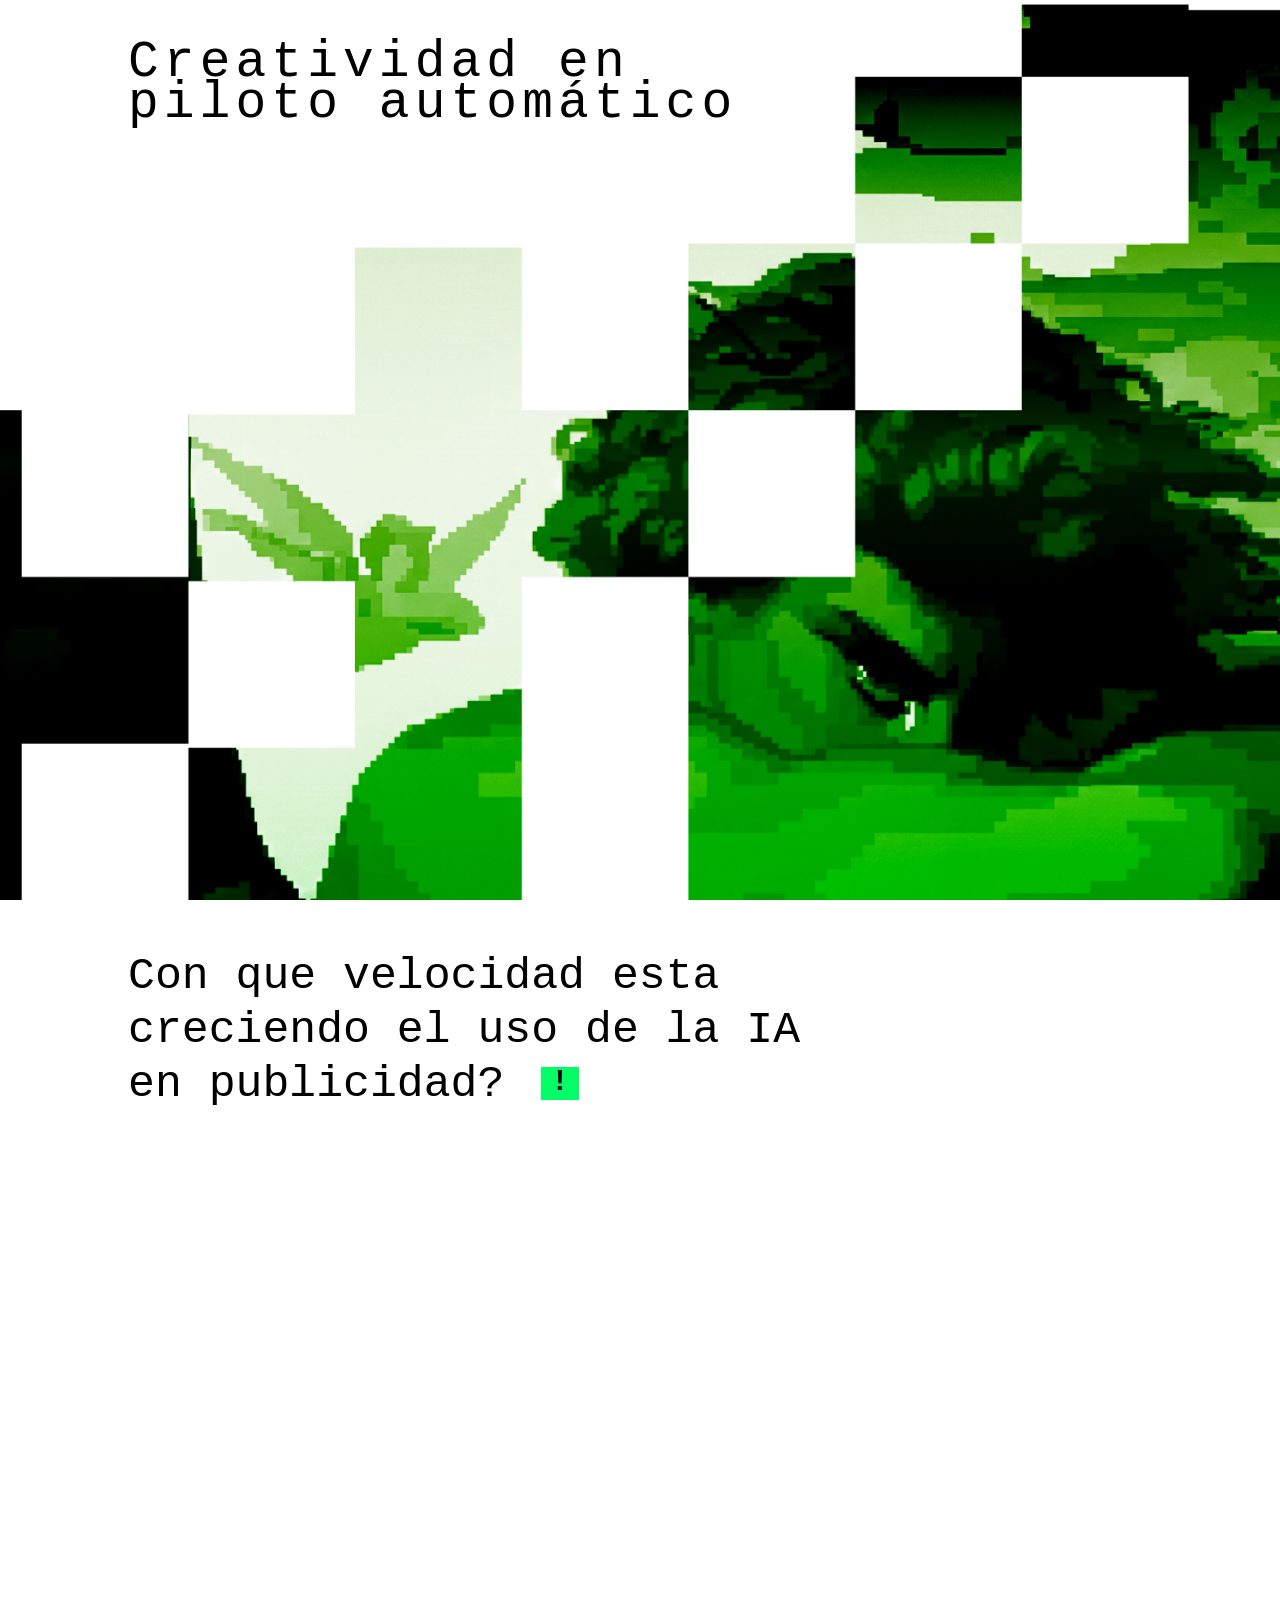
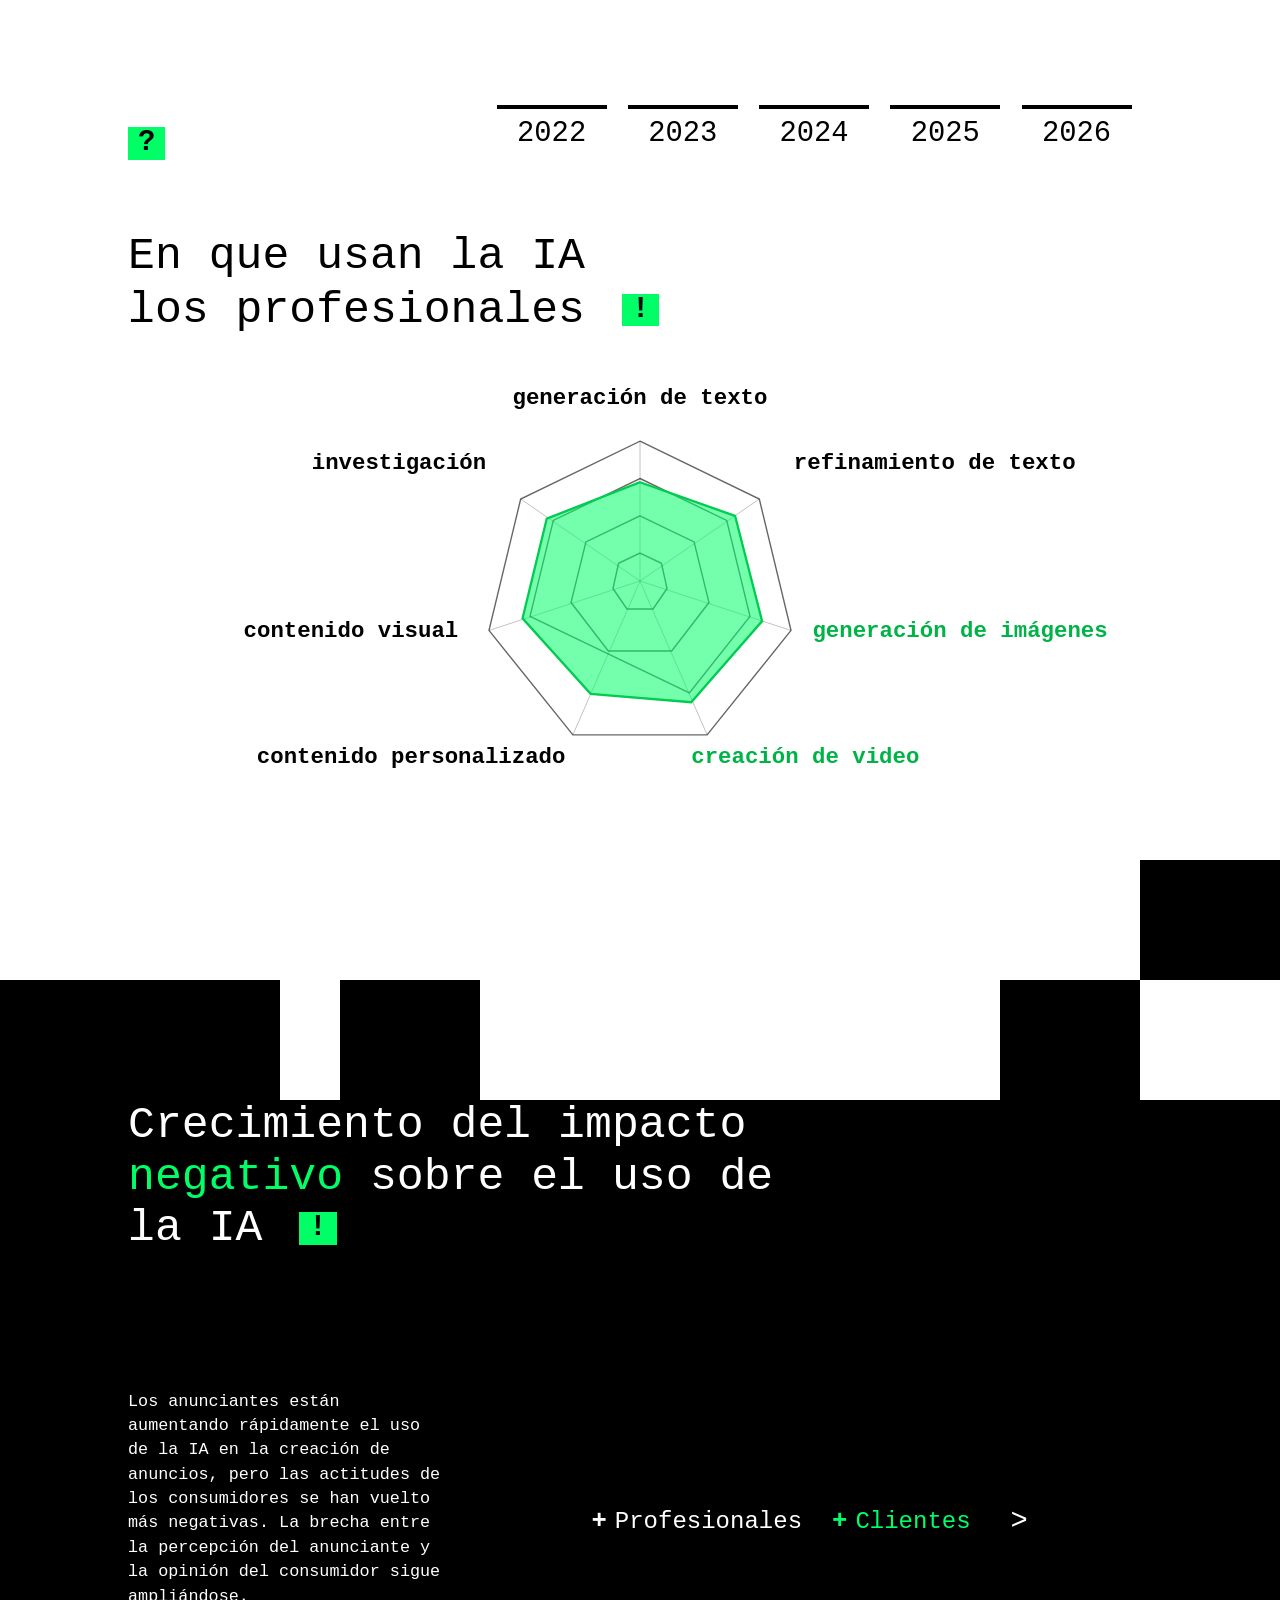
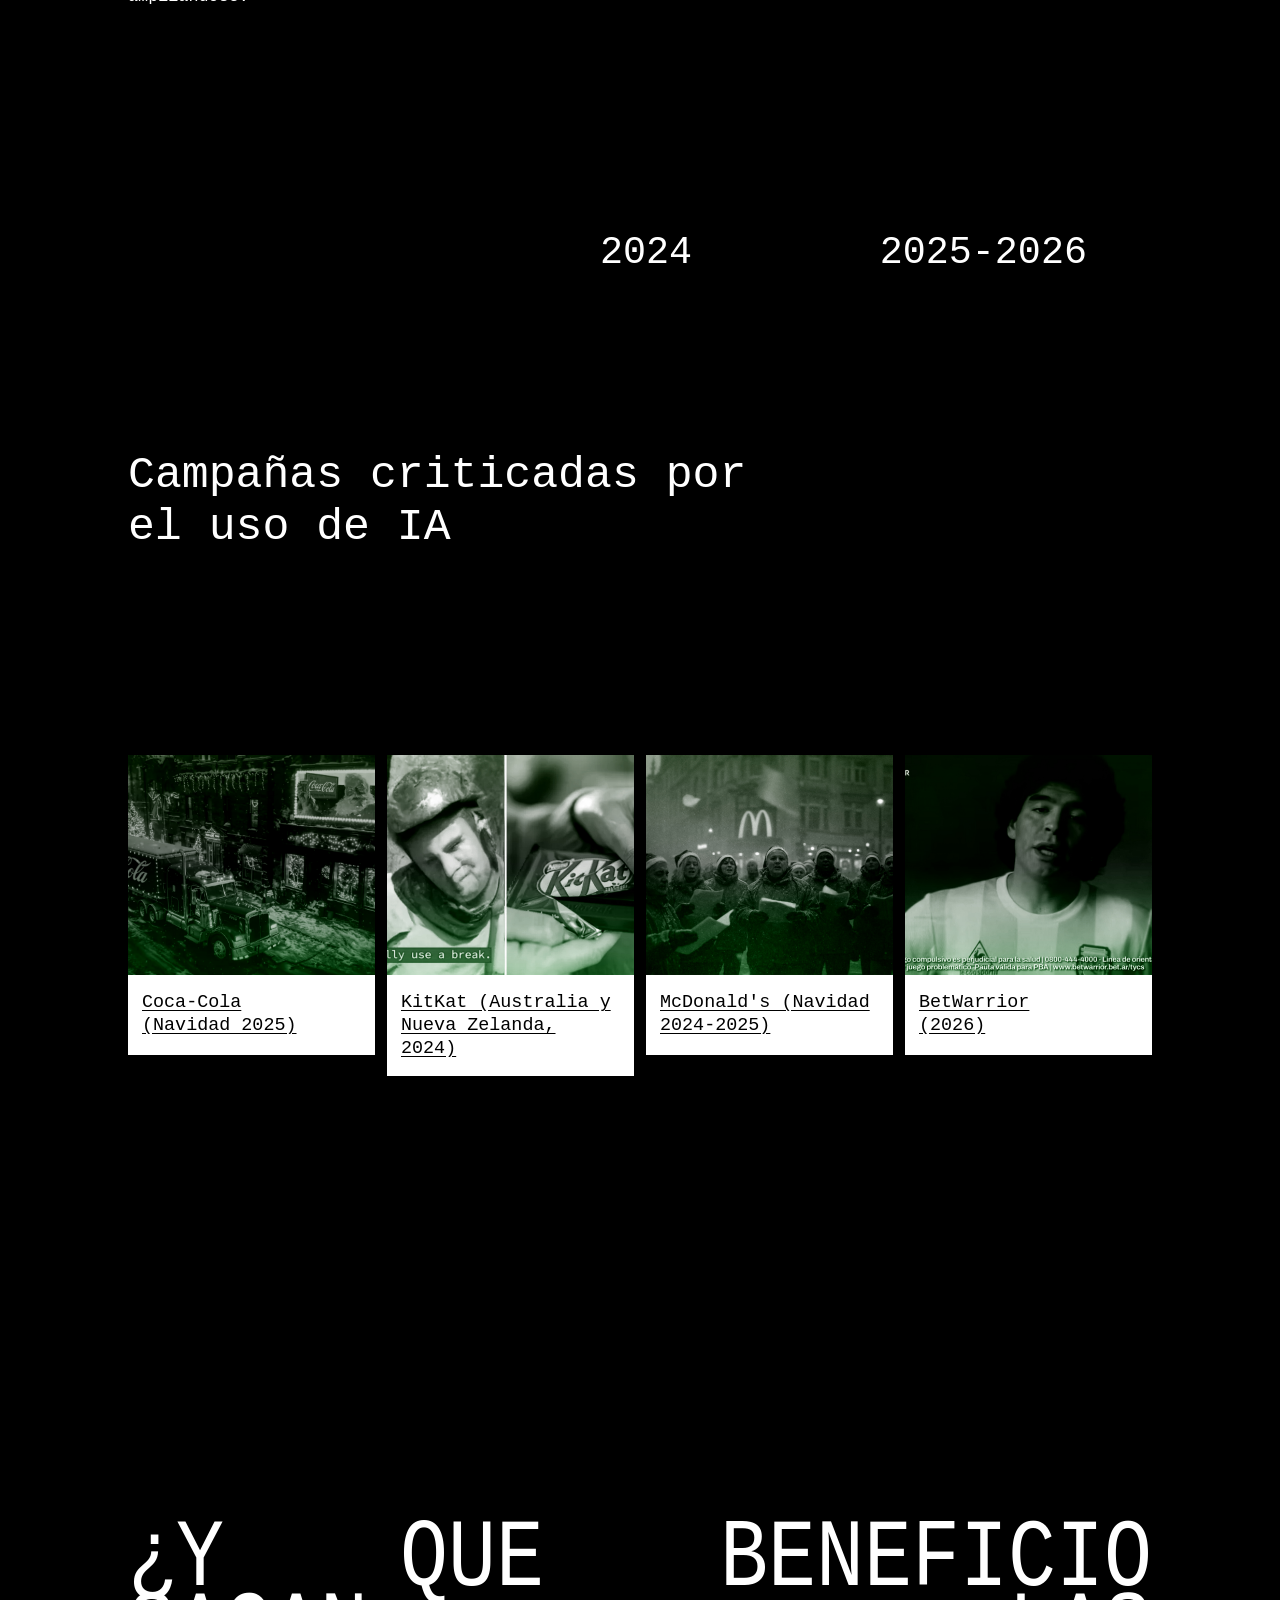
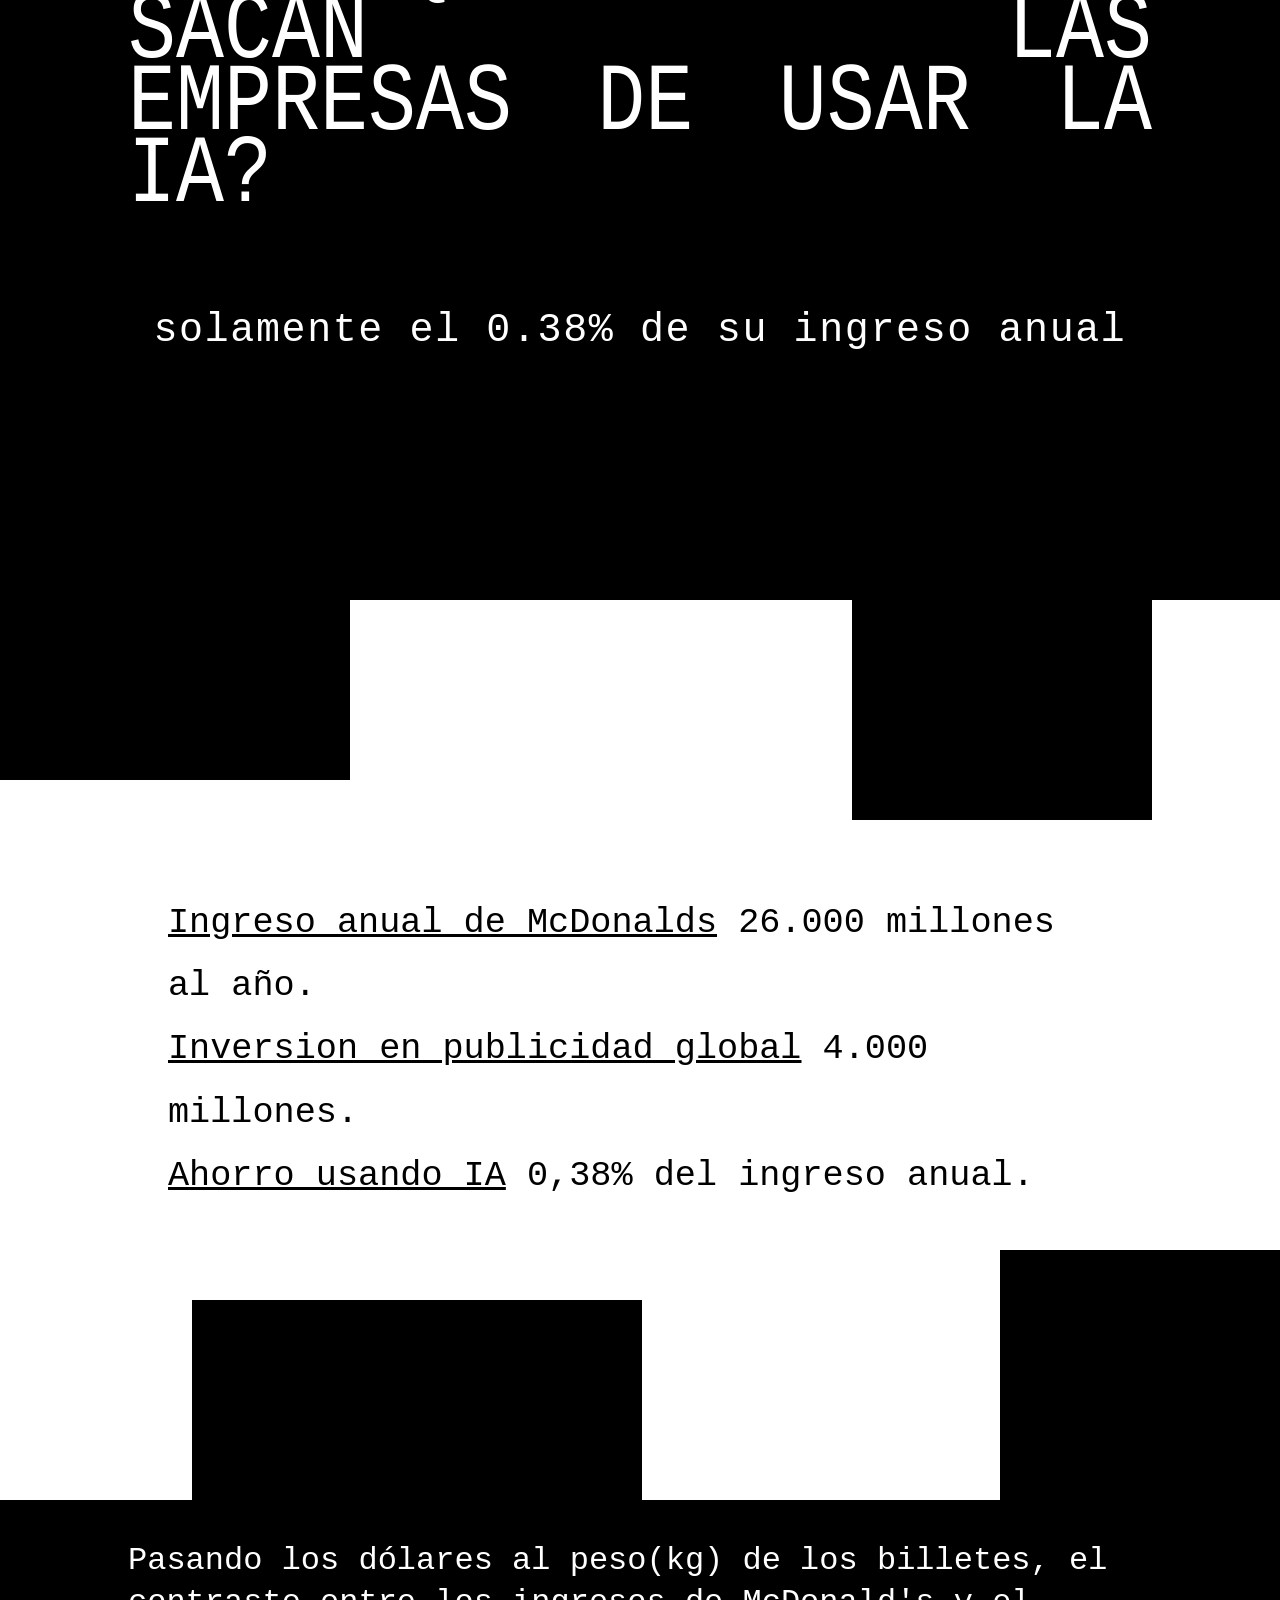
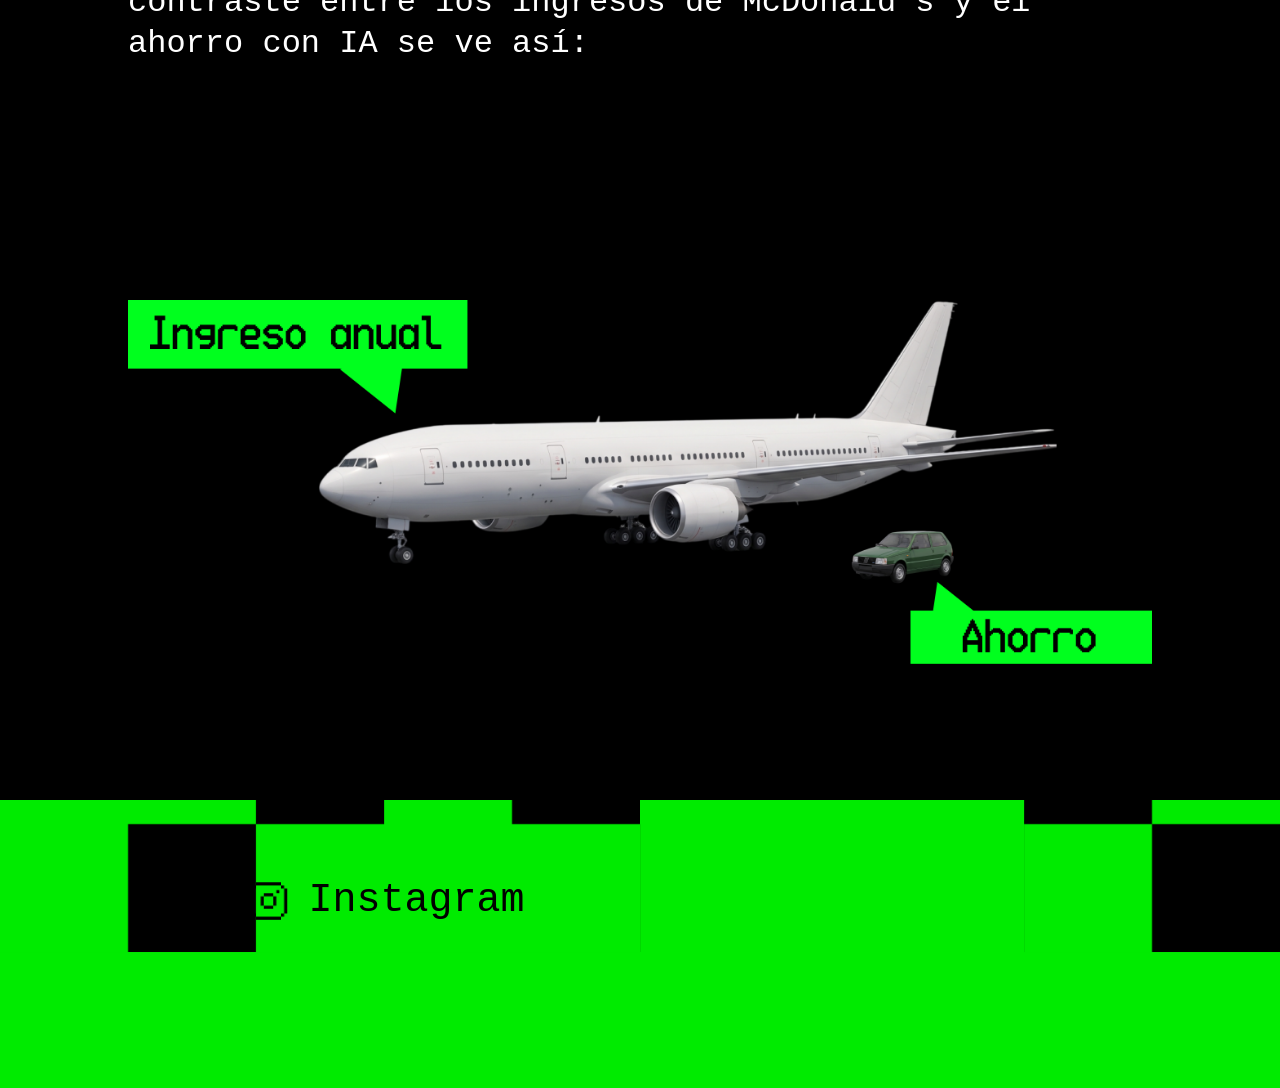
==== index.html @ a9c17b18 "Rename taller.html to index.html" ====
<!DOCTYPE html>
<html lang="es">
<head>
  <meta charset="UTF-8">
  <meta name="viewport" content="width=device-width, initial-scale=1.0">
  <title>Infografía Interactiva</title>
  <link rel="stylesheet" href="taller.css">
</head>
<body>

  <!-- Sección Hero / Portada -->
  <header class="hero-section grid-container full-screen-section">
    <div class="hero-title-container">
      <h1 class="hero-title">Creatividad en<br>piloto automático</h1>
    </div>

    <div class="hero-image-wrapper">
      <img src="media/portada.jpg" alt="Portada pixel art" class="hero-img">
    </div>
  </header>

  <!-- Sección 1: Gráfico de Barras Interactivo (Fondo Blanco) -->
  <section class="chart-section grid-container full-screen-section theme-light">
    <div class="chart-text source-toggle-block">
      <!-- Título Inicial -->
      <h2 class="section-title initial-title">
        Con que velocidad esta<br> creciendo el uso de la IA<br> en publicidad? 
        <button class="green-icon info-btn" aria-label="Ver fuente">!</button>
      </h2>

      <!-- Título Alternativo (Oculto inicialmente) -->
      <h2 class="section-title alt-title hidden">
        A pesar de que el uso de la IA en publicidad<br>crece de forma exponencial, su impacto directo<br>muestra una leve desaceleración
      </h2>

      <!-- Contenedor de Fuente -->
      <div class="source-display-container hidden">
        <a href="https://www.emarketer.com/content/almost-majority-of-marketers-use-ai-create-images-videos" target="_blank" rel="noopener noreferrer" class="source-link">FUENTE</a>
        <button class="green-icon close-btn" aria-label="Cerrar fuente">X</button>
      </div>

      <!-- Botón de Interrogación / Cierre (Abajo a la izquierda) -->
      <button class="green-icon question-toggle-btn" aria-label="Ver detalles">?</button>

      <!-- Cartel flotante negro (Innovación / Tiempo ahorrado) -->
      <div class="section1-legend-box hidden">
        <div class="legend-item lila"><span class="plus-icon">+</span> Innovación</div>
        <div class="legend-item green"><span class="plus-icon">+</span> Tiempo ahorrado</div>
      </div>
    </div>

    <!-- Contenedor Principal de Barras -->
    <div class="chart-bars-container">
      
      <!-- GRUPO 1: Barras Originales (2022 - 2026) -->
      <div class="bars-group-default">
        <div class="bar-item pulse-white" id="bar-1">
          <span class="bar-value">23%</span>
          <div class="bar-box" style="--height: 26%;"></div>
          <div class="bar-line" role="button" tabindex="0" aria-label="Mostrar barra 2022"></div>
          <span class="bar-year">2022</span>
        </div>
        <div class="bar-item pulse-white" id="bar-2">
          <span class="bar-value">42%</span>
          <div class="bar-box" style="--height: 48%;"></div>
          <div class="bar-line" role="button" tabindex="0" aria-label="Mostrar barra 2023"></div>
          <span class="bar-year">2023</span>
        </div>
        <div class="bar-item pulse-white" id="bar-3">
          <span class="bar-value">51%</span>
          <div class="bar-box" style="--height: 58%;"></div>
          <div class="bar-line" role="button" tabindex="0" aria-label="Mostrar barra 2024"></div>
          <span class="bar-year">2024</span>
        </div>
        <div class="bar-item pulse-white" id="bar-4">
          <span class="bar-value">76%</span>
          <div class="bar-box" style="--height: 82%;"></div>
          <div class="bar-line" role="button" tabindex="0" aria-label="Mostrar barra 2025"></div>
          <span class="bar-year">2025</span>
        </div>
        <div class="bar-item pulse-white" id="bar-5">
          <span class="bar-value">87%</span>
          <div class="bar-box" style="--height: 100%;"></div>
          <div class="bar-line" role="button" tabindex="0" aria-label="Mostrar barra 2026"></div>
          <span class="bar-year">2026</span>
        </div>
      </div>

      <!-- GRUPO 2: Barras Alternativas (Una raya completa por bloque) -->
      <div class="bars-group-alt hidden">
        <div class="impact-bars-group">
          
          <!-- Bloque Período 1: 2022 - 2023 - 2024 -->
          <div class="unified-block pulse-black-block" id="alt-block-1" role="button" tabindex="0" aria-label="Mostrar barras período 2022 - 2023 - 2024">
            <div class="impact-columns">
              <div class="impact-col lila-col sub-bar-item">
                <span class="bar-value">64%</span>
                <div class="bar-box box-h-64"></div>
              </div>
              <div class="impact-col green-col sub-bar-item">
                <span class="bar-value">60%</span>
                <div class="bar-box box-h-60"></div>
              </div>
            </div>
            <div class="unified-bottom-area">
              <div class="bar-line-full"></div>
              <span class="impact-year">2022 - 2023 - 2024</span>
            </div>
          </div>

          <!-- Bloque Período 2: 2025 - 2026 -->
          <div class="unified-block pulse-black-block" id="alt-block-2" role="button" tabindex="0" aria-label="Mostrar barras período 2025 - 2026">
            <div class="impact-columns">
              <div class="impact-col lila-col sub-bar-item">
                <span class="bar-value">61%</span>
                <div class="bar-box box-h-61"></div>
              </div>
              <div class="impact-col green-col sub-bar-item">
                <span class="bar-value">54%</span>
                <div class="bar-box box-h-54"></div>
              </div>
            </div>
            <div class="unified-bottom-area">
              <div class="bar-line-full"></div>
              <span class="impact-year">2025 - 2026</span>
            </div>
          </div>

        </div>
      </div>

    </div>
  </section>

  <!-- Sección 2: Radar Interactiva (Fondo Blanco) -->
  <section class="radar-section grid-container full-screen-section theme-light">
    <div class="radar-text source-toggle-block">
      <h2 id="radar-title" class="section-title">
        En que usan la IA<br>los profesionales 
        <button class="green-icon info-btn" aria-label="Ver fuente">!</button>
      </h2>
      <div class="source-display-container hidden">
        <a href="https://www.emarketer.com/content/almost-majority-of-marketers-use-ai-create-images-videos" target="_blank" rel="noopener noreferrer" class="source-link">FUENTE</a>
        <button class="green-icon close-btn" aria-label="Cerrar fuente">X</button>
      </div>
    </div>

    <div class="radar-chart-container" id="radar-hover-zone">
      <svg viewBox="0 0 760 560" class="radar-svg">
        <polygon points="380,100 508,162 542,303 452,415 308,415 218,303 252,162" class="radar-grid-line" />
        <polygon points="380,140 473,185 498,288 433,370 262,288 287,185" class="radar-grid-line" />
        <polygon points="380,180 438,208 454,273 414,325 346,325 306,273 322,208" class="radar-grid-line" />
        <polygon points="380,220 403,231 409,258 394,280 366,280 351,258 357,231" class="radar-grid-line" />

        <line x1="380" y1="250" x2="380" y2="100" class="radar-axis" />
        <line x1="380" y1="250" x2="508" y2="162" class="radar-axis" />
        <line x1="380" y1="250" x2="542" y2="303" class="radar-axis" />
        <line x1="380" y1="250" x2="452" y2="415" class="radar-axis" />
        <line x1="380" y1="250" x2="308" y2="415" class="radar-axis" />
        <line x1="380" y1="250" x2="218" y2="303" class="radar-axis" />
        <line x1="380" y1="250" x2="252" y2="162" class="radar-axis" />

        <polygon points="380,144 482,180 511,293 435,380 327,371 254,290 280,183" class="radar-data-area" />

        <text x="380" y="60" text-anchor="middle" class="radar-label">generación de texto</text>
        <text x="545" y="130" text-anchor="start" class="radar-label">refinamiento de texto</text>
        
        <g class="radar-label-group highlight-target">
          <rect class="label-bg-highlight" x="550" y="288" width="255" height="28" rx="4" ry="4" />
          <text x="565" y="310" text-anchor="start" class="radar-label is-green">generación de imágenes</text>
        </g>
        
        <g class="radar-label-group highlight-target">
          <rect class="label-bg-highlight" x="420" y="423" width="205" height="28" rx="4" ry="4" />
          <text x="435" y="445" text-anchor="start" class="radar-label is-green">creación de video</text>
        </g>

        <text x="300" y="445" text-anchor="end" class="radar-label">contenido personalizado</text>
        <text x="185" y="310" text-anchor="end" class="radar-label">contenido visual</text>
        <text x="215" y="130" text-anchor="end" class="radar-label">investigación</text>

        <g class="radar-badges">
          <rect x="355" y="128" width="50" height="26" class="badge-bg" />
          <text x="380" y="141" class="badge-text">52%</text>

          <rect x="457" y="166" width="50" height="26" class="badge-bg" />
          <text x="482" y="179" class="badge-text">51%</text>

          <g>
            <rect class="badge-bg" x="486" y="280" width="50" height="26" rx="4" ry="4" style="fill: #000000; stroke: #000000;" />
            <text x="511" y="293" class="badge-text is-green-text">49%</text>
          </g>

          <g>
            <rect class="badge-bg" x="410" y="367" width="50" height="26" rx="4" ry="4" style="fill: #000000; stroke: #000000;" />
            <text x="435" y="380" class="badge-text is-green-text">49%</text>
          </g>

          <rect x="302" y="358" width="50" height="26" class="badge-bg" />
          <text x="327" y="371" class="badge-text">46%</text>

          <rect x="229" y="277" width="50" height="26" class="badge-bg" />
          <text x="254" y="290" class="badge-text">45%</text>

          <rect x="255" y="170" width="50" height="26" class="badge-bg" />
          <text x="280" y="183" class="badge-text">44%</text>
        </g>
      </svg>
    </div>

    <div class="pixel-divider">
      <div class="sq sq-black sq-l1"></div>
      <div class="sq sq-black sq-l2"></div>
      <div class="sq sq-white sq-lw1"></div>
      <div class="sq sq-black sq-r1"></div>
      <div class="sq sq-black sq-r2"></div>
      <div class="sq sq-black sq-r3"></div>
      <div class="sq sq-white sq-rw1"></div>
      <div class="sq sq-white sq-rw2"></div>
    </div>
  </section>

  <!-- Sección 3: Crecimiento del impacto negativo (Fondo Negro) -->
  <section class="negative-impact-section grid-container full-screen-section theme-dark">
    <div class="impact-title-container source-toggle-block">
      <h2 class="section-title">
        Crecimiento del impacto<br><span class="text-green-highlight">negativo</span> sobre el uso de<br>la IA 
        <button class="green-icon info-btn" aria-label="Ver fuente">!</button>
      </h2>
      <div class="source-display-container hidden">
        <a href="https://www.iab.com/insights/the-ai-gap-widens/" target="_blank" rel="noopener noreferrer" class="source-link">FUENTE</a>
        <button class="green-icon close-btn" aria-label="Cerrar fuente">X</button>
      </div>
    </div>

    <div class="impact-description-container">
      <p class="impact-description">
        Los anunciantes están aumentando rápidamente el uso de la IA en la creación de anuncios, pero las actitudes de los consumidores se han vuelto más negativas. La brecha entre la percepción del anunciante y la opinión del consumidor sigue ampliándose.
      </p>
    </div>

    <div class="impact-chart-wrapper" id="impact-flip-container">
      <div class="flip-view view-default active">
        <div class="impact-legend">
          <span class="legend-item white"><span class="plus-icon">+</span> Profesionales</span>
          <span class="legend-item green"><span class="plus-icon">+</span> Clientes</span>
          <span class="arrow-toggle" id="toggle-flip-btn" role="button" tabindex="0">&gt;</span>
        </div>

        <div class="impact-bars-group">
          <!-- Bloque 2024 -->
          <div class="impact-year-block interactive-block">
            <div class="impact-columns">
              <div class="impact-col white-col bar-item">
                <span class="bar-value">7%</span>
                <div class="bar-box box-h-7"></div>
              </div>
              <div class="impact-col green-col bar-item">
                <span class="bar-value">18%</span>
                <div class="bar-box box-h-18"></div>
              </div>
            </div>
            <div class="bar-line pulse-white" role="button" tabindex="0" aria-label="Mostrar barras 2024"></div>
            <span class="impact-year">2024</span>
          </div>

          <!-- Bloque 2025-2026 -->
          <div class="impact-year-block interactive-block">
            <div class="impact-columns">
              <div class="impact-col white-col bar-item">
                <span class="bar-value">7%</span>
                <div class="bar-box box-h-7"></div>
              </div>
              <div class="impact-col green-col bar-item">
                <span class="bar-value">30%</span>
                <div class="bar-box box-h-30"></div>
              </div>
            </div>
            <div class="bar-line pulse-white" role="button" tabindex="0" aria-label="Mostrar barras 2025-2026"></div>
            <span class="impact-year">2025-2026</span>
          </div>
        </div>
      </div>

      <div class="flip-view view-generations">
        <div class="impact-legend">
          <span class="arrow-toggle" id="toggle-flip-back-btn" role="button" tabindex="0">&lt;</span>
          <span class="legend-item white"><span class="plus-icon">+</span> Millennials</span>
          <span class="legend-item green"><span class="plus-icon">+</span> Gen Z</span>
        </div>

        <div class="impact-bars-group single-year-center">
          <div class="impact-year-block interactive-block">
            <div class="impact-columns">
              <div class="impact-col white-col bar-item">
                <span class="bar-value">20%</span>
                <div class="bar-box box-h-20"></div>
              </div>
              <div class="impact-col green-col bar-item">
                <span class="bar-value">39%</span>
                <div class="bar-box box-h-39"></div>
              </div>
            </div>
            <div class="bar-line pulse-white" role="button" tabindex="0" aria-label="Mostrar barras 2026"></div>
            <span class="impact-year">2026</span>
          </div>
        </div>
      </div>
    </div>
  </section>

  <!-- Sección 4: Campañas criticadas (Fondo Negro) con Tarjetas y Modal Emergente -->
  <section class="campaigns-section grid-container full-screen-section theme-dark">
    <div class="campaigns-title-container">
      <h2 class="section-title">
        Campañas criticadas por<br>el uso de IA
      </h2>
    </div>

    <div class="campaigns-cards-wrapper">
      <!-- Card 1 -->
      <div class="campaign-card" data-card="1">
        <div class="card-img-box" role="button" tabindex="0" aria-label="Ver descripción de Coca-Cola">
          <img src="media/img1.jpg" alt="Coca-Cola" class="card-img">
        </div>
        <div class="card-title-box">
          <a href="https://www.youtube.com/watch?v=Yy6fByUmPuE" target="_blank" rel="noopener noreferrer" class="card-link">
            Coca-Cola<br>(Navidad 2025)
          </a>
        </div>
        <div class="hidden-desc" style="display:none;">La marca reeditó su clásico aviso de camiones navideños usando IA generativa al 100%. El público reaccionó con fuerte rechazo, acusando a la empresa de recortar puestos de trabajo creativos y entregar una pieza fría, artificial y carente del calor humano tradicional de sus campañas.</div>
      </div>

      <!-- Card 2 -->
      <div class="campaign-card" data-card="2">
        <div class="card-img-box" role="button" tabindex="0" aria-label="Ver descripción de KitKat">
          <img src="media/img2.jpg" alt="KitKat" class="card-img">
        </div>
        <div class="card-title-box">
          <a href="https://www.youtube.com/watch?v=LsPoNd1X0NU&t=1s" target="_blank" rel="noopener noreferrer" class="card-link">
            KitKat (Australia y<br>Nueva Zelanda, 2024)
          </a>
        </div>
        <div class="hidden-desc" style="display:none;">Bajo el lema de "darse un respiro", la marca recurrió deliberadamente a la IA para producir su spot como una parodia. El resultado exhibió errores grotescos propios del software —rostros deformados, dedos extra y logos adulterados— para ironizar sobre la incapacidad de la tecnología de igualar el talento creativo humano.</div>
      </div>

      <!-- Card 3 -->
      <div class="campaign-card" data-card="3">
        <div class="card-img-box" role="button" tabindex="0" aria-label="Ver descripción de McDonald's">
          <img src="media/img3.jpg" alt="McDonald's" class="card-img">
        </div>
        <div class="card-title-box">
          <a href="https://www.youtube.com/watch?v=E-YwjXEVGo8" target="_blank" rel="noopener noreferrer" class="card-link">
            McDonald's (Navidad<br>2024-2025)
          </a>
        </div>
        <div class="hidden-desc" style="display:none;">McDonald’s Países Bajos lanzó una campaña navideña caótica generada enteramente por IA, pero debió retirarla a los pocos días. La audiencia la calificó de "deprimente" y visualmente perturbadora, reabriendo el debate sobre el impacto negativo de sustituir a los equipos de filmación humana por contenido sintético.</div>
      </div>

      <!-- Card 4 -->
      <div class="campaign-card" data-card="4">
        <div class="card-img-box" role="button" tabindex="0" aria-label="Ver descripción de BetWarrior">
          <img src="media/img4.jpg" alt="BetWarrior" class="card-img">
        </div>
        <div class="card-title-box">
          <a href="https://www.youtube.com/watch?v=yv0NYRq2afI" target="_blank" rel="noopener noreferrer" class="card-link">
            BetWarrior<br>(2026)
          </a>
        </div>
        <div class="hidden-desc" style="display:none;">La plataforma de apuestas causó repudio generalizado al emitir durante los entretiempos y pausas del Mundial 2026 una recreación de Diego Maradona con IA y clonación de voz. Fanáticos y especialistas criticaron la falta de ética al utilizar la figura del ídolo fallecido para incitar a las apuestas.</div>
      </div>
    </div>

    <!-- VENTANA EMERGENTE (MODAL) -->
    <div class="campaign-modal-overlay" id="campaignModal">
      <div class="campaign-modal-box">
        <button class="modal-close-btn" id="modalCloseBtn" aria-label="Cerrar modal">X</button>
        <div class="modal-content-grid">
          <div class="modal-img-container">
            <img src="" alt="Campaña ampliada" id="modalImg" class="modal-img">
          </div>
          <div class="modal-text-container">
            <h3 class="modal-title" id="modalTitle">Título de la campaña</h3>
            <p class="modal-desc" id="modalDesc">Descripción detallada de la campaña.</p>
          </div>
        </div>
      </div>
    </div>
  </section>

  <!-- Sección 5: Beneficio de las Empresas (Fondo Negro) -->
  <section class="business-benefit-section grid-container full-screen-section theme-dark">
    <div class="benefit-title-container">
      <h2 class="section-title wide-title">
        <span class="first-line">¿Y QUE BENEFICIO SACAN LAS</span>
        <span class="second-line">EMPRESAS DE USAR LA IA?</span>
      </h2>
      <p class="benefit-subtitle">
        solamente el 0.38% de su ingreso anual
      </p>
    </div>
  </section>

  <!-- Sección 6: Datos de McDonald's con cortina pixelada -->
  <section class="mcdonalds-data-section grid-container full-screen-section theme-dark">
    <div class="pixel-curtain-divider">
      <div class="sq sq-black sq-c1"></div>
      <div class="sq sq-black sq-c2"></div>
      <div class="sq sq-black sq-c3"></div>
      <div class="sq sq-black sq-c4"></div>
      <div class="sq sq-black sq-c5"></div>
    </div>

    <div class="mcdonalds-content">
      <ul class="data-list">
        <li><u>Ingreso anual de McDonalds</u> 26.000 millones al año.</li>
        <li><u>Inversion en publicidad global</u> 4.000 millones.</li>
        <li><u>Ahorro usando IA</u> 0,38% del ingreso anual.</li>
      </ul>
    </div>
  </section>

  <!-- Sección 7: Comparación del Avión y el Auto (Fondo Negro) -->
  <section class="comparison-section grid-container full-screen-section theme-dark">
    <div class="comparison-text-container">
      <h2 class="section-title text-small">
        Pasando los dólares al peso(kg) de los billetes, el contraste entre los ingresos de McDonald's y el ahorro con IA se ve así:
      </h2>
    </div>

    <div class="comparison-image-wrapper">
      <img src="media/comparacion.png" alt="Comparación avión y auto" class="comparison-img">
    </div>
  </section>

  <!-- FOOTER -->
  <footer class="main-footer">
    <div class="footer-bg">
      <a href="https://www.instagram.com/creatividad.automatica/?hl=es-la" target="_blank" rel="noopener noreferrer" class="footer-instagram-link">
        <img src="media/instagram.png" alt="Instagram logo" class="footer-ig-icon">
        <span class="footer-ig-text">Instagram</span>
      </a>
      <img src="media/footer.png" alt="Footer pixelado" class="footer-img">
    </div>
  </footer>

  <script src="taller.js"></script>
</body>
</html>
---- taller.css ----
@font-face {
  font-family: 'Ticketing';
  src: url('media/Ticketing.ttf') format('truetype');
  font-weight: normal;
  font-style: normal;
}

@font-face {
  font-family: 'Ticketing';
  src: url("https://db.onlinewebfonts.com/t/e0808c298b8a58729c0921020fa398f8.woff2") format("woff2");
  font-weight: normal;
  font-style: normal;
}

:root {
  --grid-columns: 12;
  --grid-margin: 128px;
  --grid-gutter: 24px;
  --main-font: 'Ticketing', monospace;
  --accent-green: #00ff66;
  --accent-lila: #c8a2c8;
}

* {
  box-sizing: border-box;
  margin: 0;
  padding: 0;
}

html, body {
  margin: 0;
  padding: 0;
  font-family: var(--main-font);
  overflow-x: hidden;
  scroll-behavior: smooth;
  background-color: #ffffff;
}

.grid-container {
  display: grid;
  grid-template-columns: repeat(12, 1fr);
  column-gap: var(--grid-gutter);
  padding-left: var(--grid-margin);
  padding-right: var(--grid-margin);
  width: 100%;
  max-width: 1920px;
  margin: 0 auto;
}

.full-screen-section {
  height: 100vh;
  min-height: 100vh;
  max-height: 100vh;
  overflow: hidden;
  position: relative;
  box-sizing: border-box;
}

.theme-light { background-color: #ffffff; color: #000000; }
.theme-dark { background-color: #000000; color: #ffffff; }

/* Hero / Portada */
.hero-section {
  padding-top: 32px;
  padding-bottom: 32px;
  background-color: #ffffff;
  display: flex;
  align-items: flex-start;
}

.hero-title-container {
  grid-column: 1 / span 9;
  z-index: 2;
  position: relative;
  margin-top: 10px;
}

.hero-title {
  font-size: 3.2rem;
  letter-spacing: 0.1em;
  line-height: 0.8;
  font-weight: normal;
  color: #000000;
}

.hero-image-wrapper {
  position: absolute;
  top: 0; right: 0; bottom: 0; left: 0;
  z-index: 1;
  background-color: #ffffff;
  display: flex;
  justify-content: flex-end;
  align-items: center;
}

.hero-img { width: 100%; height: 100%; object-fit: cover; }

/* Botones Verde ! y FUENTE */
.green-icon {
  color: #000000;
  background-color: var(--accent-green);
  border: none;
  font-family: var(--main-font);
  font-size: 1.8rem;
  line-height: 1;
  padding: 2px 10px;
  display: inline-flex;
  align-items: center;
  justify-content: center;
  cursor: pointer;
  font-weight: bold;
  vertical-align: middle;
  margin-left: 10px;
  transition: transform 0.2s ease, box-shadow 0.2s ease;
}

.green-icon:hover {
  transform: scale(1.1);
  box-shadow: 0 0 10px var(--accent-green);
}

.info-btn { animation: blink 1s infinite alternate; }
.question-toggle-btn { animation: blink 1s infinite alternate; }

@keyframes blink {
  0% { opacity: 1; box-shadow: 0 0 12px var(--accent-green); }
  100% { opacity: 0.3; box-shadow: none; }
}

.hidden { display: none !important; }

.source-display-container {
  display: inline-flex;
  align-items: center;
  gap: 12px;
}

.theme-light .source-link { color: #000000; }
.theme-dark .source-link { color: #ffffff; }

.source-link {
  font-family: var(--main-font);
  font-size: 3.2rem;
  text-decoration: underline;
  text-underline-offset: 6px;
  font-weight: normal;
  letter-spacing: 0.05em;
  transition: color 0.2s ease;
}

.source-link:hover { color: var(--accent-green); }
.close-btn { font-size: 2rem; padding: 4px 12px; }

/* SECCIÓN 1: BARRAS */
.chart-section {
  padding-top: 50px;
  padding-bottom: 40px;
  display: flex;
  flex-direction: column;
  justify-content: space-between;
  position: relative;
}

.chart-text h2 {
  font-size: 2.8rem;
  line-height: 1.2;
  font-weight: normal;
  color: #000000;
}

.chart-text .question-toggle-btn {
  position: absolute;
  bottom: 40px;
  left: 128px;
  margin-left: 0;
  z-index: 5;
}

.section1-legend-box {
  position: absolute;
  top: 240px;
  left: 210px;
  background-color: #000000;
  color: #ffffff;
  padding: 20px 25px;
  border-radius: 4px;
  display: flex;
  flex-direction: column;
  gap: 12px;
  box-shadow: 0 10px 25px rgba(0,0,0,0.3);
  z-index: 10;
  font-size: 1.3rem;
  width: 280px;
}

.section1-legend-box .legend-item { display: flex; align-items: center; gap: 10px; }
.section1-legend-box .legend-item.lila { color: var(--accent-lila); }
.section1-legend-box .legend-item.green { color: var(--accent-green); }
.section1-legend-box .plus-icon { font-weight: bold; font-size: 1.5rem; }

.chart-bars-container {
  display: flex;
  align-items: flex-end;
  justify-content: space-between;
  height: 380px;
  max-height: 52vh;
  gap: 20px;
  padding-left: 36%;
  padding-right: 2%;
  padding-bottom: 10px;
  position: relative;
}

.bars-group-default,
.bars-group-alt {
  display: flex;
  justify-content: space-between;
  align-items: flex-end;
  width: 100%;
  height: 100%;
}

.bars-group-alt {
  justify-content: space-around;
  padding-left: 20px;
}

.bar-item {
  display: flex;
  flex-direction: column;
  align-items: center;
  width: 110px;
  height: 100%;
  justify-content: flex-end;
  position: relative;
}

.bar-item .bar-value,
.bar-item .bar-box {
  opacity: 0;
  visibility: hidden;
  transition: opacity 0.3s ease, visibility 0.3s ease;
}

.unified-block {
  display: flex;
  flex-direction: column;
  align-items: center;
  height: 100%;
  justify-content: flex-end;
  cursor: pointer;
  width: 260px;
}

.unified-block .sub-bar-item .bar-value,
.unified-block .sub-bar-item .bar-box {
  opacity: 0;
  visibility: hidden;
  transition: opacity 0.3s ease, visibility 0.3s ease;
}

.unified-block.is-revealed .sub-bar-item .bar-value,
.unified-block.is-revealed .sub-bar-item .bar-box {
  opacity: 1 !important;
  visibility: visible !important;
  display: block !important;
}

.unified-block.is-revealed .bar-line-full,
.unified-block.is-revealed .impact-year {
  animation: none !important;
  opacity: 1 !important;
}

.unified-block.pulse-black-block:not(.is-revealed) .bar-line-full {
  animation: pulseBlackLine 1.2s infinite alternate;
}

@keyframes pulseBlackLine {
  0% { background-color: #888888; box-shadow: none; }
  100% { background-color: #000000; box-shadow: 0 0 8px rgba(0, 0, 0, 0.6); }
}

.sub-bar-item {
  display: flex;
  flex-direction: column;
  align-items: center;
  width: 95px;
}

.unified-bottom-area {
  width: 100%;
  display: flex;
  flex-direction: column;
  align-items: center;
  margin-top: 6px;
  cursor: pointer;
}

.bar-line-full {
  width: 100%;
  height: 4px !important;
  min-height: 4px !important;
  background-color: #000000;
  margin-bottom: 8px;
  display: block !important;
  opacity: 1 !important;
  visibility: visible !important;
  flex-shrink: 0;
  cursor: pointer;
}

.bar-value {
  font-size: 1.8rem;
  margin-bottom: 8px;
  flex-shrink: 0;
}

.theme-light .bar-value { color: #000000; }
.white-col .bar-value { color: #000000; }
.green-col .bar-value { color: #000000; }
.lila-col .bar-value { color: #000000; }

.bar-box {
  width: 100%;
  background-size: 12px 12px;
  background-position: center bottom;
  box-sizing: border-box;
  flex-grow: 0 !important;
  flex-shrink: 0 !important;
}

.theme-light .bar-box {
  background-image: radial-gradient(circle, #000000 2px, transparent 2px);
}

.theme-light .green-col .bar-box {
  background-image: radial-gradient(circle, #00b347 2px, transparent 2px);
}

.theme-light .lila-col .bar-box {
  background-image: radial-gradient(circle, var(--accent-lila) 2px, transparent 2px);
}

.bar-line {
  width: 100%;
  height: 4px !important;
  min-height: 4px !important;
  background-color: #000000;
  margin-bottom: 8px;
  display: block !important;
  opacity: 1 !important;
  visibility: visible !important;
  flex-shrink: 0;
  cursor: pointer;
}

.bar-year {
  font-size: 1.8rem;
  display: block !important;
  opacity: 1 !important;
  visibility: visible !important;
  flex-shrink: 0;
  color: #000000;
}

.bar-item.is-revealed .bar-value,
.bar-item.is-revealed .bar-box {
  opacity: 1 !important;
  visibility: visible !important;
  display: block !important;
}

.bar-item.is-revealed .bar-line,
.bar-item.is-revealed .bar-year {
  animation: none !important;
  opacity: 1 !important;
}

.bar-item.pulse-white:not(.is-revealed) .bar-line {
  animation: pulseWhiteLine 1.2s infinite alternate;
}

@keyframes pulseWhiteLine {
  0% { background-color: #888888; }
  100% { background-color: #000000; box-shadow: 0 0 6px rgba(0, 0, 0, 0.4); }
}

/* Alturas Grupo Original */
.bars-group-default .bar-item:nth-child(1) .bar-box { height: 90px !important; }
.bars-group-default .bar-item:nth-child(2) .bar-box { height: 110px !important; }
.bars-group-default .bar-item:nth-child(3) .bar-box { height: 135px !important; }
.bars-group-default .bar-item:nth-child(4) .bar-box { height: 160px !important; }
.bars-group-default .bar-item:last-child .bar-box { height: 260px !important; }

/* Alturas Grupo Alternativo */
.box-h-64 { height: 215px !important; }
.box-h-60 { height: 195px !important; }
.box-h-61 { height: 200px !important; }
.box-h-54 { height: 175px !important; }

/* Alturas Sección 3 */
.box-h-7 { height: 50px !important; }
.box-h-18 { height: 120px !important; }
.box-h-20 { height: 135px !important; }
.box-h-30 { height: 200px !important; }
.box-h-39 { height: 260px !important; }

.bars-group-alt .impact-year {
  font-size: 1.5rem;
  color: #000000;
  white-space: nowrap;
  letter-spacing: -0.02em;
  margin-top: 0px;
}

/* RADAR (Sección 2) */
.radar-section {
  padding-top: 30px;
  padding-bottom: 0px;
  display: flex;
  flex-direction: column;
  justify-content: flex-start;
}

.radar-text h2 {
  font-size: 2.8rem;
  line-height: 1.2;
  font-weight: normal;
  color: #000000;
}

.text-green-highlight { color: var(--accent-green); }

.radar-chart-container {
  display: flex;
  justify-content: center;
  align-items: center;
  width: 100%;
  height: 58vh;
  margin-top: -10px;
  position: relative;
  z-index: 2;
}

.radar-svg {
  width: 100%;
  height: 100%;
  max-width: 900px;
  max-height: 620px;
  overflow: visible;
  transform: translateY(20px);
}

.radar-grid-line { fill: none; stroke: #000000; stroke-width: 1.5; opacity: 0.6; }
.radar-axis { stroke: #000000; stroke-width: 1; opacity: 0.25; }
.radar-data-area { fill: #00ff66; fill-opacity: 0.55; stroke: #00cc52; stroke-width: 2.5; transition: all 0.4s ease; }

.radar-label {
  fill: #000000;
  font-family: var(--main-font);
  font-size: 1.5rem;
  font-weight: bold;
}

.radar-label.is-green { fill: #00b347 !important; transition: fill 0.25s ease; }
.radar-label-group { cursor: pointer; }

.label-bg-highlight {
  fill: #000000;
  opacity: 0;
  transition: opacity 0.25s ease;
}

.radar-chart-container.is-active .label-bg-highlight { opacity: 1 !important; }
.radar-chart-container.is-active .radar-label.is-green { fill: var(--accent-green) !important; }

.radar-badges {
  opacity: 0;
  visibility: hidden;
  transition: opacity 0.3s ease, visibility 0.3s ease;
  pointer-events: none;
}

.radar-badges.is-active {
  opacity: 1;
  visibility: visible;
}

.badge-bg { fill: #ffffff; stroke: #000000; stroke-width: 1; rx: 4px; ry: 4px; }
.badge-text {
  fill: #000000 !important;
  font-family: var(--main-font);
  font-size: 1.25rem;
  font-weight: bold;
  text-anchor: middle;
  dominant-baseline: central;
}
.badge-text.is-green-text { fill: #00b347 !important; }

.pixel-divider {
  position: absolute; bottom: 0px; left: 0;
  width: 100%; height: 120px; pointer-events: none; z-index: 1;
}

.sq { position: absolute; }
.sq-black { background-color: #000000; }
.sq-white { background-color: #ffffff; }

.sq-l1 { width: 280px; height: 120px; bottom: 0; left: 0; }
.sq-l2 { width: 140px; height: 120px; bottom: 0; left: 340px; }
.sq-lw1 { width: 60px; height: 120px; bottom: 0; left: 280px; }
.sq-r1 { width: 140px; height: 120px; bottom: 120px; right: 0; }
.sq-r2 { width: 140px; height: 120px; bottom: 0; right: 140px; }
.sq-r3 { width: 140px; height: 120px; bottom: 0; right: 0; }
.sq-rw1 { width: 140px; height: 120px; bottom: 0; right: 0; }
.sq-rw2 { width: 140px; height: 120px; bottom: 120px; right: 140px; }

/* IMPACTO NEGATIVO (Sección 3) */
.negative-impact-section .impact-year-block:not(.is-revealed) .impact-columns {
  opacity: 0;
  visibility: hidden;
  transform: translateY(10px);
  transition: all 0.3s ease;
  pointer-events: none;
}

.negative-impact-section .impact-year-block.is-revealed .impact-columns {
  opacity: 1;
  visibility: visible;
  transform: translateY(0);
  pointer-events: auto;
}

.negative-impact-section .impact-year-block.is-revealed .bar-value,
.negative-impact-section .impact-year-block.is-revealed .bar-box {
  opacity: 1 !important;
  visibility: visible !important;
}

.negative-impact-section .impact-year-block.is-revealed .bar-line {
  animation: none;
  background-color: #ffffff;
}

.negative-impact-section .bar-line.pulse-white {
  animation: pulseNegativeWhiteLine 1.2s infinite alternate;
  cursor: pointer;
}

@keyframes pulseNegativeWhiteLine {
  0% { background-color: #444444; box-shadow: none; }
  100% { background-color: #ffffff; box-shadow: 0 0 8px rgba(255, 255, 255, 0.7); }
}

.impact-title-container { grid-column: 1 / span 12; }
.impact-title-container h2 {
  font-size: 2.8rem;
  line-height: 1.15;
  font-weight: normal;
  color: #ffffff;
}

.impact-description-container {
  grid-column: 1 / span 4;
  margin-top: 10px;
}

.impact-description {
  font-size: 1.05rem;
  line-height: 1.45;
  color: #ffffff;
  max-width: 320px;
}

.impact-chart-wrapper {
  grid-column: 5 / span 8;
  display: flex;
  flex-direction: column;
  justify-content: flex-end;
  position: relative;
  height: 55vh;
}

.flip-view {
  display: none;
  opacity: 0;
  transition: opacity 0.4s ease-in-out;
  width: 100%;
}

.flip-view.active { display: block; opacity: 1; }

.impact-legend {
  display: flex;
  align-items: center;
  justify-content: center;
  gap: 30px;
  font-size: 1.5rem;
  margin-bottom: 30px;
}

.legend-item { display: flex; align-items: center; gap: 8px; }
.legend-item.white { color: #ffffff; }
.legend-item.green { color: var(--accent-green); }
.plus-icon { font-weight: bold; font-size: 1.6rem; }

.arrow-toggle {
  font-size: 1.8rem;
  color: #ffffff;
  cursor: pointer;
  user-select: none;
  transition: transform 0.2s ease, color 0.2s ease;
  display: inline-block;
  padding: 0 10px;
  animation: blink 1s infinite alternate;
}

.arrow-toggle:hover { color: var(--accent-green); transform: scale(1.2); }

.impact-bars-group {
  display: flex;
  justify-content: space-around;
  align-items: flex-end;
  width: 100%;
}

.impact-bars-group.single-year-center { justify-content: center; }

.impact-year-block {
  display: flex;
  flex-direction: column;
  align-items: center;
  width: 340px;
}

.impact-columns {
  display: flex;
  align-items: flex-end;
  justify-content: center;
  gap: 40px;
  width: 100%;
}

.impact-col {
  display: flex;
  flex-direction: column;
  align-items: center;
  width: 110px;
}

.impact-year {
  font-size: 2.4rem;
  color: #ffffff;
  margin-top: 10px;
}

.theme-dark .white-col .bar-box {
  background-image: radial-gradient(circle, #ffffff 2px, transparent 2px);
}

.theme-dark .green-col .bar-box {
  background-image: radial-gradient(circle, var(--accent-green) 2px, transparent 2px);
}

.theme-dark .white-col .bar-value { color: #ffffff; }
.theme-dark .green-col .bar-value { color: var(--accent-green); }


/* CAMPAÑAS CRITICADAS (Sección 4) */
.campaigns-section {
  padding-top: 50px;
  padding-bottom: 50px;
  display: flex;
  flex-direction: column;
  justify-content: space-between;
  position: relative;
}

.campaigns-title-container { width: 100%; }
.campaigns-title-container h2 {
  font-size: 2.8rem;
  line-height: 1.15;
  font-weight: normal;
  color: #ffffff;
}

.campaigns-cards-wrapper {
  display: flex;
  justify-content: center;
  align-items: flex-start;
  gap: 12px;
  position: relative;
  height: 55vh;
}

.campaign-card {
  flex: 1;
  max-width: 280px;
  background-color: #ffffff;
  display: flex;
  flex-direction: column;
  position: relative;
  box-shadow: 0 4px 10px rgba(0,0,0,0.3);
}

.card-img-box { 
  width: 100%; 
  height: 220px; 
  overflow: hidden; 
  background-color: #000000; 
  flex-shrink: 0; 
  cursor: pointer; 
}

.card-img { width: 100%; height: 100%; object-fit: cover; transition: transform 0.4s ease; }
.card-img-box:hover .card-img { transform: scale(1.05); }

.card-title-box {
  background-color: #ffffff;
  padding: 16px 14px;
  min-height: 80px;
  display: flex;
  align-items: flex-start;
  justify-content: flex-start;
  flex-shrink: 0;
}

.card-link {
  color: #000000;
  text-decoration: underline;
  text-underline-offset: 3px;
  font-family: var(--main-font);
  font-size: 1.15rem;
  line-height: 1.25;
  font-weight: normal;
  display: inline-block;
  transition: color 0.2s ease;
}

.card-link:hover { color: #008833; }

/* VENTANA EMERGENTE (MODAL) */
.campaign-modal-overlay {
  position: fixed;
  top: 0;
  left: 0;
  width: 100vw;
  height: 100vh;
  background-color: rgba(0, 0, 0, 0.85);
  display: flex;
  justify-content: center;
  align-items: center;
  z-index: 9999;
  opacity: 0;
  visibility: hidden;
  transition: opacity 0.3s ease, visibility 0.3s ease;
}

.campaign-modal-overlay.is-active {
  opacity: 1;
  visibility: visible;
}

.campaign-modal-box {
  background-color: #ffffff;
  color: #000000;
  width: 90%;
  max-width: 900px;
  padding: 40px;
  position: relative;
  box-shadow: 0 10px 30px rgba(0,0,0,0.5);
  display: flex;
  flex-direction: column;
}

.modal-close-btn {
  position: absolute;
  top: 15px;
  right: 20px;
  background: transparent;
  border: none;
  font-family: var(--main-font);
  font-size: 2rem;
  font-weight: bold;
  color: #000000;
  cursor: pointer;
  line-height: 1;
}

.modal-close-btn:hover { color: #008833; }

.modal-content-grid {
  display: flex;
  gap: 30px;
  align-items: center;
  margin-top: 10px;
}

.modal-img-container {
  flex: 1;
  max-width: 450px;
  height: 320px;
  background-color: #000000;
}

.modal-img {
  width: 100%;
  height: 100%;
  object-fit: cover;
}

.modal-text-container {
  flex: 1;
  display: flex;
  flex-direction: column;
  gap: 15px;
}

.modal-title {
  font-size: 2rem;
  font-weight: normal;
  line-height: 1.15;
  color: #00b347;
}

.modal-desc {
  font-size: 1.2rem;
  line-height: 1.4;
  color: #333333;
}

/* SECCIONES 5, 6 y 7 */
.business-benefit-section {
  display: flex;
  flex-direction: column;
  justify-content: center;
  align-items: center;
  text-align: center;
  padding-left: var(--grid-margin);
  padding-right: var(--grid-margin);
}

.benefit-title-container {
  width: 100%;
  max-width: 1200px;
  display: flex;
  flex-direction: column;
  align-items: stretch;
}

.benefit-title-container .section-title.wide-title {
  font-size: 5rem;
  transform: scaleY(1.20);
  font-weight: normal;
  width: 100%;
  display: flex;
  flex-direction: column;
  line-height: 0.75;
}

.first-line,
.second-line {
  width: 100%;
  text-align: justify;
  text-align-last: justify;
  display: block;
}

.benefit-subtitle {
  font-size: 2.5rem;
  color: #ffffff;
  font-weight: normal;
  margin-top: 120px;
  letter-spacing: 0.04em;
  text-align: center;
}

.mcdonalds-data-section {
  background-color: #ffffff;
  color: #000000;
  display: flex;
  align-items: center;
  justify-content: center;
  position: relative;
}

.pixel-curtain-divider {
  position: absolute; top: 0; left: 0; width: 100%; height: 100%; pointer-events: none; z-index: 0; 
}

.sq-c1 { width: 350px; height: 180px; top: 0; left: 0; }
.sq-c2 { width: 300px; height: 220px; top: 0; right: 10%; }
.sq-c3 { width: 450px; height: 200px; bottom: 0; left: 15%; }
.sq-c4 { width: 280px; height: 250px; bottom: 0; right: 0; }

.mcdonalds-content {
  z-index: 5;
  position: relative;
  width: 100%;
  max-width: 1400px;
  padding: 0 40px;
}

.data-list {
  list-style: none;
  font-size: 2.2rem;
  line-height: 1.8;
  font-weight: normal;
}

.comparison-section {
  display: flex;
  flex-direction: column;
  justify-content: space-between;
  padding-top: 40px;
  padding-bottom: 40px;
}

.comparison-text-container {
  width: 100%;
  max-width: 1400px;
}

.comparison-text-container .section-title.text-small {
  font-size: 2rem;
  line-height: 1.3;
  font-weight: normal;
}

.comparison-image-wrapper {
  display: flex;
  justify-content: center;
  align-items: center;
  height: 65vh;
  width: 100%;
}

.comparison-img {
  width: 100%;
  max-width: 1200px;
  max-height: 100%;
  object-fit: contain;
}

/* FOOTER Y RECORTE */
.main-footer {
  position: relative; 
  width: 100%;
  height: 32vh; /* Reducimos la altura total visible del footer */
  overflow: hidden;
  display: flex; 
  justify-content: center; 
  align-items: flex-end;
  background-color: #000;
}

.footer-bg { 
  width: 100%; 
  height: 100%;
  position: relative;
  line-height: 0; 
  font-size: 0; 
}

.footer-img { 
  width: 100%; 
  height: 100%; 
  display: block; 
  object-fit: cover;
  object-position: center 70%; /* Esto recorta la parte superior de la imagen para que no sea tan alta */
  background-color: #000; 
}

.footer-instagram-link {
  position: absolute;
  top: 35%;
  left: 30%;
  transform: translate(-50%, -50%);
  z-index: 10;
  display: flex;
  align-items: center;
  gap: 15px;
  text-decoration: none;
}

.footer-ig-icon {
  width: 50px;
  height: 50px;
  object-fit: contain;
}

.footer-ig-text {
  font-family: var(--main-font);
  font-size: 2.5rem;
  color: #000000;
  transition: color 0.2s ease;
}

.footer-instagram-link:hover .footer-ig-text {
  color: #00b347;
}
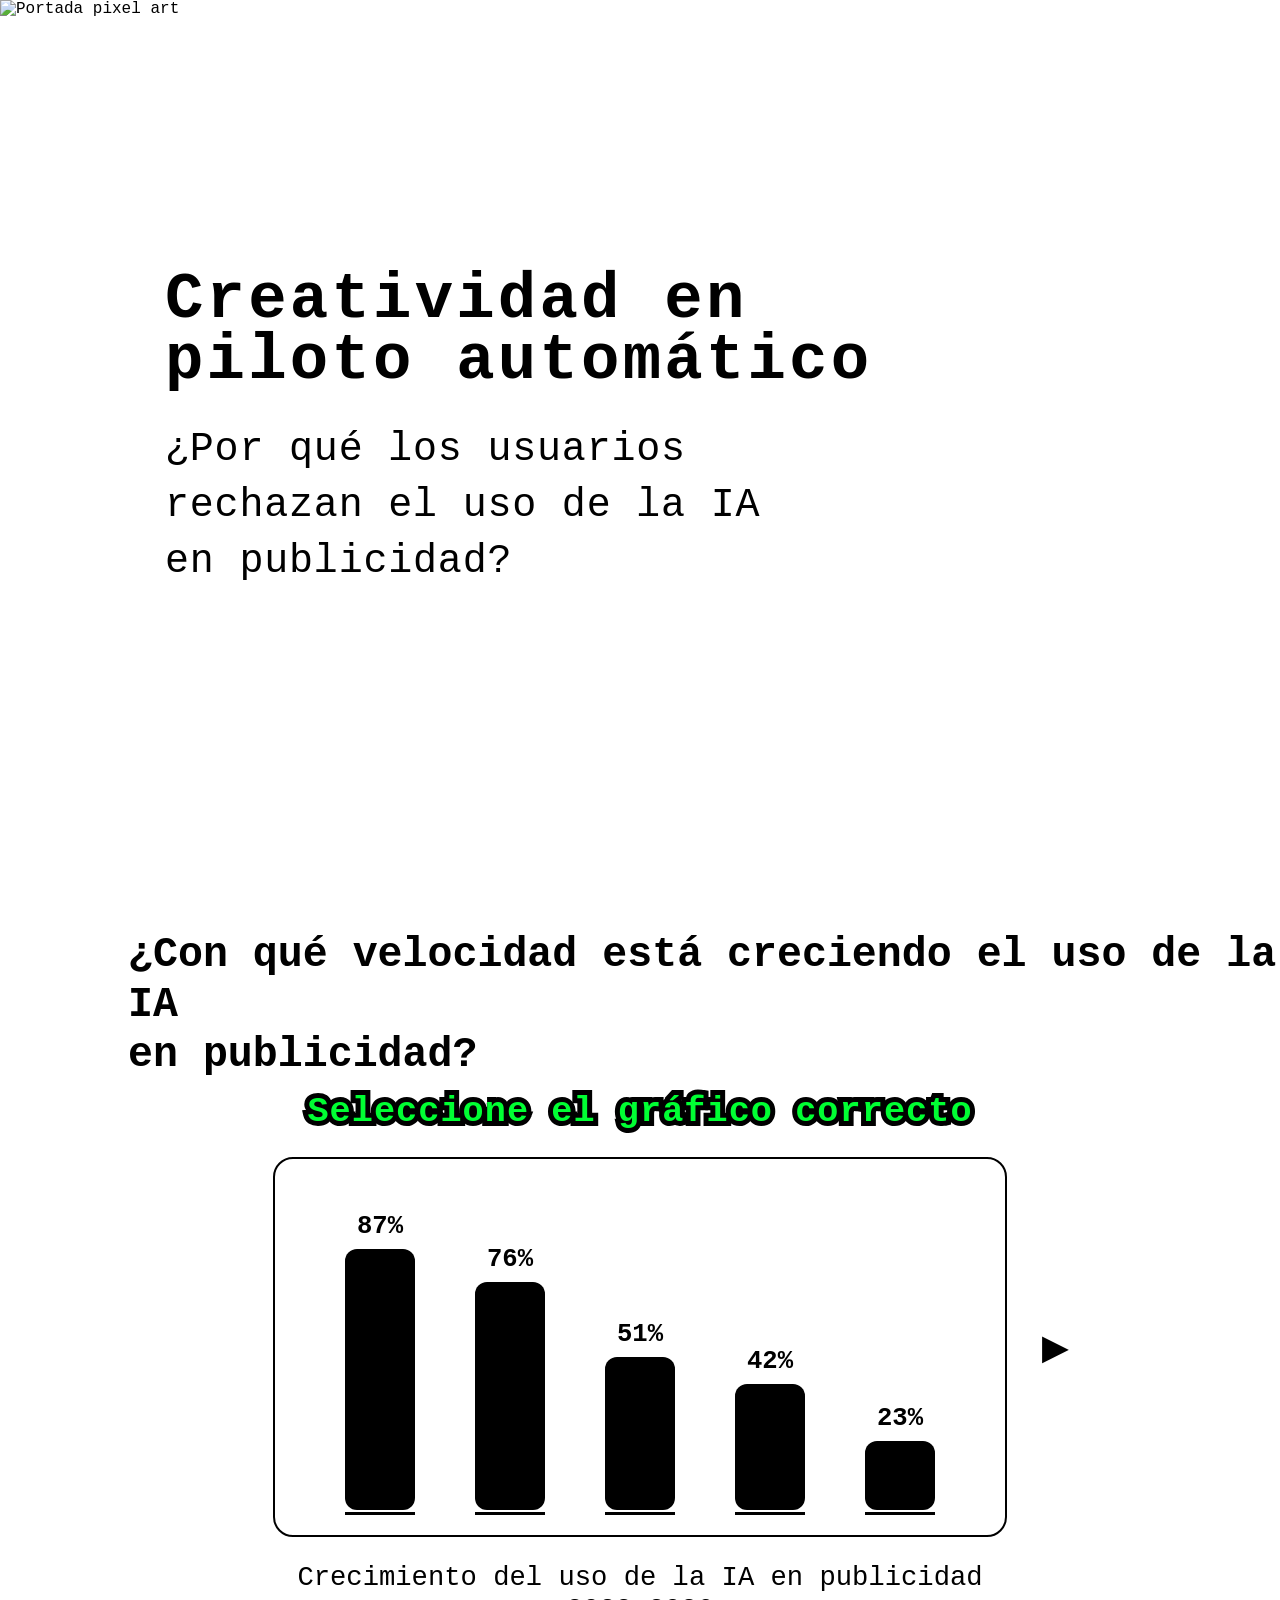
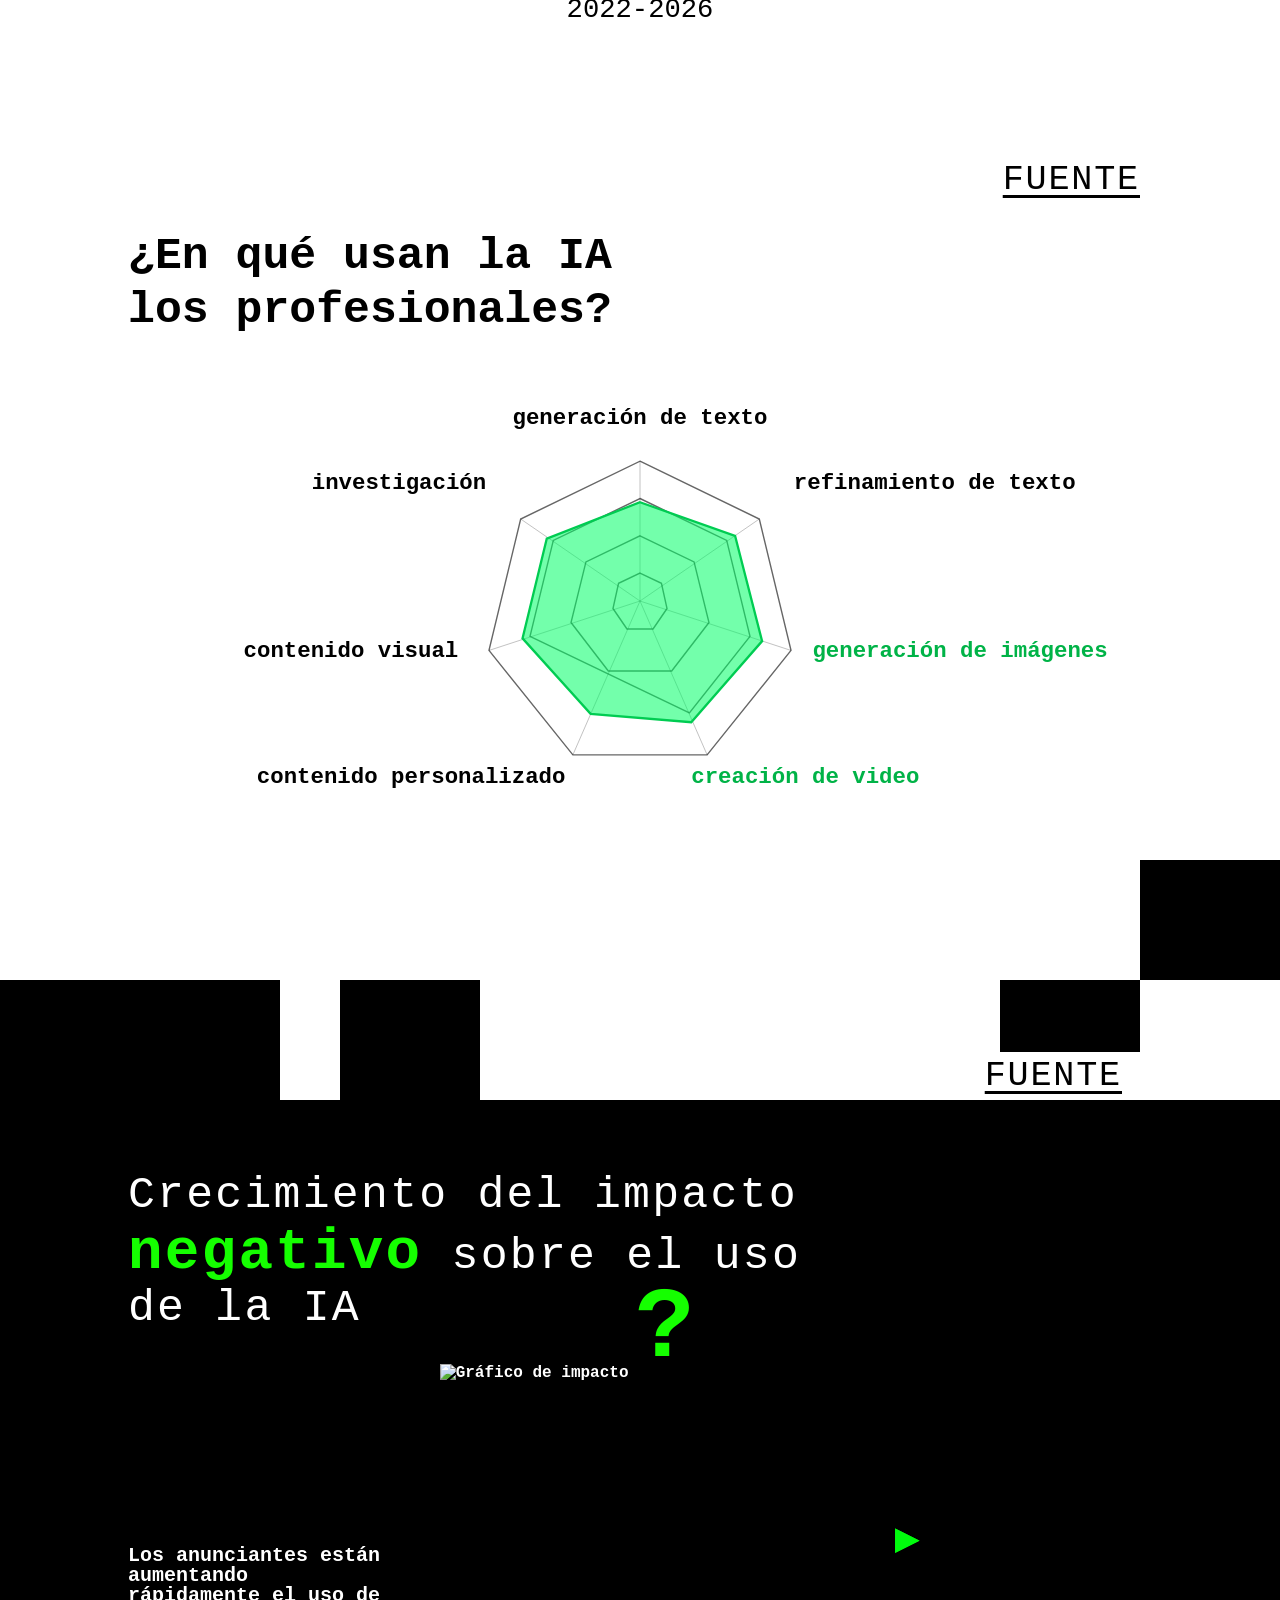
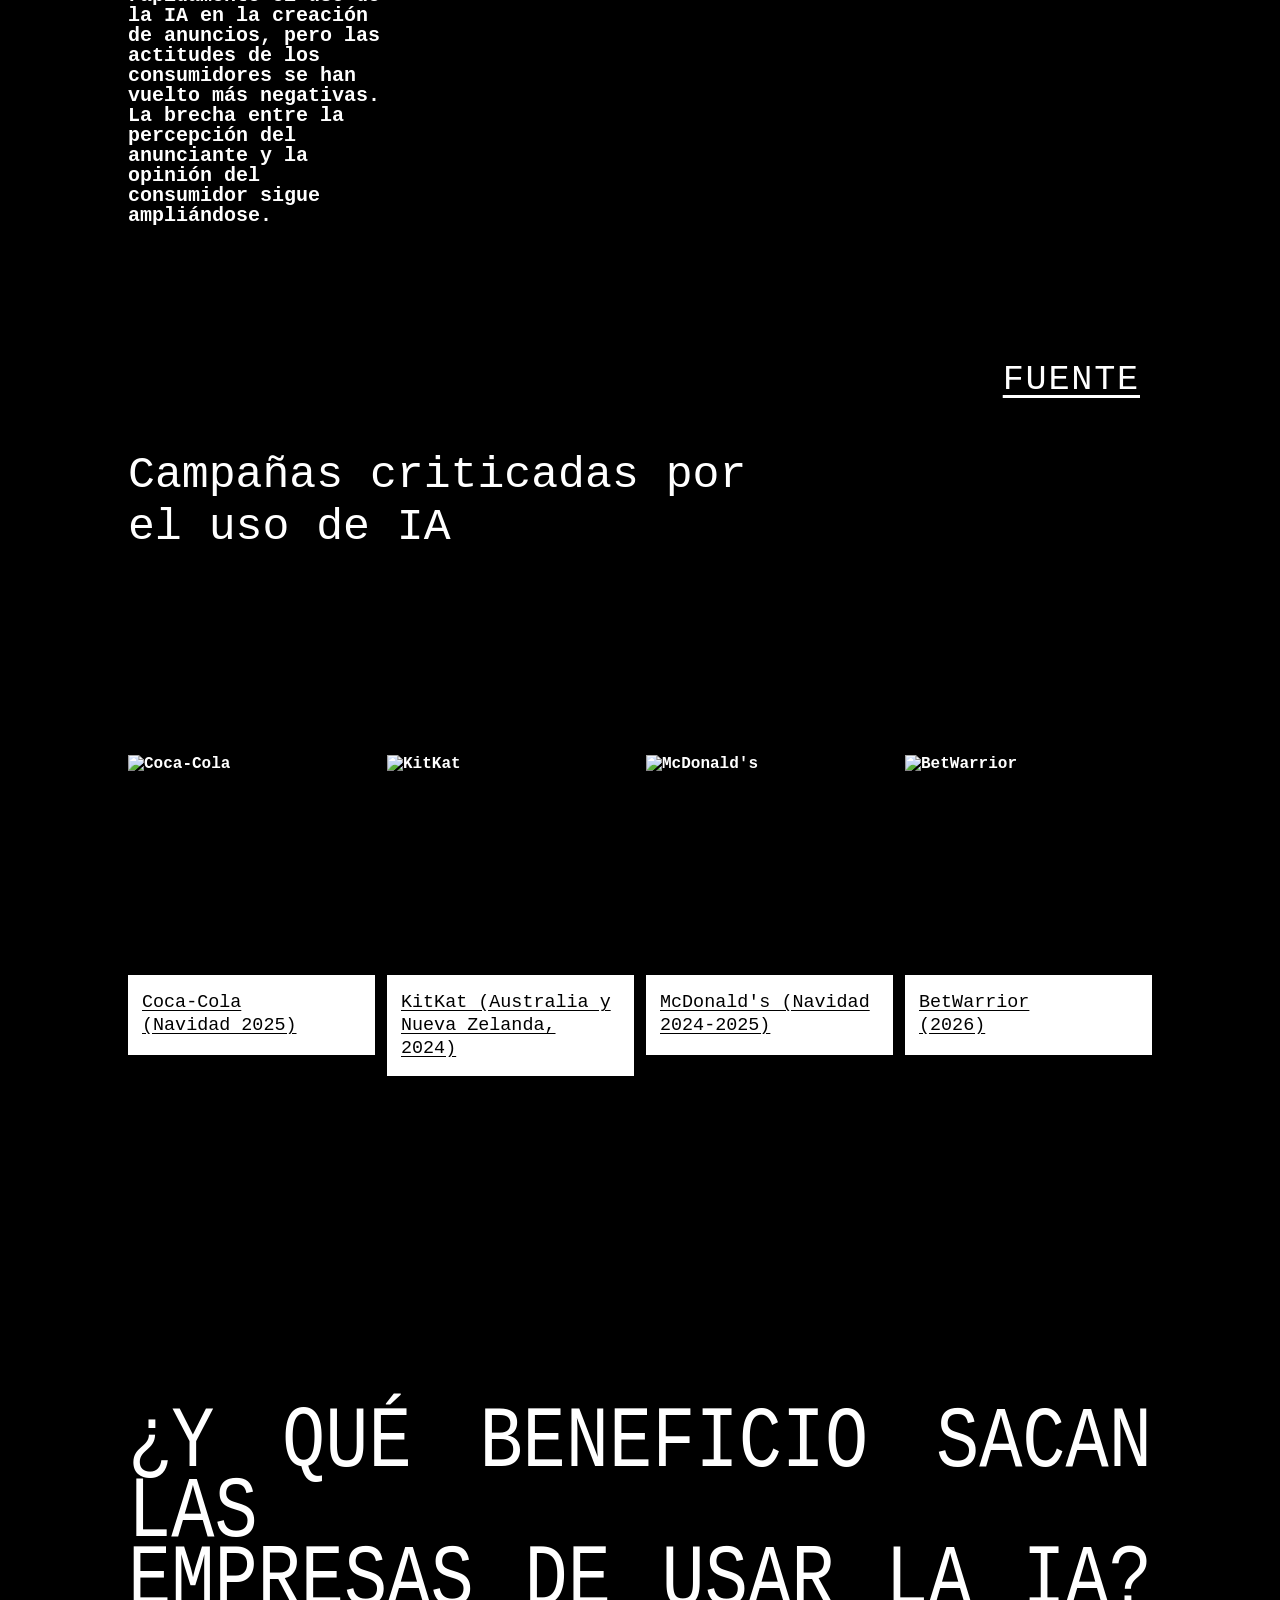
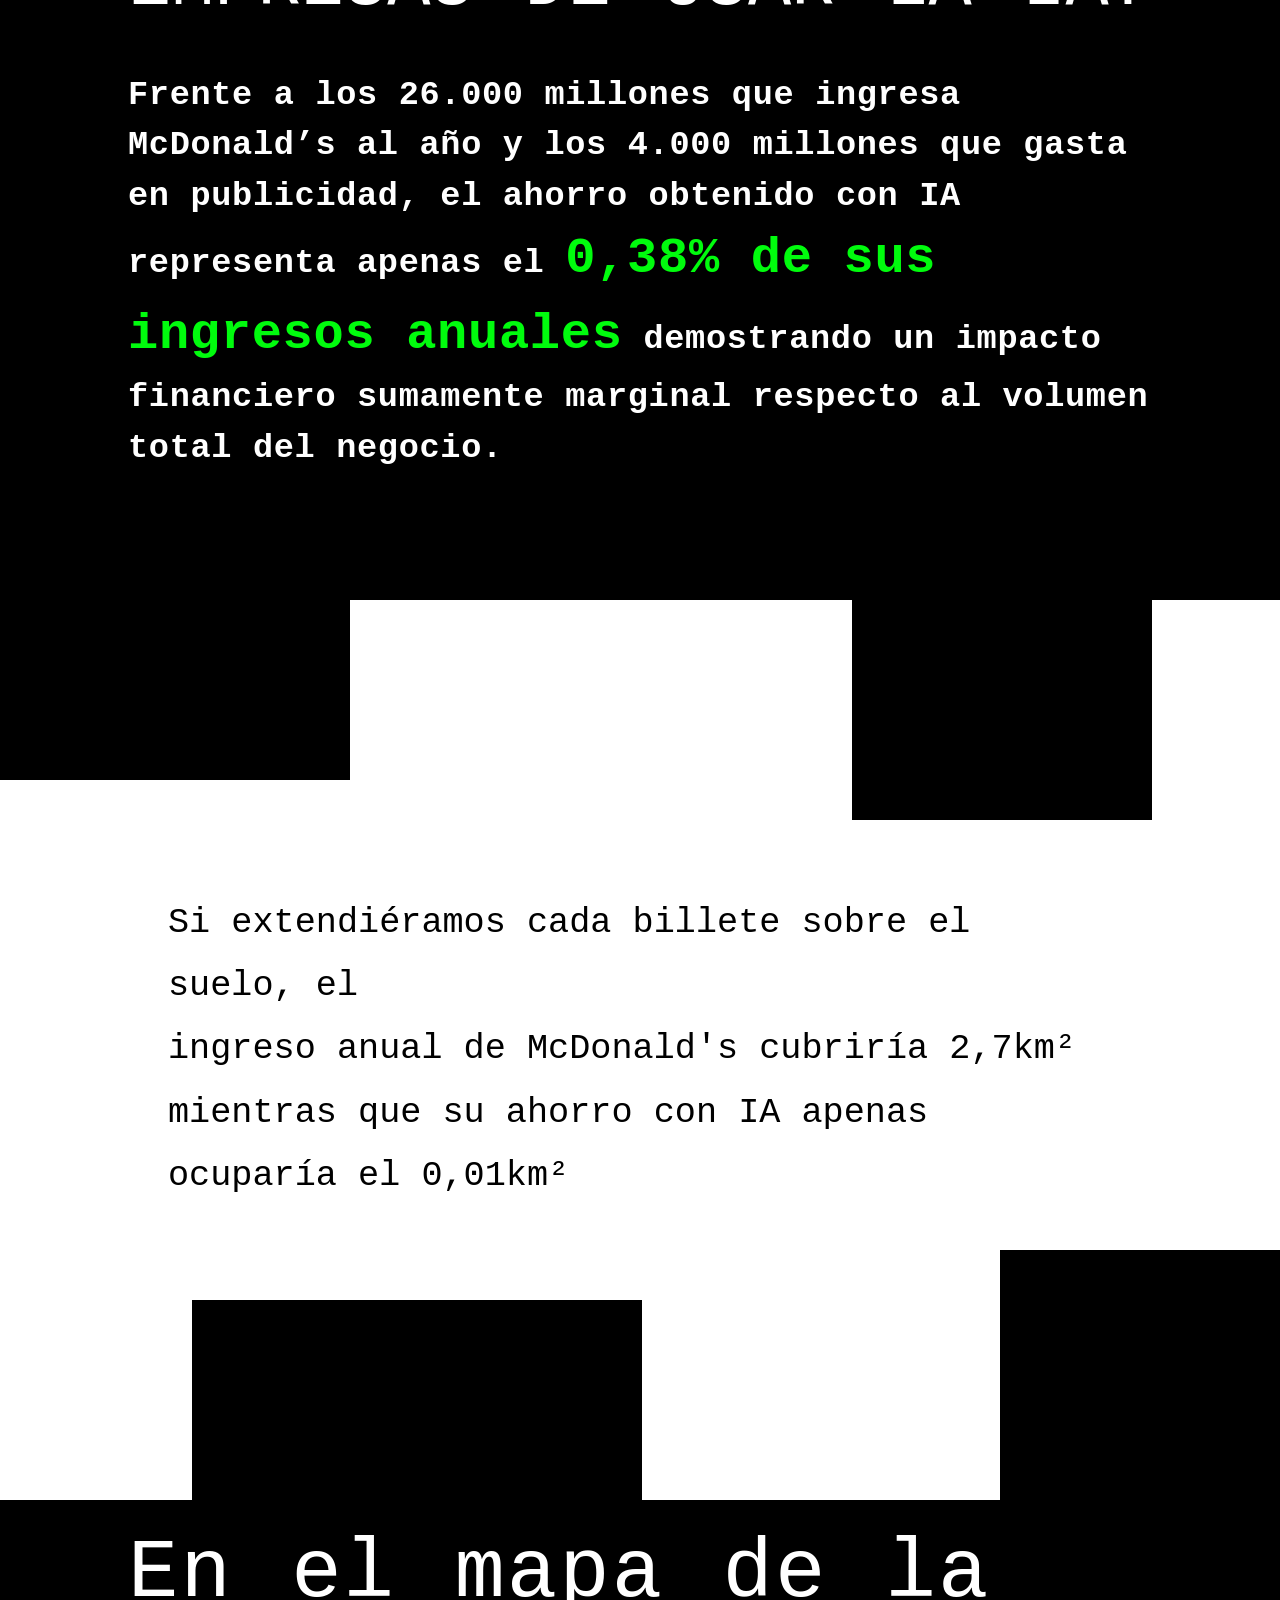
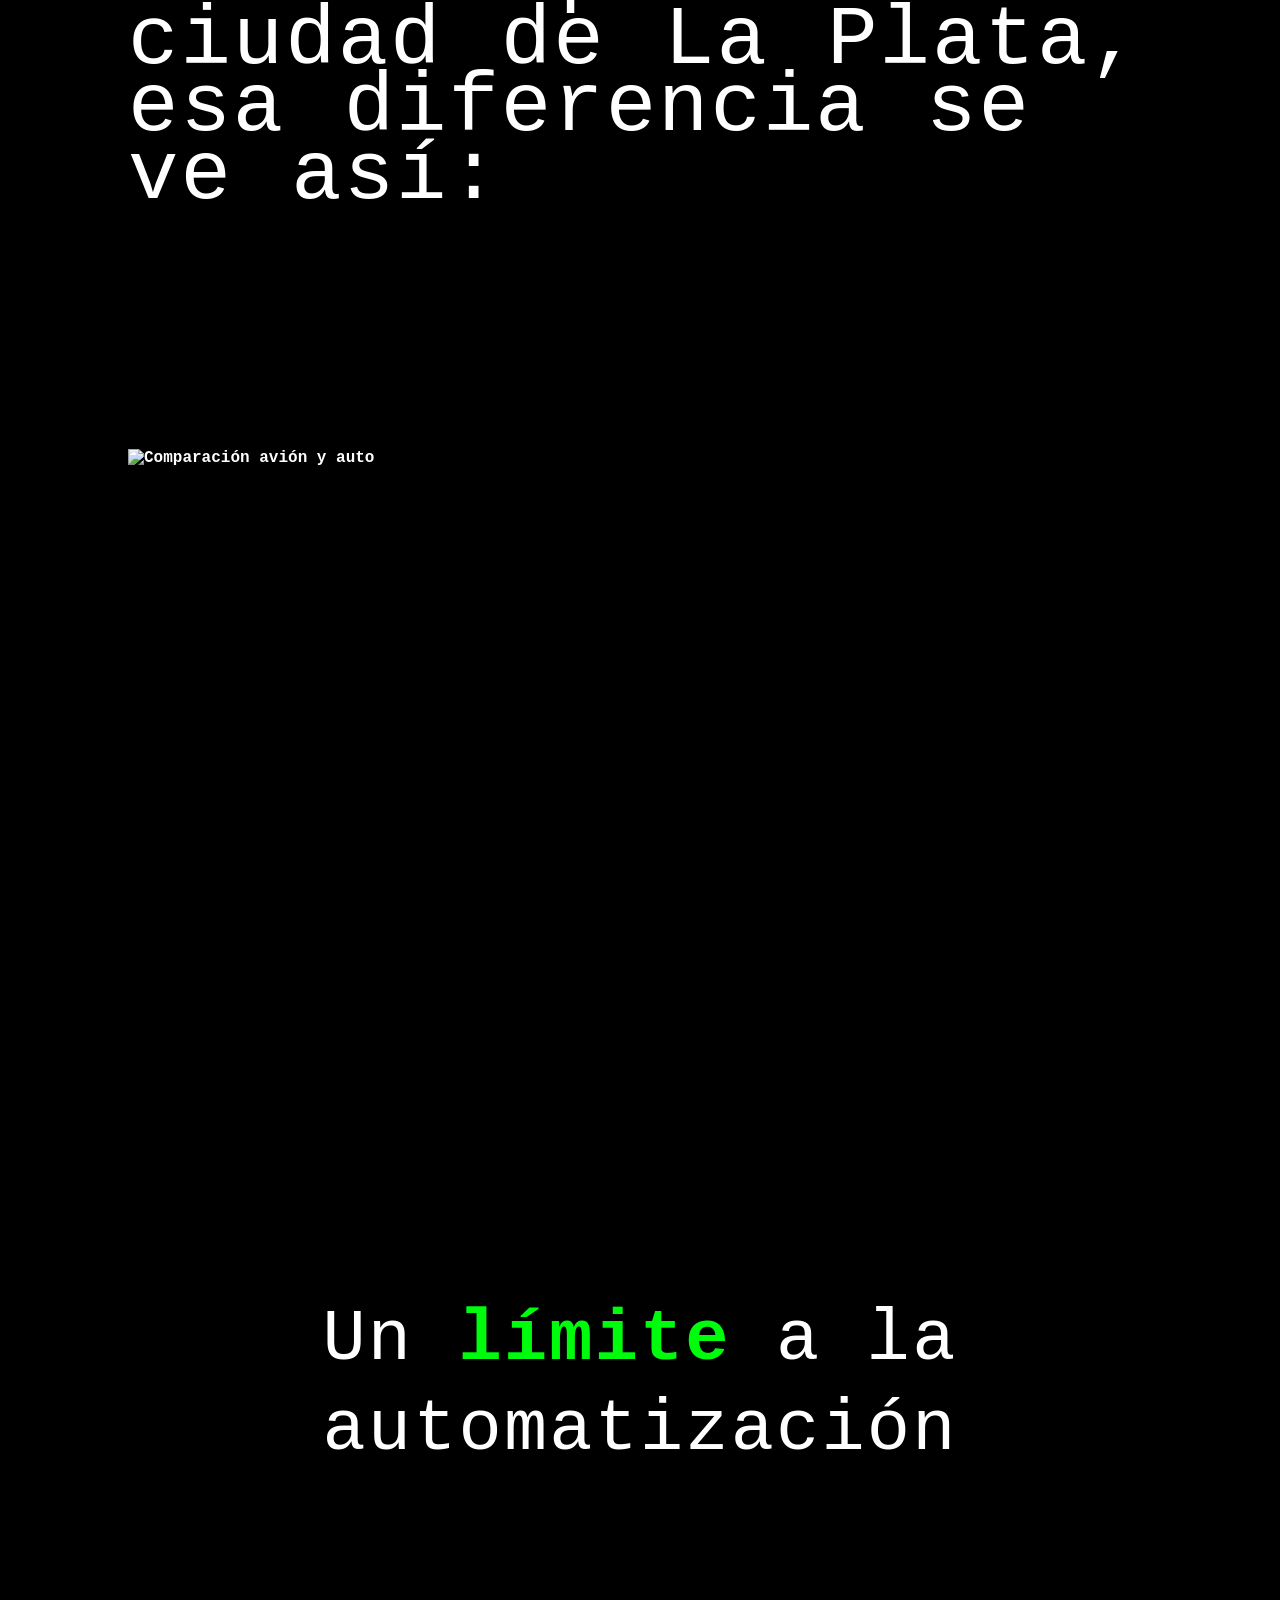
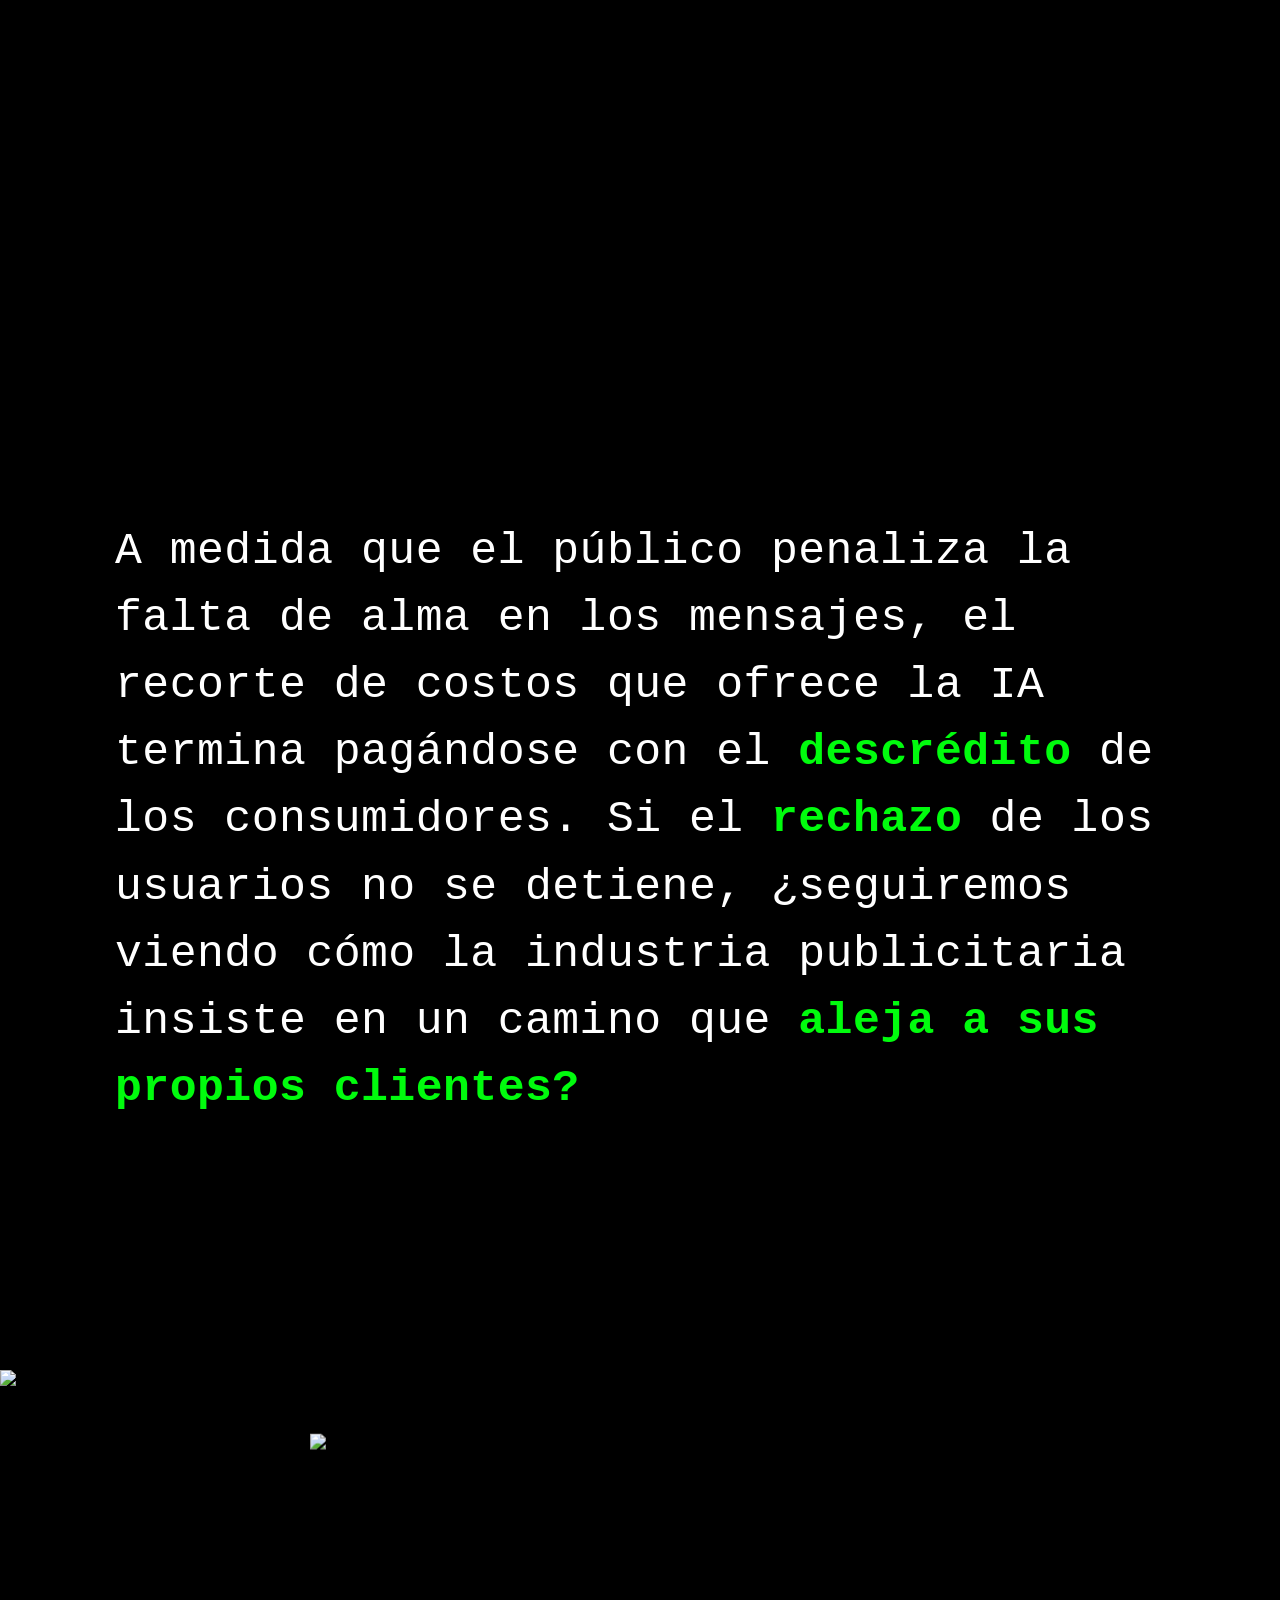
==== commit ad67c0f1: "Rename taller.html to index.html" ====
--- a/index.html
+++ b/index.html
@@ -10,142 +10,117 @@
 
   <!-- Sección Hero / Portada -->
   <header class="hero-section grid-container full-screen-section">
-    <div class="hero-title-container">
+   <div class="hero-image-wrapper">
+    <img src="media/portada.png" alt="Portada pixel art" class="hero-img">
+   </div>
+
+   <div class="hero-title-container">
+    <div class="hero-title-box">
       <h1 class="hero-title">Creatividad en<br>piloto automático</h1>
-    </div>
-
-    <div class="hero-image-wrapper">
-      <img src="media/portada.jpg" alt="Portada pixel art" class="hero-img">
-    </div>
+      <p class="hero-subtitle">¿Por qué los usuarios rechazan el uso de la IA en publicidad?</p>
+    </div>
+   </div>
   </header>
 
-  <!-- Sección 1: Gráfico de Barras Interactivo (Fondo Blanco) -->
-  <section class="chart-section grid-container full-screen-section theme-light">
-    <div class="chart-text source-toggle-block">
-      <!-- Título Inicial -->
-      <h2 class="section-title initial-title">
-        Con que velocidad esta<br> creciendo el uso de la IA<br> en publicidad? 
-        <button class="green-icon info-btn" aria-label="Ver fuente">!</button>
-      </h2>
-
-      <!-- Título Alternativo (Oculto inicialmente) -->
-      <h2 class="section-title alt-title hidden">
-        A pesar de que el uso de la IA en publicidad<br>crece de forma exponencial, su impacto directo<br>muestra una leve desaceleración
-      </h2>
-
-      <!-- Contenedor de Fuente -->
-      <div class="source-display-container hidden">
-        <a href="https://www.emarketer.com/content/almost-majority-of-marketers-use-ai-create-images-videos" target="_blank" rel="noopener noreferrer" class="source-link">FUENTE</a>
-        <button class="green-icon close-btn" aria-label="Cerrar fuente">X</button>
-      </div>
-
-      <!-- Botón de Interrogación / Cierre (Abajo a la izquierda) -->
-      <button class="green-icon question-toggle-btn" aria-label="Ver detalles">?</button>
-
-      <!-- Cartel flotante negro (Innovación / Tiempo ahorrado) -->
-      <div class="section1-legend-box hidden">
-        <div class="legend-item lila"><span class="plus-icon">+</span> Innovación</div>
-        <div class="legend-item green"><span class="plus-icon">+</span> Tiempo ahorrado</div>
-      </div>
-    </div>
-
-    <!-- Contenedor Principal de Barras -->
-    <div class="chart-bars-container">
+<!-- Sección 1: Gráfico de Barras Interactivo -->
+  <section class="chart-section full-screen-section theme-light source-container-parent">
+    
+    <!-- Título principal respetando el margen izquierdo exacto de 128px -->
+    <div class="chart-header-container">
+      <h2 id="section1-main-title" class="section-title">
+        ¿Con qué velocidad está creciendo el uso de la IA<br>
+        en publicidad?
+      </h2>
+      <!-- Subtítulo centrado: verde intenso con contorno negro -->
+      <h3 class="interactive-subtitle-outline"><strong>Seleccione el gráfico correcto</strong></h3>
+      <!-- NUEVO: Texto que aparece al resolver -->
+      <p id="correctAnswerSubtitle" class="correct-answer-subtitle">La respuesta correcta es:</p>
+    </div>
+
+    <!-- Contenedor Principal de Barras Interactivas -->
+    <div class="chart-interactive-wrapper-v2">
+      <div class="chart-interactive-inner">
+        
+        <!-- Reemplaza el botón prevChartStateBtn por este: -->
+      <button id="prevChartStateBtn" class="chart-nav-arrow-btn chart-prev-arrow-btn" aria-label="Gráfico anterior" style="visibility: hidden; display: flex;">
+        &#9664;
+      </button>
+
+        <div class="chart-bars-container" id="cardsCarouselContainer">
+          <!-- NUEVO: Texto flotante de la izquierda -->
+          <div id="revealText" class="reveal-text">
+            En los últimos<br>años el uso de IA<br>creció un<br>
+            <span class="neon-green">278%</span>
+          </div>
+          <!-- Estado inicial: 87, 76, 51, 42, 23 -->
+          <div class="bar-item" data-percentage="87">
+            <span class="bar-percentage">87%</span>
+            <div class="bar-box rounded-bar" style="height: 260px;"></div>
+            <div class="bar-baseline"></div>
+          </div>
+          <div class="bar-item" data-percentage="76">
+            <span class="bar-percentage">76%</span>
+            <div class="bar-box rounded-bar" style="height: 220px;"></div>
+            <div class="bar-baseline"></div>
+          </div>
+          <div class="bar-item" data-percentage="51">
+            <span class="bar-percentage">51%</span>
+            <div class="bar-box rounded-bar" style="height: 160px;"></div>
+            <div class="bar-baseline"></div>
+          </div>
+          <div class="bar-item" data-percentage="42">
+            <span class="bar-percentage">42%</span>
+            <div class="bar-box rounded-bar" style="height: 130px;"></div>
+            <div class="bar-baseline"></div>
+          </div>
+          <div class="bar-item" data-percentage="23">
+            <span class="bar-percentage">23%</span>
+            <div class="bar-box rounded-bar" style="height: 80px;"></div>
+            <div class="bar-baseline"></div>
+          </div>
+        </div>
+
+        <!-- Botón de flecha derecha (negra, más cerca de las barras) -->
+        <button id="nextChartStateBtn" class="chart-nav-arrow-btn chart-next-arrow-btn" aria-label="Siguiente gráfico">
+          &#9654;
+        </button>
+
+      </div>
+
+      <!-- Texto inferior -->
+      <div class="chart-bottom-label">
+        <p>Crecimiento del uso de la IA en publicidad</p>
+        <p>2022-2026</p>
+      </div>
+    </div>
+
+    <!-- FUENTE fija -->
+    <div class="fixed-source-display">
+      <a href="https://www.emarketer.com" target="_blank" rel="noopener noreferrer" class="source-link">FUENTE</a>
+    </div>
+  </section>
+
+ <!-- Sección 2: Radar Interactiva (Fondo Blanco) -->
+  <section class="radar-section grid-container full-screen-section theme-light source-container-parent">
+    
+    <!-- Título original fijo -->
+    <div class="radar-text">
+      <h2 id="radar-title" class="section-title">
+        <strong>¿En qué usan la IA<br>los profesionales?<strong>
+      </h2>
+    </div>
+
+    <!-- Contenedor del gráfico con el recuadro negro flotante condicionado al hover -->
+    <div class="radar-chart-container" id="radar-hover-zone">
       
-      <!-- GRUPO 1: Barras Originales (2022 - 2026) -->
-      <div class="bars-group-default">
-        <div class="bar-item pulse-white" id="bar-1">
-          <span class="bar-value">23%</span>
-          <div class="bar-box" style="--height: 26%;"></div>
-          <div class="bar-line" role="button" tabindex="0" aria-label="Mostrar barra 2022"></div>
-          <span class="bar-year">2022</span>
-        </div>
-        <div class="bar-item pulse-white" id="bar-2">
-          <span class="bar-value">42%</span>
-          <div class="bar-box" style="--height: 48%;"></div>
-          <div class="bar-line" role="button" tabindex="0" aria-label="Mostrar barra 2023"></div>
-          <span class="bar-year">2023</span>
-        </div>
-        <div class="bar-item pulse-white" id="bar-3">
-          <span class="bar-value">51%</span>
-          <div class="bar-box" style="--height: 58%;"></div>
-          <div class="bar-line" role="button" tabindex="0" aria-label="Mostrar barra 2024"></div>
-          <span class="bar-year">2024</span>
-        </div>
-        <div class="bar-item pulse-white" id="bar-4">
-          <span class="bar-value">76%</span>
-          <div class="bar-box" style="--height: 82%;"></div>
-          <div class="bar-line" role="button" tabindex="0" aria-label="Mostrar barra 2025"></div>
-          <span class="bar-year">2025</span>
-        </div>
-        <div class="bar-item pulse-white" id="bar-5">
-          <span class="bar-value">87%</span>
-          <div class="bar-box" style="--height: 100%;"></div>
-          <div class="bar-line" role="button" tabindex="0" aria-label="Mostrar barra 2026"></div>
-          <span class="bar-year">2026</span>
-        </div>
-      </div>
-
-      <!-- GRUPO 2: Barras Alternativas (Una raya completa por bloque) -->
-      <div class="bars-group-alt hidden">
-        <div class="impact-bars-group">
-          
-          <!-- Bloque Período 1: 2022 - 2023 - 2024 -->
-          <div class="unified-block pulse-black-block" id="alt-block-1" role="button" tabindex="0" aria-label="Mostrar barras período 2022 - 2023 - 2024">
-            <div class="impact-columns">
-              <div class="impact-col lila-col sub-bar-item">
-                <span class="bar-value">64%</span>
-                <div class="bar-box box-h-64"></div>
-              </div>
-              <div class="impact-col green-col sub-bar-item">
-                <span class="bar-value">60%</span>
-                <div class="bar-box box-h-60"></div>
-              </div>
-            </div>
-            <div class="unified-bottom-area">
-              <div class="bar-line-full"></div>
-              <span class="impact-year">2022 - 2023 - 2024</span>
-            </div>
-          </div>
-
-          <!-- Bloque Período 2: 2025 - 2026 -->
-          <div class="unified-block pulse-black-block" id="alt-block-2" role="button" tabindex="0" aria-label="Mostrar barras período 2025 - 2026">
-            <div class="impact-columns">
-              <div class="impact-col lila-col sub-bar-item">
-                <span class="bar-value">61%</span>
-                <div class="bar-box box-h-61"></div>
-              </div>
-              <div class="impact-col green-col sub-bar-item">
-                <span class="bar-value">54%</span>
-                <div class="bar-box box-h-54"></div>
-              </div>
-            </div>
-            <div class="unified-bottom-area">
-              <div class="bar-line-full"></div>
-              <span class="impact-year">2025 - 2026</span>
-            </div>
-          </div>
-
-        </div>
-      </div>
-
-    </div>
-  </section>
-
-  <!-- Sección 2: Radar Interactiva (Fondo Blanco) -->
-  <section class="radar-section grid-container full-screen-section theme-light">
-    <div class="radar-text source-toggle-block">
-      <h2 id="radar-title" class="section-title">
-        En que usan la IA<br>los profesionales 
-        <button class="green-icon info-btn" aria-label="Ver fuente">!</button>
-      </h2>
-      <div class="source-display-container hidden">
-        <a href="https://www.emarketer.com/content/almost-majority-of-marketers-use-ai-create-images-videos" target="_blank" rel="noopener noreferrer" class="source-link">FUENTE</a>
-        <button class="green-icon close-btn" aria-label="Cerrar fuente">X</button>
-      </div>
-    </div>
-
-    <div class="radar-chart-container" id="radar-hover-zone">
+      <!-- Recuadro negro flotante superior (oculto por defecto, aparece con is-active) -->
+      <div class="radar-top-textbox">
+        <h3 class="radar-top-title">
+          El <span class="neon-green-text">50%</span> de los profesionales en marketing<br>
+          utilizan IA para la generación de imágenes o video
+        </h3>
+      </div>
+
       <svg viewBox="0 0 760 560" class="radar-svg">
         <polygon points="380,100 508,162 542,303 452,415 308,415 218,303 252,162" class="radar-grid-line" />
         <polygon points="380,140 473,185 498,288 433,370 262,288 287,185" class="radar-grid-line" />
@@ -162,9 +137,16 @@
 
         <polygon points="380,144 482,180 511,293 435,380 327,371 254,290 280,183" class="radar-data-area" />
 
-        <text x="380" y="60" text-anchor="middle" class="radar-label">generación de texto</text>
-        <text x="545" y="130" text-anchor="start" class="radar-label">refinamiento de texto</text>
+        <!-- Títulos normales agrupados que se ocultan al pasar el mouse -->
+        <g class="radar-default-labels">
+          <text x="380" y="60" text-anchor="middle" class="radar-label">generación de texto</text>
+          <text x="545" y="130" text-anchor="start" class="radar-label">refinamiento de texto</text>
+          <text x="300" y="445" text-anchor="end" class="radar-label">contenido personalizado</text>
+          <text x="185" y="310" text-anchor="end" class="radar-label">contenido visual</text>
+          <text x="215" y="130" text-anchor="end" class="radar-label">investigación</text>
+        </g>
         
+        <!-- Elementos verdes que se mantienen y resaltan -->
         <g class="radar-label-group highlight-target">
           <rect class="label-bg-highlight" x="550" y="288" width="255" height="28" rx="4" ry="4" />
           <text x="565" y="310" text-anchor="start" class="radar-label is-green">generación de imágenes</text>
@@ -175,17 +157,8 @@
           <text x="435" y="445" text-anchor="start" class="radar-label is-green">creación de video</text>
         </g>
 
-        <text x="300" y="445" text-anchor="end" class="radar-label">contenido personalizado</text>
-        <text x="185" y="310" text-anchor="end" class="radar-label">contenido visual</text>
-        <text x="215" y="130" text-anchor="end" class="radar-label">investigación</text>
-
+        <!-- Insignias de porcentajes -->
         <g class="radar-badges">
-          <rect x="355" y="128" width="50" height="26" class="badge-bg" />
-          <text x="380" y="141" class="badge-text">52%</text>
-
-          <rect x="457" y="166" width="50" height="26" class="badge-bg" />
-          <text x="482" y="179" class="badge-text">51%</text>
-
           <g>
             <rect class="badge-bg" x="486" y="280" width="50" height="26" rx="4" ry="4" style="fill: #000000; stroke: #000000;" />
             <text x="511" y="293" class="badge-text is-green-text">49%</text>
@@ -195,15 +168,6 @@
             <rect class="badge-bg" x="410" y="367" width="50" height="26" rx="4" ry="4" style="fill: #000000; stroke: #000000;" />
             <text x="435" y="380" class="badge-text is-green-text">49%</text>
           </g>
-
-          <rect x="302" y="358" width="50" height="26" class="badge-bg" />
-          <text x="327" y="371" class="badge-text">46%</text>
-
-          <rect x="229" y="277" width="50" height="26" class="badge-bg" />
-          <text x="254" y="290" class="badge-text">45%</text>
-
-          <rect x="255" y="170" width="50" height="26" class="badge-bg" />
-          <text x="280" y="183" class="badge-text">44%</text>
         </g>
       </svg>
     </div>
@@ -218,99 +182,101 @@
       <div class="sq sq-white sq-rw1"></div>
       <div class="sq sq-white sq-rw2"></div>
     </div>
-  </section>
-
-  <!-- Sección 3: Crecimiento del impacto negativo (Fondo Negro) -->
-  <section class="negative-impact-section grid-container full-screen-section theme-dark">
-    <div class="impact-title-container source-toggle-block">
-      <h2 class="section-title">
-        Crecimiento del impacto<br><span class="text-green-highlight">negativo</span> sobre el uso de<br>la IA 
-        <button class="green-icon info-btn" aria-label="Ver fuente">!</button>
-      </h2>
-      <div class="source-display-container hidden">
-        <a href="https://www.iab.com/insights/the-ai-gap-widens/" target="_blank" rel="noopener noreferrer" class="source-link">FUENTE</a>
-        <button class="green-icon close-btn" aria-label="Cerrar fuente">X</button>
-      </div>
-    </div>
-
-    <div class="impact-description-container">
-      <p class="impact-description">
-        Los anunciantes están aumentando rápidamente el uso de la IA en la creación de anuncios, pero las actitudes de los consumidores se han vuelto más negativas. La brecha entre la percepción del anunciante y la opinión del consumidor sigue ampliándose.
-      </p>
-    </div>
-
-    <div class="impact-chart-wrapper" id="impact-flip-container">
-      <div class="flip-view view-default active">
-        <div class="impact-legend">
-          <span class="legend-item white"><span class="plus-icon">+</span> Profesionales</span>
-          <span class="legend-item green"><span class="plus-icon">+</span> Clientes</span>
-          <span class="arrow-toggle" id="toggle-flip-btn" role="button" tabindex="0">&gt;</span>
-        </div>
-
-        <div class="impact-bars-group">
-          <!-- Bloque 2024 -->
-          <div class="impact-year-block interactive-block">
-            <div class="impact-columns">
-              <div class="impact-col white-col bar-item">
-                <span class="bar-value">7%</span>
-                <div class="bar-box box-h-7"></div>
-              </div>
-              <div class="impact-col green-col bar-item">
-                <span class="bar-value">18%</span>
-                <div class="bar-box box-h-18"></div>
-              </div>
-            </div>
-            <div class="bar-line pulse-white" role="button" tabindex="0" aria-label="Mostrar barras 2024"></div>
-            <span class="impact-year">2024</span>
-          </div>
-
-          <!-- Bloque 2025-2026 -->
-          <div class="impact-year-block interactive-block">
-            <div class="impact-columns">
-              <div class="impact-col white-col bar-item">
-                <span class="bar-value">7%</span>
-                <div class="bar-box box-h-7"></div>
-              </div>
-              <div class="impact-col green-col bar-item">
-                <span class="bar-value">30%</span>
-                <div class="bar-box box-h-30"></div>
-              </div>
-            </div>
-            <div class="bar-line pulse-white" role="button" tabindex="0" aria-label="Mostrar barras 2025-2026"></div>
-            <span class="impact-year">2025-2026</span>
-          </div>
-        </div>
-      </div>
-
-      <div class="flip-view view-generations">
-        <div class="impact-legend">
-          <span class="arrow-toggle" id="toggle-flip-back-btn" role="button" tabindex="0">&lt;</span>
-          <span class="legend-item white"><span class="plus-icon">+</span> Millennials</span>
-          <span class="legend-item green"><span class="plus-icon">+</span> Gen Z</span>
-        </div>
-
-        <div class="impact-bars-group single-year-center">
-          <div class="impact-year-block interactive-block">
-            <div class="impact-columns">
-              <div class="impact-col white-col bar-item">
-                <span class="bar-value">20%</span>
-                <div class="bar-box box-h-20"></div>
-              </div>
-              <div class="impact-col green-col bar-item">
-                <span class="bar-value">39%</span>
-                <div class="bar-box box-h-39"></div>
-              </div>
-            </div>
-            <div class="bar-line pulse-white" role="button" tabindex="0" aria-label="Mostrar barras 2026"></div>
-            <span class="impact-year">2026</span>
-          </div>
-        </div>
-      </div>
-    </div>
-  </section>
-
-  <!-- Sección 4: Campañas criticadas (Fondo Negro) con Tarjetas y Modal Emergente -->
-  <section class="campaigns-section grid-container full-screen-section theme-dark">
+
+    <div class="fixed-source-display">
+     <a href="https://www.emarketer.com/content/almost-majority-of-marketers-use-ai-create-images-videos" target="_blank" rel="noopener noreferrer" class="source-link">FUENTE</a>
+    </div>
+  </section>
+
+
+<!-- Sección 3: Crecimiento del impacto negativo -->
+<section class="negative-impact-section grid-container full-screen-section theme-dark source-container-parent">
+  
+  <!-- Título de la sección -->
+  <div class="impact-title-container">
+    <h2 class="section-title">
+      Crecimiento del impacto<br>
+      <span class="text-green-highlight">negativo</span> sobre el uso<br>
+      de la IA
+    </h2>
+  </div>
+
+  <!-- Párrafo descriptivo a la izquierda -->
+  <div class="impact-description-container" id="section3-description">
+    <p class="impact-description">
+      Los anunciantes están<br>
+      aumentando<br>
+      rápidamente el uso de<br>
+      la IA en la creación<br>
+      de anuncios, pero las<br>
+      actitudes de los<br>
+      consumidores se han<br>
+      vuelto más negativas.<br>
+      La brecha entre la<br>
+      percepción del<br>
+      anunciante y la<br>
+      opinión del<br>
+      consumidor sigue<br>
+      ampliándose.
+    </p>
+  </div>
+
+  <!-- Gráfico desplazado con la pregunta -->
+  <div class="impact-chart-wrapper">
+    <div class="chart-relative-box">
+      <!-- Imagen principal -->
+      <img src="media/grafico1.png" alt="Gráfico de impacto" class="rings-bg-image" id="section3-image" />
+      
+      
+      <!-- Signo de pregunta titilante -->
+      <span class="neon-question-mark" id="section3-question" style="pointer-events: auto; cursor: pointer;">?</span>
+
+      <!-- FLECHA PARA REINICIAR (Aparecerá junto a 2025-2026) -->
+      <button id="section3-reset-btn" class="reset-arrow-btn" style="display: none;" title="Volver a intentar">
+        &#9664;
+      </button>
+
+      <!-- FLECHA DERECHA (Para pasar a grafico4.png) -->
+      <button id="section3-next-btn" class="next-arrow-btn" style="display: none;" title="Ver siguiente gráfico">
+        &#9654;
+      </button>
+      
+      <!-- FLECHA DERECHA (Visible desde el Gráfico 1 para pasar a grafico4.png) -->
+      <button id="section3-next-btn" class="next-arrow-btn" style="display: flex;" title="Ver siguiente gráfico">
+        &#9654;
+      </button>
+
+    <!-- BOTÓN DE REINICIO CON IMAGEN DE ROTONDA PIXELADA -->
+      <button id="section3-global-reset-btn" class="global-reset-btn" style="display: none;" title="Reiniciar infografía">
+        <img src="media/reinicio.png" alt="Reiniciar" class="reset-icon-img" />
+      </button>
+
+      <!-- RECUADRO NEGRO INFERIOR (Contiene el texto y los porcentajes) -->
+      <div id="section3-bottom-box" class="section3-bottom-box" style="display: none;">
+        <p id="section3-extra-text" class="section3-extra-text" style="display: none;">
+          En los últimos 2 años, ¿a cuánto creés<br>que aumentó el rechazo de los clientes?
+        </p>
+
+        <div id="percentage-options" class="percentage-options-container">
+          <span class="pct-btn" data-correct="false">20%</span>
+          <span class="pct-btn" data-correct="true">30%</span>
+          <span class="pct-btn" data-correct="false">50%</span>
+        </div>
+      </div>
+    </div>
+  </div>
+      
+  <!-- FUENTE -->
+  <div class="fixed-source-display">
+    <a href="https://www.iab.com/insights/the-ai-gap-widens/" target="_blank" rel="noopener noreferrer" class="source-link">FUENTE</a>
+  </div>
+
+</section>
+
+</section>
+
+ <!-- Sección 4: Campañas criticadas -->
+  <section class="campaigns-section grid-container full-screen-section theme-dark source-container-parent">
     <div class="campaigns-title-container">
       <h2 class="section-title">
         Campañas criticadas por<br>el uso de IA
@@ -318,10 +284,9 @@
     </div>
 
     <div class="campaigns-cards-wrapper">
-      <!-- Card 1 -->
       <div class="campaign-card" data-card="1">
         <div class="card-img-box" role="button" tabindex="0" aria-label="Ver descripción de Coca-Cola">
-          <img src="media/img1.jpg" alt="Coca-Cola" class="card-img">
+          <img src="media/img1.png" alt="Coca-Cola" class="card-img">
         </div>
         <div class="card-title-box">
           <a href="https://www.youtube.com/watch?v=Yy6fByUmPuE" target="_blank" rel="noopener noreferrer" class="card-link">
@@ -331,10 +296,9 @@
         <div class="hidden-desc" style="display:none;">La marca reeditó su clásico aviso de camiones navideños usando IA generativa al 100%. El público reaccionó con fuerte rechazo, acusando a la empresa de recortar puestos de trabajo creativos y entregar una pieza fría, artificial y carente del calor humano tradicional de sus campañas.</div>
       </div>
 
-      <!-- Card 2 -->
       <div class="campaign-card" data-card="2">
         <div class="card-img-box" role="button" tabindex="0" aria-label="Ver descripción de KitKat">
-          <img src="media/img2.jpg" alt="KitKat" class="card-img">
+          <img src="media/img2.png" alt="KitKat" class="card-img">
         </div>
         <div class="card-title-box">
           <a href="https://www.youtube.com/watch?v=LsPoNd1X0NU&t=1s" target="_blank" rel="noopener noreferrer" class="card-link">
@@ -344,10 +308,9 @@
         <div class="hidden-desc" style="display:none;">Bajo el lema de "darse un respiro", la marca recurrió deliberadamente a la IA para producir su spot como una parodia. El resultado exhibió errores grotescos propios del software —rostros deformados, dedos extra y logos adulterados— para ironizar sobre la incapacidad de la tecnología de igualar el talento creativo humano.</div>
       </div>
 
-      <!-- Card 3 -->
       <div class="campaign-card" data-card="3">
         <div class="card-img-box" role="button" tabindex="0" aria-label="Ver descripción de McDonald's">
-          <img src="media/img3.jpg" alt="McDonald's" class="card-img">
+          <img src="media/img3.png" alt="McDonald's" class="card-img">
         </div>
         <div class="card-title-box">
           <a href="https://www.youtube.com/watch?v=E-YwjXEVGo8" target="_blank" rel="noopener noreferrer" class="card-link">
@@ -357,10 +320,9 @@
         <div class="hidden-desc" style="display:none;">McDonald’s Países Bajos lanzó una campaña navideña caótica generada enteramente por IA, pero debió retirarla a los pocos días. La audiencia la calificó de "deprimente" y visualmente perturbadora, reabriendo el debate sobre el impacto negativo de sustituir a los equipos de filmación humana por contenido sintético.</div>
       </div>
 
-      <!-- Card 4 -->
       <div class="campaign-card" data-card="4">
         <div class="card-img-box" role="button" tabindex="0" aria-label="Ver descripción de BetWarrior">
-          <img src="media/img4.jpg" alt="BetWarrior" class="card-img">
+          <img src="media/img4.png" alt="BetWarrior" class="card-img">
         </div>
         <div class="card-title-box">
           <a href="https://www.youtube.com/watch?v=yv0NYRq2afI" target="_blank" rel="noopener noreferrer" class="card-link">
@@ -371,13 +333,13 @@
       </div>
     </div>
 
-    <!-- VENTANA EMERGENTE (MODAL) -->
+    <!-- Modal flotante con la estructura original para albergar el video o contenido -->
     <div class="campaign-modal-overlay" id="campaignModal">
       <div class="campaign-modal-box">
         <button class="modal-close-btn" id="modalCloseBtn" aria-label="Cerrar modal">X</button>
         <div class="modal-content-grid">
-          <div class="modal-img-container">
-            <img src="" alt="Campaña ampliada" id="modalImg" class="modal-img">
+          <div class="modal-img-container" id="modalVideoContainer">
+            <!-- Aquí se inyectará dinámicamente el reproductor de YouTube adaptado al espacio -->
           </div>
           <div class="modal-text-container">
             <h3 class="modal-title" id="modalTitle">Título de la campaña</h3>
@@ -387,21 +349,21 @@
       </div>
     </div>
   </section>
-
-  <!-- Sección 5: Beneficio de las Empresas (Fondo Negro) -->
+  
+  <!-- Sección 5: Beneficio de las Empresas -->
   <section class="business-benefit-section grid-container full-screen-section theme-dark">
     <div class="benefit-title-container">
       <h2 class="section-title wide-title">
-        <span class="first-line">¿Y QUE BENEFICIO SACAN LAS</span>
+        <span class="first-line">¿Y QUÉ BENEFICIO SACAN LAS</span>
         <span class="second-line">EMPRESAS DE USAR LA IA?</span>
       </h2>
-      <p class="benefit-subtitle">
-        solamente el 0.38% de su ingreso anual
+      <p class="benefit-paragraph">
+        Frente a los 26.000 millones que ingresa McDonald’s al año y los 4.000 millones que gasta en publicidad, el ahorro obtenido con IA representa apenas el <span class="highlight-green">0,38% de sus ingresos anuales</span> demostrando un impacto financiero sumamente marginal respecto al volumen total del negocio.
       </p>
     </div>
   </section>
 
-  <!-- Sección 6: Datos de McDonald's con cortina pixelada -->
+  <!-- Sección 6: Datos de McDonald's -->
   <section class="mcdonalds-data-section grid-container full-screen-section theme-dark">
     <div class="pixel-curtain-divider">
       <div class="sq sq-black sq-c1"></div>
@@ -413,23 +375,41 @@
 
     <div class="mcdonalds-content">
       <ul class="data-list">
-        <li><u>Ingreso anual de McDonalds</u> 26.000 millones al año.</li>
-        <li><u>Inversion en publicidad global</u> 4.000 millones.</li>
-        <li><u>Ahorro usando IA</u> 0,38% del ingreso anual.</li>
+        <li>Si extendiéramos cada billete sobre el suelo, el</li>
+        <li>ingreso anual de McDonald's cubriría 2,7km²</li>
+        <li>mientras que su ahorro con IA apenas ocuparía el 0,01km²</li>
       </ul>
     </div>
   </section>
 
-  <!-- Sección 7: Comparación del Avión y el Auto (Fondo Negro) -->
+  <!-- Sección 7: Comparación -->
   <section class="comparison-section grid-container full-screen-section theme-dark">
     <div class="comparison-text-container">
       <h2 class="section-title text-small">
-        Pasando los dólares al peso(kg) de los billetes, el contraste entre los ingresos de McDonald's y el ahorro con IA se ve así:
+        En el mapa de la ciudad de La Plata, esa diferencia se ve así:
       </h2>
     </div>
 
     <div class="comparison-image-wrapper">
       <img src="media/comparacion.png" alt="Comparación avión y auto" class="comparison-img">
+    </div>
+  </section>
+
+  <!-- Sección Final: Un límite a la automatización -->
+  <section class="limit-section full-screen-section theme-dark">
+    <div class="limit-content">
+      <h2 class="limit-title">
+        Un <span class="neon-green-text">límite</span> a la<br>automatización
+      </h2>
+    </div>
+  </section>
+
+  <!-- Sección Definitiva: Conclusión / Cierre -->
+  <section class="conclusion-section full-screen-section theme-dark">
+    <div class="conclusion-content">
+      <p class="conclusion-text">
+        A medida que el público penaliza la falta de alma en los mensajes, el recorte de costos que ofrece la IA termina pagándose con el <span class="neon-green-text">descrédito</span> de los consumidores. Si el <span class="neon-green-text">rechazo</span> de los usuarios no se detiene, ¿seguiremos viendo cómo la industria publicitaria insiste en un camino que <span class="neon-green-text">aleja a sus propios clientes?</span>
+      </p>
     </div>
   </section>
 
--- a/taller.css
+++ b/taller.css
@@ -17,7 +17,7 @@
   --grid-margin: 128px;
   --grid-gutter: 24px;
   --main-font: 'Ticketing', monospace;
-  --accent-green: #00ff66;
+  --accent-green: #00fc0d;
   --accent-lila: #c8a2c8;
 }
 
@@ -61,26 +61,12 @@
 
 /* Hero / Portada */
 .hero-section {
-  padding-top: 32px;
-  padding-bottom: 32px;
+  padding-top: 0;
+  padding-bottom: 0;
   background-color: #ffffff;
-  display: flex;
-  align-items: flex-start;
-}
-
-.hero-title-container {
-  grid-column: 1 / span 9;
-  z-index: 2;
-  position: relative;
-  margin-top: 10px;
-}
-
-.hero-title {
-  font-size: 3.2rem;
-  letter-spacing: 0.1em;
-  line-height: 0.8;
-  font-weight: normal;
-  color: #000000;
+  position: relative;
+  display: flex;
+  align-items: center;
 }
 
 .hero-image-wrapper {
@@ -93,46 +79,56 @@
   align-items: center;
 }
 
+.hero-img { 
+  width: 100%; 
+  height: 100%; 
+  object-fit: cover; 
+}
+
+.hero-title-container {
+  grid-column: 1 / span 9; /* Ocupa el ancho necesario para posicionarse igual que en Figma */
+  z-index: 2;
+  position: relative;
+  margin-top: -40px; /* Sube ligeramente el bloque si necesitas ajustarlo en vertical */
+}
+
+.hero-title-box {
+  background-color: #ffffff;
+  padding: 50px 37px; /* Margen interno amplio para que respire igual que en tu diseño */
+  display: inline-block;
+  box-shadow: none; 
+}
+
+.hero-title {
+  font-size: 4.0rem;
+  letter-spacing: 0.05em;
+  line-height: 0.95;
+  font-weight: bold;
+  color: #000000;
+  margin-bottom: 30px;
+}
+
+.hero-subtitle {
+  font-family: var(--main-font);
+  font-size: 2.5rem;
+  color: #000000;
+  line-height: 1.4;
+  letter-spacing: 0.02em;
+  max-width: 650px;
+}
+
 .hero-img { width: 100%; height: 100%; object-fit: cover; }
 
-/* Botones Verde ! y FUENTE */
-.green-icon {
-  color: #000000;
-  background-color: var(--accent-green);
-  border: none;
-  font-family: var(--main-font);
-  font-size: 1.8rem;
-  line-height: 1;
-  padding: 2px 10px;
-  display: inline-flex;
-  align-items: center;
-  justify-content: center;
-  cursor: pointer;
-  font-weight: bold;
-  vertical-align: middle;
-  margin-left: 10px;
-  transition: transform 0.2s ease, box-shadow 0.2s ease;
-}
-
-.green-icon:hover {
-  transform: scale(1.1);
-  box-shadow: 0 0 10px var(--accent-green);
-}
-
-.info-btn { animation: blink 1s infinite alternate; }
-.question-toggle-btn { animation: blink 1s infinite alternate; }
-
-@keyframes blink {
-  0% { opacity: 1; box-shadow: 0 0 12px var(--accent-green); }
-  100% { opacity: 0.3; box-shadow: none; }
-}
-
-.hidden { display: none !important; }
-
-.source-display-container {
-  display: inline-flex;
-  align-items: center;
-  gap: 12px;
+/* Contenedor fuente fija abajo a la derecha */
+.source-container-parent {
+  position: relative;
+}
+
+.fixed-source-display {
+  position: absolute;
+  bottom: 0;
+  right: calc(120px + 20px);
+  z-index: 10;
 }
 
 .theme-light .source-link { color: #000000; }
@@ -140,7 +136,7 @@
 
 .source-link {
   font-family: var(--main-font);
-  font-size: 3.2rem;
+  font-size: 2.2rem;
   text-decoration: underline;
   text-underline-offset: 6px;
   font-weight: normal;
@@ -149,269 +145,231 @@
 }
 
 .source-link:hover { color: var(--accent-green); }
-.close-btn { font-size: 2rem; padding: 4px 12px; }
-
-/* SECCIÓN 1: BARRAS */
+
+/* ===================================================
+   SECCIÓN 1: AJUSTES FINALES (Separación de barras y flechas negras cercanas)
+   =================================================== */
+
 .chart-section {
-  padding-top: 50px;
-  padding-bottom: 40px;
   display: flex;
   flex-direction: column;
-  justify-content: space-between;
-  position: relative;
-}
-
-.chart-text h2 {
-  font-size: 2.8rem;
+  justify-content: flex-start; /* Evita que el título se pegue arriba */
+  
+  padding-top: 30px; /* Tu separación intocable */
+  padding-bottom: 100px; /* AUMENTADO: Le damos más espacio abajo para que el texto final respire */
+  
+  /* ACÁ ESTÁ LA MAGIA PARA AGRANDAR LA SECCIÓN: */
+  min-height: 100vh; /* Ocupa al menos la pantalla completa... */
+  height: auto; /* ...pero si necesita más espacio, crece infinitamente hacia abajo */
+  
+  max-height: none; /* ¡NUEVO! Esta es la clave para anular el límite restrictivo de .full-screen-section */
+  
+  /* BORRAMOS EL SCROLL INTERNO Y DEJAMOS QUE SE VEA TODO: */
+  overflow: visible; 
+  
+  position: relative;
+  box-sizing: border-box;
+  width: 100%;
+}
+
+.chart-header-container {
+  text-align: left;
+  margin-bottom: 25px;
+  width: 100%;
+  padding-left: 0;
+}
+
+.chart-section .section-title {
+  font-family: var(--main-font);
+  font-size: 2.6rem;
+  color: #000000;
+  margin: 0 0 12px 0;
   line-height: 1.2;
-  font-weight: normal;
+  padding-left: 128px; /* Margen izquierdo exacto respetado */
+}
+
+/* Subtítulo centrado: verde intenso con contorno negro */
+.interactive-subtitle-outline {
+  font-family: var(--main-font);
+  font-size: 2.2rem;
+  color: #00FF33;
+  -webkit-text-stroke: 10px #000000; /* Aumentamos el grosor del contorno */
+  paint-order: stroke fill;
+  margin: 0;
+  text-align: center;
+  letter-spacing: 0.03em;
+}
+
+.chart-interactive-wrapper-v2 {
+  display: flex;
+  flex-direction: column;
+  align-items: center;
+  width: 100%;
+}
+
+.chart-interactive-inner {
+  display: flex;
+  align-items: center;
+  justify-content: center;
+  position: relative;
+  width: 100%;
+  gap: 30px; /* Espacio reducido para que las flechas se mantengan muy cerca de los extremos de las barras */
+}
+
+/* Busca esta clase y reemplázala o actualízala con el siguiente código */
+.chart-section .chart-bars-container {
+  display: flex;
+  justify-content: center;
+  align-items: flex-end;
+  height: 380px; /* Aumentamos la altura para darle aire arriba y abajo de las barras */
+  gap: 60px; /* Ajustamos la separación para que respiren bien dentro del recuadro */
+  margin: 0;
+  
+  /* Nuevos estilos para el recuadro negro */
+  border: 2px solid #000000; /* Borde negro sólido */
+  border-radius: 20px; /* Bordes redondeados idénticos a los del diseño en Figma */
+  padding: 30px 70px 20px 70px; /* Espaciado interno (Arriba, Derecha, Abajo, Izquierda) */
+  background-color: transparent; 
+  
+  /* Transición suave para el efecto de brillo */
+  transition: box-shadow 0.3s ease;
+}
+
+/* Efecto hover: Agrega esta nueva regla justo debajo de la anterior */
+.chart-section .chart-bars-container:hover {
+  /* Genera un resplandor exterior verde neón (shadow verde) al pasar el mouse */
+  box-shadow: 0 0 25px 5px #00fc0d; 
+}
+
+/* Transición fluida para las barras y sus elementos */
+.chart-section .bar-item {
+  display: flex;
+  flex-direction: column;
+  align-items: center;
+  width: 70px;
+  justify-content: flex-end;
+  /* Hacemos que cualquier cambio en la altura y opacidad sea fluido (0.5 segundos) */
+  transition: all 0.5s cubic-bezier(0.4, 0, 0.2, 1);
+}
+
+.chart-section .rounded-bar {
+  width: 100%;
+  background-color: #000000 !important;
+  border-radius: 12px 12px 12px 12px;
+  transition: height 0.5s cubic-bezier(0.4, 0, 0.2, 1); /* Transición específica para la altura de la barra */
+}
+
+.chart-section .bar-percentage {
+  font-family: var(--main-font);
+  font-size: 1.6rem;
   color: #000000;
-}
-
-.chart-text .question-toggle-btn {
+  margin-bottom: 8px;
+  font-weight: bold;
+  transition: opacity 0.3s ease; /* Suaviza el cambio de texto del porcentaje */
+}
+
+/* Hacemos que el contenedor muestre la manito al pasar el mouse */
+.chart-section .chart-bars-container {
+  cursor: pointer; 
+}
+
+/* Estado Incorrecto (Rojo) para gráficos 1, 2 y 4 */
+.chart-section .chart-bars-container.is-wrong {
+  box-shadow: 0 0 25px 5px #ff0000 !important;
+  border-color: #ff0000 !important; /* También pintamos el borde de rojo */
+}
+
+/* Estado Correcto (Verde intenso) para el gráfico 3 */
+.chart-section .chart-bars-container.is-correct {
+  box-shadow: 0 0 40px 10px #00fc0d !important; /* Un resplandor más grande y fuerte */
+  border-color: #00fc0d !important; 
+}
+
+/* Barras redondeadas arriba y abajo */
+.chart-section .rounded-bar {
+  width: 100%;
+  background-color: #000000 !important;
+  border-radius: 12px 12px 12px 12px;
+}
+
+/* Nos aseguramos de que el contenedor permita elementos flotantes absolutos adentro */
+.chart-section .chart-bars-container {
+  position: relative; 
+}
+
+/* Subtítulo superior oculto por defecto */
+.correct-answer-subtitle {
+  display: none; 
+  text-align: center;
+  font-size: 1.5rem;
+  margin-top: 10px;
+  font-family: inherit; /* Hereda tu tipografía pixelada */
+}
+
+/* Texto flotante dentro del gráfico (Oculto por defecto) */
+.reveal-text {
+  display: none; 
   position: absolute;
-  bottom: 40px;
-  left: 128px;
-  margin-left: 0;
-  z-index: 5;
-}
-
-.section1-legend-box {
-  position: absolute;
-  top: 240px;
-  left: 210px;
+  top: 40px;     /* Distancia desde arriba del recuadro negro */
+  left: 50px;    /* Distancia desde el borde izquierdo */
+  font-size: 1.4rem;
+  line-height: 1.2;
+  font-family: inherit;
+  text-align: left;
+  z-index: 10;
+}
+
+/* El número gigante en verde */
+.reveal-text .neon-green {
+  display: block;
+  font-size: 3.5rem;
+  color: #00fc0d;
+  margin-top: 10px;
+  text-shadow: 0 0 10px rgba(0, 252, 13, 0.5); /* Le da un ligero brillo */
+}
+
+/* Línea base inferior */
+.bar-baseline {
+  width: 100%;
+  height: 3px;
   background-color: #000000;
-  color: #ffffff;
-  padding: 20px 25px;
-  border-radius: 4px;
-  display: flex;
-  flex-direction: column;
-  gap: 12px;
-  box-shadow: 0 10px 25px rgba(0,0,0,0.3);
-  z-index: 10;
-  font-size: 1.3rem;
-  width: 280px;
-}
-
-.section1-legend-box .legend-item { display: flex; align-items: center; gap: 10px; }
-.section1-legend-box .legend-item.lila { color: var(--accent-lila); }
-.section1-legend-box .legend-item.green { color: var(--accent-green); }
-.section1-legend-box .plus-icon { font-weight: bold; font-size: 1.5rem; }
-
-.chart-bars-container {
-  display: flex;
-  align-items: flex-end;
-  justify-content: space-between;
-  height: 380px;
-  max-height: 52vh;
-  gap: 20px;
-  padding-left: 36%;
-  padding-right: 2%;
-  padding-bottom: 10px;
-  position: relative;
-}
-
-.bars-group-default,
-.bars-group-alt {
-  display: flex;
-  justify-content: space-between;
-  align-items: flex-end;
-  width: 100%;
-  height: 100%;
-}
-
-.bars-group-alt {
-  justify-content: space-around;
-  padding-left: 20px;
-}
-
-.bar-item {
-  display: flex;
-  flex-direction: column;
-  align-items: center;
-  width: 110px;
-  height: 100%;
-  justify-content: flex-end;
-  position: relative;
-}
-
-.bar-item .bar-value,
-.bar-item .bar-box {
-  opacity: 0;
-  visibility: hidden;
-  transition: opacity 0.3s ease, visibility 0.3s ease;
-}
-
-.unified-block {
-  display: flex;
-  flex-direction: column;
-  align-items: center;
-  height: 100%;
-  justify-content: flex-end;
+  margin-top: 2px;
+}
+
+.chart-section .bar-percentage {
+  font-family: var(--main-font);
+  font-size: 1.6rem;
+  color: #000000;
+  margin-bottom: 8px;
+  font-weight: bold;
+}
+
+/* Flechas de navegación: Negras, sin verde y pegadas a los gráficos */
+.chart-nav-arrow-btn {
+  background: transparent;
+  border: none;
+  color: #000000 !important; /* Forzamos color negro absoluto */
+  -webkit-text-stroke: 0px transparent; /* Eliminamos cualquier contorno previo que pudiera teñirlas */
+  font-size: 2.2rem;
   cursor: pointer;
-  width: 260px;
-}
-
-.unified-block .sub-bar-item .bar-value,
-.unified-block .sub-bar-item .bar-box {
-  opacity: 0;
-  visibility: hidden;
-  transition: opacity 0.3s ease, visibility 0.3s ease;
-}
-
-.unified-block.is-revealed .sub-bar-item .bar-value,
-.unified-block.is-revealed .sub-bar-item .bar-box {
-  opacity: 1 !important;
-  visibility: visible !important;
-  display: block !important;
-}
-
-.unified-block.is-revealed .bar-line-full,
-.unified-block.is-revealed .impact-year {
-  animation: none !important;
-  opacity: 1 !important;
-}
-
-.unified-block.pulse-black-block:not(.is-revealed) .bar-line-full {
-  animation: pulseBlackLine 1.2s infinite alternate;
-}
-
-@keyframes pulseBlackLine {
-  0% { background-color: #888888; box-shadow: none; }
-  100% { background-color: #000000; box-shadow: 0 0 8px rgba(0, 0, 0, 0.6); }
-}
-
-.sub-bar-item {
-  display: flex;
-  flex-direction: column;
-  align-items: center;
-  width: 95px;
-}
-
-.unified-bottom-area {
-  width: 100%;
-  display: flex;
-  flex-direction: column;
-  align-items: center;
-  margin-top: 6px;
-  cursor: pointer;
-}
-
-.bar-line-full {
-  width: 100%;
-  height: 4px !important;
-  min-height: 4px !important;
-  background-color: #000000;
-  margin-bottom: 8px;
-  display: block !important;
-  opacity: 1 !important;
-  visibility: visible !important;
-  flex-shrink: 0;
-  cursor: pointer;
-}
-
-.bar-value {
-  font-size: 1.8rem;
-  margin-bottom: 8px;
-  flex-shrink: 0;
-}
-
-.theme-light .bar-value { color: #000000; }
-.white-col .bar-value { color: #000000; }
-.green-col .bar-value { color: #000000; }
-.lila-col .bar-value { color: #000000; }
-
-.bar-box {
-  width: 100%;
-  background-size: 12px 12px;
-  background-position: center bottom;
-  box-sizing: border-box;
-  flex-grow: 0 !important;
-  flex-shrink: 0 !important;
-}
-
-.theme-light .bar-box {
-  background-image: radial-gradient(circle, #000000 2px, transparent 2px);
-}
-
-.theme-light .green-col .bar-box {
-  background-image: radial-gradient(circle, #00b347 2px, transparent 2px);
-}
-
-.theme-light .lila-col .bar-box {
-  background-image: radial-gradient(circle, var(--accent-lila) 2px, transparent 2px);
-}
-
-.bar-line {
-  width: 100%;
-  height: 4px !important;
-  min-height: 4px !important;
-  background-color: #000000;
-  margin-bottom: 8px;
-  display: block !important;
-  opacity: 1 !important;
-  visibility: visible !important;
-  flex-shrink: 0;
-  cursor: pointer;
-}
-
-.bar-year {
-  font-size: 1.8rem;
-  display: block !important;
-  opacity: 1 !important;
-  visibility: visible !important;
-  flex-shrink: 0;
+  padding: 5px;
+  display: flex;
+  align-items: center;
+  justify-content: center;
+  transition: transform 0.2s ease, opacity 0.2s ease;
+}
+
+.chart-nav-arrow-btn:hover {
+  transform: scale(1.15);
+}
+
+.chart-bottom-label {
+  text-align: center;
+  margin-top: 25px;
+  font-family: var(--main-font);
+  font-size: 1.7rem;
   color: #000000;
-}
-
-.bar-item.is-revealed .bar-value,
-.bar-item.is-revealed .bar-box {
-  opacity: 1 !important;
-  visibility: visible !important;
-  display: block !important;
-}
-
-.bar-item.is-revealed .bar-line,
-.bar-item.is-revealed .bar-year {
-  animation: none !important;
-  opacity: 1 !important;
-}
-
-.bar-item.pulse-white:not(.is-revealed) .bar-line {
-  animation: pulseWhiteLine 1.2s infinite alternate;
-}
-
-@keyframes pulseWhiteLine {
-  0% { background-color: #888888; }
-  100% { background-color: #000000; box-shadow: 0 0 6px rgba(0, 0, 0, 0.4); }
-}
-
-/* Alturas Grupo Original */
-.bars-group-default .bar-item:nth-child(1) .bar-box { height: 90px !important; }
-.bars-group-default .bar-item:nth-child(2) .bar-box { height: 110px !important; }
-.bars-group-default .bar-item:nth-child(3) .bar-box { height: 135px !important; }
-.bars-group-default .bar-item:nth-child(4) .bar-box { height: 160px !important; }
-.bars-group-default .bar-item:last-child .bar-box { height: 260px !important; }
-
-/* Alturas Grupo Alternativo */
-.box-h-64 { height: 215px !important; }
-.box-h-60 { height: 195px !important; }
-.box-h-61 { height: 200px !important; }
-.box-h-54 { height: 175px !important; }
-
-/* Alturas Sección 3 */
-.box-h-7 { height: 50px !important; }
-.box-h-18 { height: 120px !important; }
-.box-h-20 { height: 135px !important; }
-.box-h-30 { height: 200px !important; }
-.box-h-39 { height: 260px !important; }
-
-.bars-group-alt .impact-year {
-  font-size: 1.5rem;
-  color: #000000;
-  white-space: nowrap;
-  letter-spacing: -0.02em;
-  margin-top: 0px;
+  line-height: 1.2;
 }
 
 /* RADAR (Sección 2) */
@@ -421,6 +379,7 @@
   display: flex;
   flex-direction: column;
   justify-content: flex-start;
+  position: relative;
 }
 
 .radar-text h2 {
@@ -430,6 +389,48 @@
   color: #000000;
 }
 
+/* RECUADRO NEGRO FLOTANTE SUPERIOR (Oculto por defecto, visible con hover) */
+.radar-top-textbox {
+  position: absolute;
+  top: 10px;
+  left: 50%;
+  transform: translateX(-50%);
+  background-color: #000000;
+  padding: 14px 22px;
+  max-width: 700px;
+  width: 90%;
+  border-radius: 6px;
+  box-shadow: 0 4px 15px rgba(0,0,0,0.2);
+  z-index: 10;
+  pointer-events: none;
+  text-align: left;
+  
+  /* Transición de aparición */
+  opacity: 0;
+  visibility: hidden;
+  transition: opacity 0.3s ease, visibility 0.3s ease;
+}
+
+/* Se muestra cuando el radar está activo (mouse encima) */
+.radar-chart-container.is-active .radar-top-textbox {
+  opacity: 1;
+  visibility: visible;
+}
+
+.radar-top-title {
+  font-family: var(--main-font);
+  font-size: 2.0rem;
+  color: #ffffff;
+  line-height: 1.35;
+  font-weight: normal;
+  margin: 0;
+}
+
+.neon-green-text {
+  color: var(--accent-green);
+  font-weight: bold;
+}
+
 .text-green-highlight { color: var(--accent-green); }
 
 .radar-chart-container {
@@ -438,7 +439,7 @@
   align-items: center;
   width: 100%;
   height: 58vh;
-  margin-top: -10px;
+  margin-top: 10px;
   position: relative;
   z-index: 2;
 }
@@ -454,7 +455,7 @@
 
 .radar-grid-line { fill: none; stroke: #000000; stroke-width: 1.5; opacity: 0.6; }
 .radar-axis { stroke: #000000; stroke-width: 1; opacity: 0.25; }
-.radar-data-area { fill: #00ff66; fill-opacity: 0.55; stroke: #00cc52; stroke-width: 2.5; transition: all 0.4s ease; }
+.radar-data-area { fill: #00ff66; fill-opacity: 0.55; stroke: #00cc52; stroke-width: 2.5; }
 
 .radar-label {
   fill: #000000;
@@ -463,8 +464,18 @@
   font-weight: bold;
 }
 
-.radar-label.is-green { fill: #00b347 !important; transition: fill 0.25s ease; }
+.radar-label.is-green { fill: #00b347 !important; }
 .radar-label-group { cursor: pointer; }
+
+/* OCULTAR TÍTULOS COMUNES AL HACER HOVER */
+.radar-default-labels {
+  transition: opacity 0.3s ease;
+}
+
+.radar-chart-container.is-active .radar-default-labels {
+  opacity: 0;
+  pointer-events: none;
+}
 
 .label-bg-highlight {
   fill: #000000;
@@ -475,6 +486,7 @@
 .radar-chart-container.is-active .label-bg-highlight { opacity: 1 !important; }
 .radar-chart-container.is-active .radar-label.is-green { fill: var(--accent-green) !important; }
 
+/* INSIGNIAS Y PORCENTAJES */
 .radar-badges {
   opacity: 0;
   visibility: hidden;
@@ -482,7 +494,15 @@
   pointer-events: none;
 }
 
-.radar-badges.is-active {
+.radar-section .fixed-source-display {
+  right: 128px;
+  background-color: #ffffff;
+  padding: 4px 30px;
+  border-radius: 4px;
+}
+
+.radar-badges.is-active,
+.radar-chart-container.is-active .radar-badges {
   opacity: 1;
   visibility: visible;
 }
@@ -498,6 +518,7 @@
 }
 .badge-text.is-green-text { fill: #00b347 !important; }
 
+/* PIXEL DIVIDER */
 .pixel-divider {
   position: absolute; bottom: 0px; left: 0;
   width: 100%; height: 120px; pointer-events: none; z-index: 1;
@@ -517,43 +538,7 @@
 .sq-rw2 { width: 140px; height: 120px; bottom: 120px; right: 140px; }
 
 /* IMPACTO NEGATIVO (Sección 3) */
-.negative-impact-section .impact-year-block:not(.is-revealed) .impact-columns {
-  opacity: 0;
-  visibility: hidden;
-  transform: translateY(10px);
-  transition: all 0.3s ease;
-  pointer-events: none;
-}
-
-.negative-impact-section .impact-year-block.is-revealed .impact-columns {
-  opacity: 1;
-  visibility: visible;
-  transform: translateY(0);
-  pointer-events: auto;
-}
-
-.negative-impact-section .impact-year-block.is-revealed .bar-value,
-.negative-impact-section .impact-year-block.is-revealed .bar-box {
-  opacity: 1 !important;
-  visibility: visible !important;
-}
-
-.negative-impact-section .impact-year-block.is-revealed .bar-line {
-  animation: none;
-  background-color: #ffffff;
-}
-
-.negative-impact-section .bar-line.pulse-white {
-  animation: pulseNegativeWhiteLine 1.2s infinite alternate;
-  cursor: pointer;
-}
-
-@keyframes pulseNegativeWhiteLine {
-  0% { background-color: #444444; box-shadow: none; }
-  100% { background-color: #ffffff; box-shadow: 0 0 8px rgba(255, 255, 255, 0.7); }
-}
-
-.impact-title-container { grid-column: 1 / span 12; }
+.impact-title-container { grid-column: 1 / span 12; height: 100px; }
 .impact-title-container h2 {
   font-size: 2.8rem;
   line-height: 1.15;
@@ -582,15 +567,6 @@
   height: 55vh;
 }
 
-.flip-view {
-  display: none;
-  opacity: 0;
-  transition: opacity 0.4s ease-in-out;
-  width: 100%;
-}
-
-.flip-view.active { display: block; opacity: 1; }
-
 .impact-legend {
   display: flex;
   align-items: center;
@@ -605,19 +581,6 @@
 .legend-item.green { color: var(--accent-green); }
 .plus-icon { font-weight: bold; font-size: 1.6rem; }
 
-.arrow-toggle {
-  font-size: 1.8rem;
-  color: #ffffff;
-  cursor: pointer;
-  user-select: none;
-  transition: transform 0.2s ease, color 0.2s ease;
-  display: inline-block;
-  padding: 0 10px;
-  animation: blink 1s infinite alternate;
-}
-
-.arrow-toggle:hover { color: var(--accent-green); transform: scale(1.2); }
-
 .impact-bars-group {
   display: flex;
   justify-content: space-around;
@@ -625,8 +588,6 @@
   width: 100%;
 }
 
-.impact-bars-group.single-year-center { justify-content: center; }
-
 .impact-year-block {
   display: flex;
   flex-direction: column;
@@ -647,6 +608,23 @@
   flex-direction: column;
   align-items: center;
   width: 110px;
+}
+
+@keyframes lineBlinkDark {
+  0%, 100% { opacity: 1; background-color: #ffffff; }
+  50% { opacity: 0.2; background-color: var(--accent-green); }
+}
+
+.impact-chart-wrapper .bar-line {
+  width: 100%;
+  height: 4px !important;
+  min-height: 4px !important;
+  background-color: #ffffff;
+  margin-top: 8px;
+  margin-bottom: 8px;
+  flex-shrink: 0;
+  animation: lineBlinkDark 1.5s infinite ease-in-out;
+  cursor: pointer;
 }
 
 .impact-year {
@@ -656,16 +634,23 @@
 }
 
 .theme-dark .white-col .bar-box {
+  width: 100%;
   background-image: radial-gradient(circle, #ffffff 2px, transparent 2px);
+  background-size: 8px 8px;
 }
 
 .theme-dark .green-col .bar-box {
+  width: 100%;
   background-image: radial-gradient(circle, var(--accent-green) 2px, transparent 2px);
+  background-size: 8px 8px;
 }
 
 .theme-dark .white-col .bar-value { color: #ffffff; }
 .theme-dark .green-col .bar-value { color: var(--accent-green); }
 
+.box-h-7 { height: 50px !important; }
+.box-h-18 { height: 120px !important; }
+.box-h-30 { height: 200px !important; }
 
 /* CAMPAÑAS CRITICADAS (Sección 4) */
 .campaigns-section {
@@ -683,6 +668,24 @@
   line-height: 1.15;
   font-weight: normal;
   color: #ffffff;
+}
+
+.modal-img-container {
+  width: 100%;
+  max-width: 450px; /* Ajustá al ancho original de tu imagen */
+  height: 280px;    /* Ajustá a la altura original de tu imagen */
+  background-color: #000000;
+  border-radius: 4px;
+  overflow: hidden;
+  display: flex;
+  align-items: center;
+  justify-content: center;
+}
+
+.modal-img-container iframe {
+  width: 100%;
+  height: 100%;
+  border: none;
 }
 
 .campaigns-cards-wrapper {
@@ -740,7 +743,6 @@
 
 .card-link:hover { color: #008833; }
 
-/* VENTANA EMERGENTE (MODAL) */
 .campaign-modal-overlay {
   position: fixed;
   top: 0;
@@ -830,33 +832,33 @@
   color: #333333;
 }
 
-/* SECCIONES 5, 6 y 7 */
+/* SECCIÓN 5: Beneficio de las Empresas */
 .business-benefit-section {
   display: flex;
   flex-direction: column;
   justify-content: center;
   align-items: center;
-  text-align: center;
   padding-left: var(--grid-margin);
   padding-right: var(--grid-margin);
 }
 
 .benefit-title-container {
   width: 100%;
-  max-width: 1200px;
+  max-width: 1400px;
   display: flex;
   flex-direction: column;
-  align-items: stretch;
+  align-items: stretch; /* Ocupa todo el ancho disponible para igualarse con el título */
 }
 
 .benefit-title-container .section-title.wide-title {
-  font-size: 5rem;
+  font-size: 4.5rem;
   transform: scaleY(1.20);
   font-weight: normal;
   width: 100%;
   display: flex;
   flex-direction: column;
-  line-height: 0.75;
+  line-height: 0.8;
+  margin-bottom: 70px;
 }
 
 .first-line,
@@ -867,13 +869,19 @@
   display: block;
 }
 
-.benefit-subtitle {
-  font-size: 2.5rem;
+.benefit-paragraph {
+  font-family: var(--main-font);
+  font-size: 2.1rem;
+  line-height: 1.5;
   color: #ffffff;
-  font-weight: normal;
-  margin-top: 120px;
-  letter-spacing: 0.04em;
-  text-align: center;
+  width: 100%;
+  text-align: left; /* Alineado a la izquierda perfecto con los márgenes del título */
+  letter-spacing: 0.02em;
+}
+
+.benefit-paragraph .highlight-green {
+  color: var(--accent-green);
+  font-size: 1.5em;
 }
 
 .mcdonalds-data-section {
@@ -883,6 +891,7 @@
   align-items: center;
   justify-content: center;
   position: relative;
+  overflow: hidden;
 }
 
 .pixel-curtain-divider {
@@ -912,42 +921,54 @@
 .comparison-section {
   display: flex;
   flex-direction: column;
-  justify-content: space-between;
+  justify-content: flex-start;
   padding-top: 40px;
-  padding-bottom: 40px;
+  padding-bottom: 30px;
+  position: relative;
 }
 
 .comparison-text-container {
   width: 100%;
-  max-width: 1400px;
+  max-width: 100%;
+  padding-left: 0px;
+  padding-right: 0px;
+  margin-bottom: 15px;
+  z-index: 2;
+  box-sizing: border-box;
 }
 
 .comparison-text-container .section-title.text-small {
-  font-size: 2rem;
-  line-height: 1.3;
+  font-family: var(--main-font);
+  font-size: 5.25rem;
+  line-height: 0.8;
   font-weight: normal;
+  letter-spacing: 2px;
+  word-spacing: 6px;
+  text-align: left;
+  text-align-last: left;
+  max-width: 100%;
+  margin: 0;
 }
 
 .comparison-image-wrapper {
   display: flex;
   justify-content: center;
   align-items: center;
-  height: 65vh;
+  height: 52vh;
   width: 100%;
 }
 
 .comparison-img {
   width: 100%;
-  max-width: 1200px;
+  max-width: 1050px;
   max-height: 100%;
   object-fit: contain;
 }
 
-/* FOOTER Y RECORTE */
 .main-footer {
   position: relative; 
   width: 100%;
-  height: 32vh; /* Reducimos la altura total visible del footer */
+  height: 32vh;
   overflow: hidden;
   display: flex; 
   justify-content: center; 
@@ -968,14 +989,14 @@
   height: 100%; 
   display: block; 
   object-fit: cover;
-  object-position: center 70%; /* Esto recorta la parte superior de la imagen para que no sea tan alta */
+  object-position: center 70%;
   background-color: #000; 
 }
 
 .footer-instagram-link {
   position: absolute;
-  top: 35%;
-  left: 30%;
+  top: 30%;
+  left: 35%;
   transform: translate(-50%, -50%);
   z-index: 10;
   display: flex;
@@ -985,8 +1006,8 @@
 }
 
 .footer-ig-icon {
-  width: 50px;
-  height: 50px;
+  width: 45px;
+  height: 45px;
   object-fit: contain;
 }
 
@@ -999,4 +1020,388 @@
 
 .footer-instagram-link:hover .footer-ig-text {
   color: #00b347;
+}
+
+/* ===================================================
+   SECCIÓN 3: Crecimiento del impacto negativo
+   =================================================== */
+.negative-impact-section {
+  display: grid;
+  grid-template-columns: repeat(12, 1fr);
+  align-items: center;
+  position: relative;
+  width: 100%;
+  box-sizing: border-box;
+}
+
+/* Título de la sección */
+.negative-impact-section .impact-title-container {
+  grid-column: 1 / span 12;
+  margin-bottom: 20px;
+}
+
+.negative-impact-section .impact-title-container .section-title {
+  font-size: 2.8rem;
+  line-height: 1.1;
+  font-weight: normal;
+  letter-spacing: 0.05em;
+  color: #ffffff;
+}
+
+.text-green-highlight {
+  color: #15ff00;
+  font-size: 3.6rem;
+  font-weight: bold;
+}
+
+/* Texto de la izquierda */
+.negative-impact-section .impact-description-container {
+  grid-column: 1 / span 4;
+  display: flex;
+  align-items: center;
+}
+
+.impact-description {
+  font-family: var(--main-font);
+  font-size: 1.25rem;
+  line-height: 1.0;
+  color: #ffffff;
+}
+
+/* Contenedor del Gráfico (Desplazado a la izquierda) */
+.negative-impact-section .impact-chart-wrapper {
+  grid-column: 5 / span 8;
+  display: flex;
+  justify-content: flex-start;
+  align-items: center;
+  width: 100%;
+}
+
+.chart-relative-box {
+  position: relative;
+  width: 100%;
+  max-width: 450px;
+  left: -150px;  /* <--- Controla Izquierda (-) / Derecha (+) */
+  top: -70px;
+}
+
+/* Imagen Base sin el signo de pregunta */
+.rings-bg-image {
+  width: 100%;
+  height: auto;
+  display: block;
+}
+
+/* Signo de pregunta posicionado exacto y con el contorno de Figma */
+/* Signo de pregunta un poco más chico, fijo y con titileo solo en la luz exterior */
+.neon-question-mark {
+  position: absolute;
+  bottom: 12%; /* Un poco más arriba para alinearlo perfecto entre los anillos */
+  left: 50%;
+  transform: translateX(-50%);
+  font-family: var(--main-font), 'Ticketing', monospace;
+  font-size: 6.2rem; /* Tamaño un poco más chico */
+  font-weight: bold;
+  color: #15ff00; /* Verde neón fijo */
+  line-height: 1;
+  pointer-events: none;
+
+  /* Borde negro grueso y sólido fijo */
+  -webkit-text-stroke: 16px #000000;
+  paint-order: stroke fill;
+
+  /* El signo en sí se mantiene 100% visible (sin cambiar opacidad) */
+  opacity: 1;
+
+  /* Animación rápida que solo altera la luz verde alrededor */
+  animation: titilarSoloLuz 0.5s infinite alternate ease-in-out;
+}
+
+/* Animación que hace pulsar únicamente el resplandor de luz verde */
+@keyframes titilarSoloLuz {
+  0% {
+    filter: drop-shadow(0 0 2px rgba(21, 255, 0, 0.2));
+  }
+  100% {
+    filter: drop-shadow(0 0 22px #15ff00) drop-shadow(0 0 35px rgba(21, 255, 0, 0.8));
+  }
+}
+
+/* ===================================================
+   Control independiente para grafico2.png
+   =================================================== */
+.chart-relative-box.grafico2-mode {
+  position: relative;
+  width: 100%;
+  max-width: 650px; /* Aumentamos el contenedor porque la imagen es más ancha */
+  left: -250px;     /* Lo empujamos más a la izquierda para centrar los anillos visualmente */
+  top: -70px;       
+}
+
+/* Opciones interactivas de porcentaje ajustadas a este nuevo tamaño */
+.chart-relative-box.grafico2-mode .percentage-options-container {
+  position: absolute;
+  bottom: 40px;     /* Lo subimos un poco proporcional al nuevo tamaño */
+  left: 0; 
+  width: 420px;     /* Se ensancha para cubrir el nuevo tamaño del bloque negro */
+  display: flex;
+  justify-content: center; 
+  gap: 30px;        /* Más separación para que respiren los números */
+  z-index: 10;
+}
+
+.pct-btn {
+  font-family: var(--main-font);
+  font-size: 3.2rem; /* Tipografía un poco más grande para acompañar el nuevo tamaño */
+  color: #ffffff;
+  cursor: pointer;
+  user-select: none;
+  transition: color 0.2s ease, transform 0.2s ease;
+}
+
+.pct-btn:hover {
+  transform: scale(1.1);
+}
+
+.pct-btn.is-wrong {
+  color: #ff0000 !important;
+}
+
+.pct-btn.is-correct {
+  color: #00fc0d !important;
+}
+
+/* ===================================================
+   Recuadro negro inferior para la Sección 3
+   =================================================== */
+/* Estado base para Gráfico 2 (se mantiene donde está) */
+.section3-bottom-box {
+  position: absolute;
+  top: 98%;
+  left: 0;
+  width: 100%;
+  background-color: #000000;
+  padding: 15px 10px;
+  text-align: center;
+  z-index: 20;
+}
+
+/* Estado exclusivo para Gráfico 3 (Subir y mover a la derecha) */
+.chart-relative-box.grafico3-mode .section3-bottom-box {
+  top: 190px;                    /* Subir: achicá este valor para subirlo más */
+  left: 50%;
+  transform: translateX(-90%);  /* A la derecha: cambiá a -20% o 0% si querés moverlo más a la derecha */
+  width: 500px;
+  padding: 24px 20px;
+  background-color: #000000;
+  padding: 15px;
+  border-radius: 6px;
+  z-index: 50;
+}
+
+.section3-extra-text {
+  font-family: var(--main-font);
+  font-size: 1.5rem;
+  color: #ffffff;
+  text-align: center;
+  line-height: 1.5;
+  margin-bottom: 40px;
+}
+
+.percentage-options-container {
+  display: flex;
+  justify-content: center;
+  gap: 30px;
+}
+
+.pct-btn {
+  font-family: var(--main-font);
+  font-size: 3rem;
+  color: #ffffff;
+  cursor: pointer;
+  user-select: none;
+  transition: color 0.2s ease, transform 0.2s ease;
+}
+
+.pct-btn:hover {
+  transform: scale(1.1);
+}
+
+.pct-btn.is-wrong {
+  color: #ff0000 !important;
+}
+
+.pct-btn.is-correct {
+  color: #00fc0d !important;
+}
+
+/* Estado exclusivo para Gráfico 4 (Ajustar posición vertical) */
+.chart-relative-box.grafico4-mode img,
+#section3-image.grafico4-mode {
+  transform: translateY(50px); /* Ajustá este valor (ej. 20px, 40px) para bajarlo lo que necesites */
+}
+
+/* Botón de flecha para reiniciar en la Sección 3 */
+.reset-arrow-btn {
+  position: absolute;
+  top: 140px;               /* Ajusta la altura para alinear con 2025-2026 */
+  left: -40px;               /* Posición a la izquierda del texto 2025-2026 */
+  background: transparent;  /* Sin fondo */
+  color: #00fc0d;           /* Flecha de color verde brillante */
+  border: none;
+  font-size: 2rem;          /* Tamaño del símbolo */
+  cursor: pointer;
+  z-index: 60;
+  display: flex;
+  align-items: center;
+  justify-content: center;
+  padding: 0;
+  transition: transform 0.2s ease, filter 0.2s ease;
+}
+
+.reset-arrow-btn:hover {
+  transform: scale(1.2);
+  filter: drop-shadow(0 0 5px #00fc0d); /* Efecto de brillo al pasar el cursor */
+}
+
+/* Botón de flecha derecha (para avanzar a grafico4) */
+.next-arrow-btn {
+  position: absolute;
+  top: 155px;               /* Misma altura que la flecha izquierda */
+  right: -30px;             /* Posicionada a la derecha del gráfico */
+  background: transparent;
+  color: #00fc0d;           /* Verde brillante neón */
+  border: none;
+  font-size: 2rem;
+  cursor: pointer;
+  z-index: 60;
+  display: flex;
+  align-items: center;
+  justify-content: center;
+  padding: 0;
+  transition: transform 0.2s ease, filter 0.2s ease;
+}
+
+.next-arrow-btn:hover {
+  transform: scale(1.2);
+  filter: drop-shadow(0 0 5px #00fc0d);
+}
+
+/* Contenedor del botón de la rotonda abajo a la derecha */
+.global-reset-btn {
+  position: absolute;
+  bottom: 15px;
+  right: 15px;
+  background: transparent;
+  border: none;
+  cursor: pointer;
+  z-index: 60;
+  display: flex;
+  align-items: center;
+  justify-content: center;
+  padding: 0;
+  transition: transform 0.2s ease, filter 0.2s ease;
+}
+
+/* ==========================================
+   SECCIÓN FINAL: Un límite a la automatización
+   ========================================== */
+
+/* Forzar que el espacio entre la sección de manzanas y el límite sea negro y sin huecos */
+section + .limit-section,
+.limit-section {
+  margin-top: 0px !important; /* Elimina cualquier espacio blanco gigante previo */
+  background-color: #000000 !important;
+}
+
+/* Asegurar que el contenedor principal o wrapper que cruce por ahí no deje blanco */
+body {
+  background-color: #000000;
+}
+
+.limit-section {
+  background-color: #000000;
+  width: 100%;
+  /* Hacemos la sección mucho más alta para estirar el fondo negro */
+  min-height: 130vh; 
+  display: flex;
+  justify-content: center;
+  align-items: center;
+  margin-top: 150px;
+  margin-bottom: 0px;
+  position: relative;
+  z-index: 2;
+  /* Espaciado interno superior muy alto y abajo también para expandirlo */
+  padding: 200px 100px; 
+  box-sizing: border-box;
+}
+
+.limit-content {
+  text-align: center;
+  max-width: 2000px; /* Hacemos el contenedor más ancho */
+  width: 100%;
+}
+
+.limit-title {
+  font-family: var(--main-font);
+  font-size: 4.5rem; /* Letras más grandes y anchas */
+  color: #ffffff;
+  line-height: 1.25;
+  font-weight: normal;
+  letter-spacing: 0.03em;
+}
+
+.limit-title .neon-green-text {
+  color: var(--accent-green);
+}
+
+/* ==========================================
+   SECCIÓN FINAL: Conclusión / Cierre
+   ========================================== */
+.conclusion-section {
+  background-color: #000000;
+  width: 100%;
+  min-height: auto;
+  display: flex;
+  justify-content: center;
+  align-items: center;
+  /* Respetamos la misma distancia prolija respecto a la sección anterior */
+  margin-top: 0px; 
+  margin-bottom: 100px;
+  position: relative;
+  z-index: 2;
+  padding: 60px 40px;
+  box-sizing: border-box;
+}
+
+.conclusion-content {
+  text-align: left;
+  max-width: 1050px;
+  width: 100%;
+}
+
+.conclusion-text {
+  font-family: var(--main-font);
+  font-size: 2.8rem;
+  color: #ffffff;
+  line-height: 1.5;
+  font-weight: normal;
+  letter-spacing: 0.01em;
+}
+
+.conclusion-text .neon-green-text {
+  color: var(--accent-green);
+}
+
+/* Tamaño de la imagen de la rotonda */
+.reset-icon-img {
+  width: 38px;  /* Ajustá este valor si la querés más grande o más chica */
+  height: auto;
+  display: block;
+}
+
+/* Efecto al pasar el cursor (zoom y leve brillo verde) */
+.global-reset-btn:hover {
+  transform: scale(1.15) rotate(-45deg);
+  filter: drop-shadow(0 0 6px #00fc0d);
 }
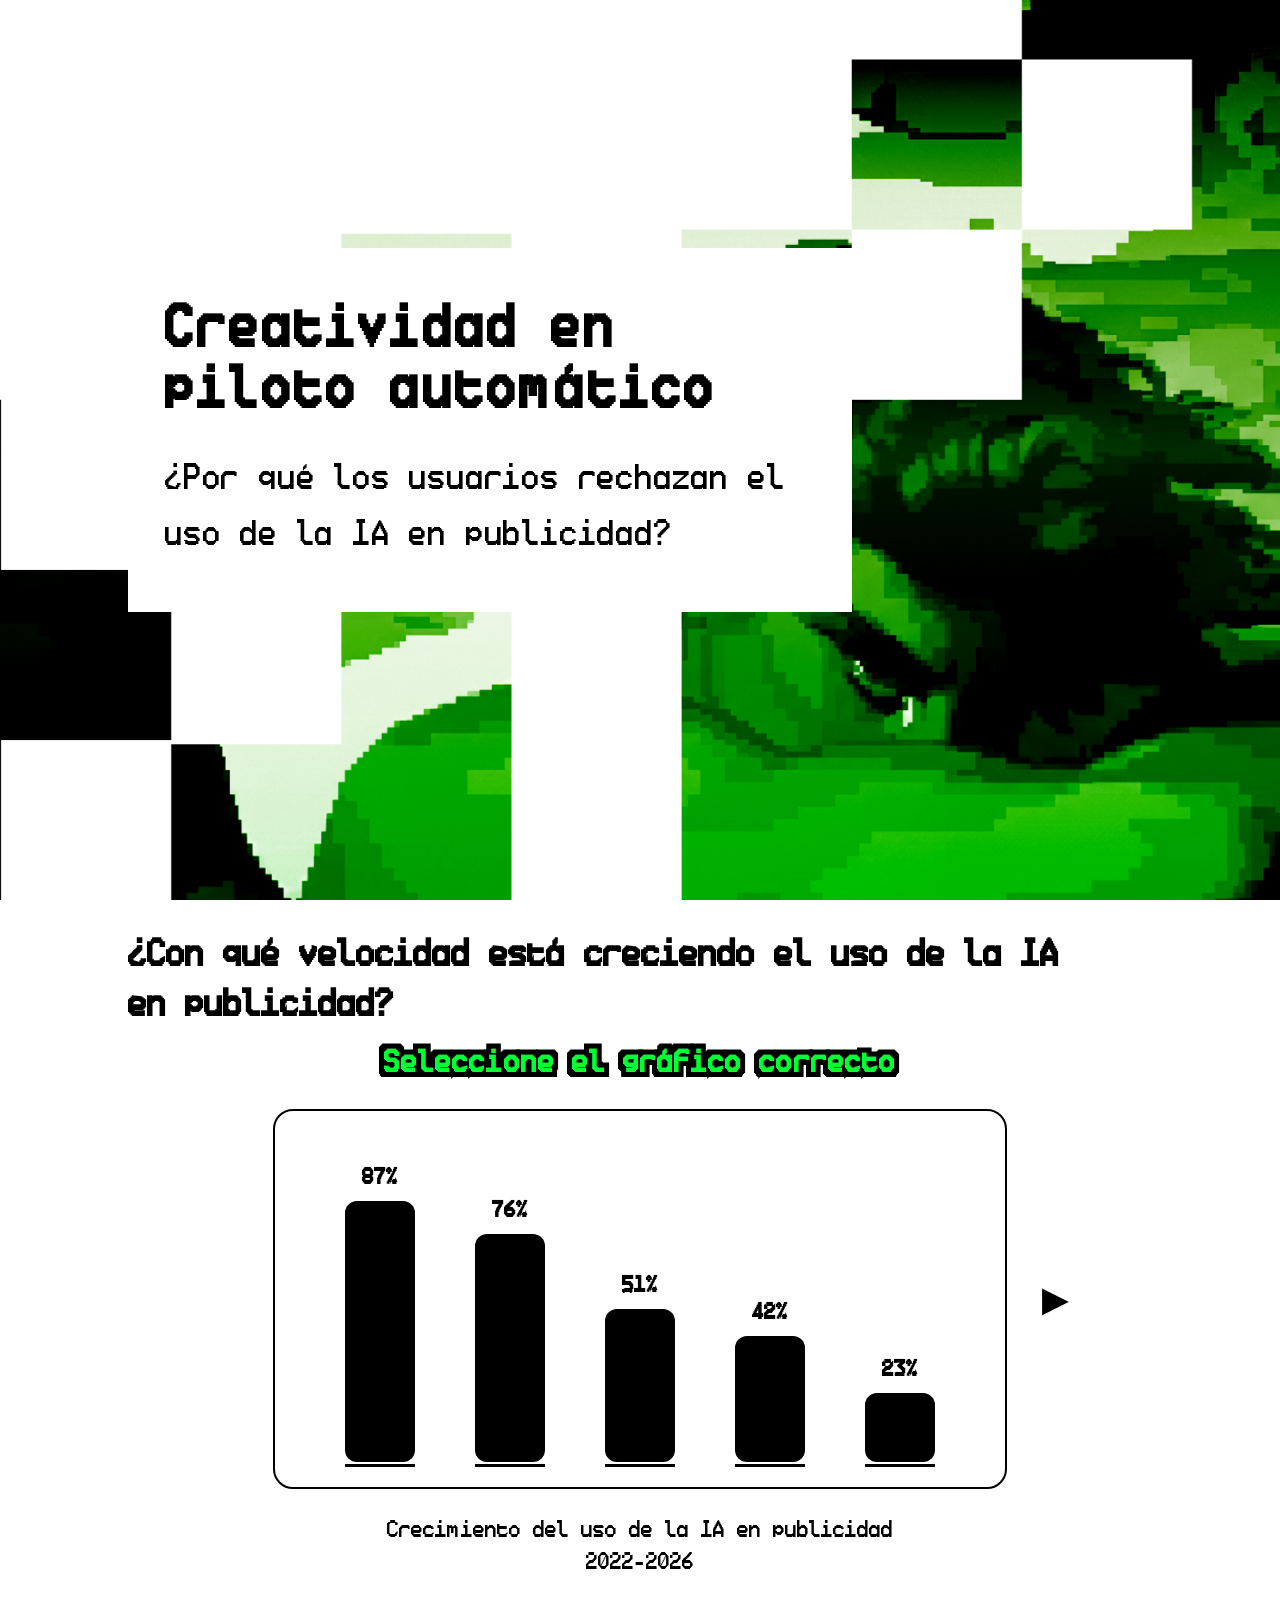
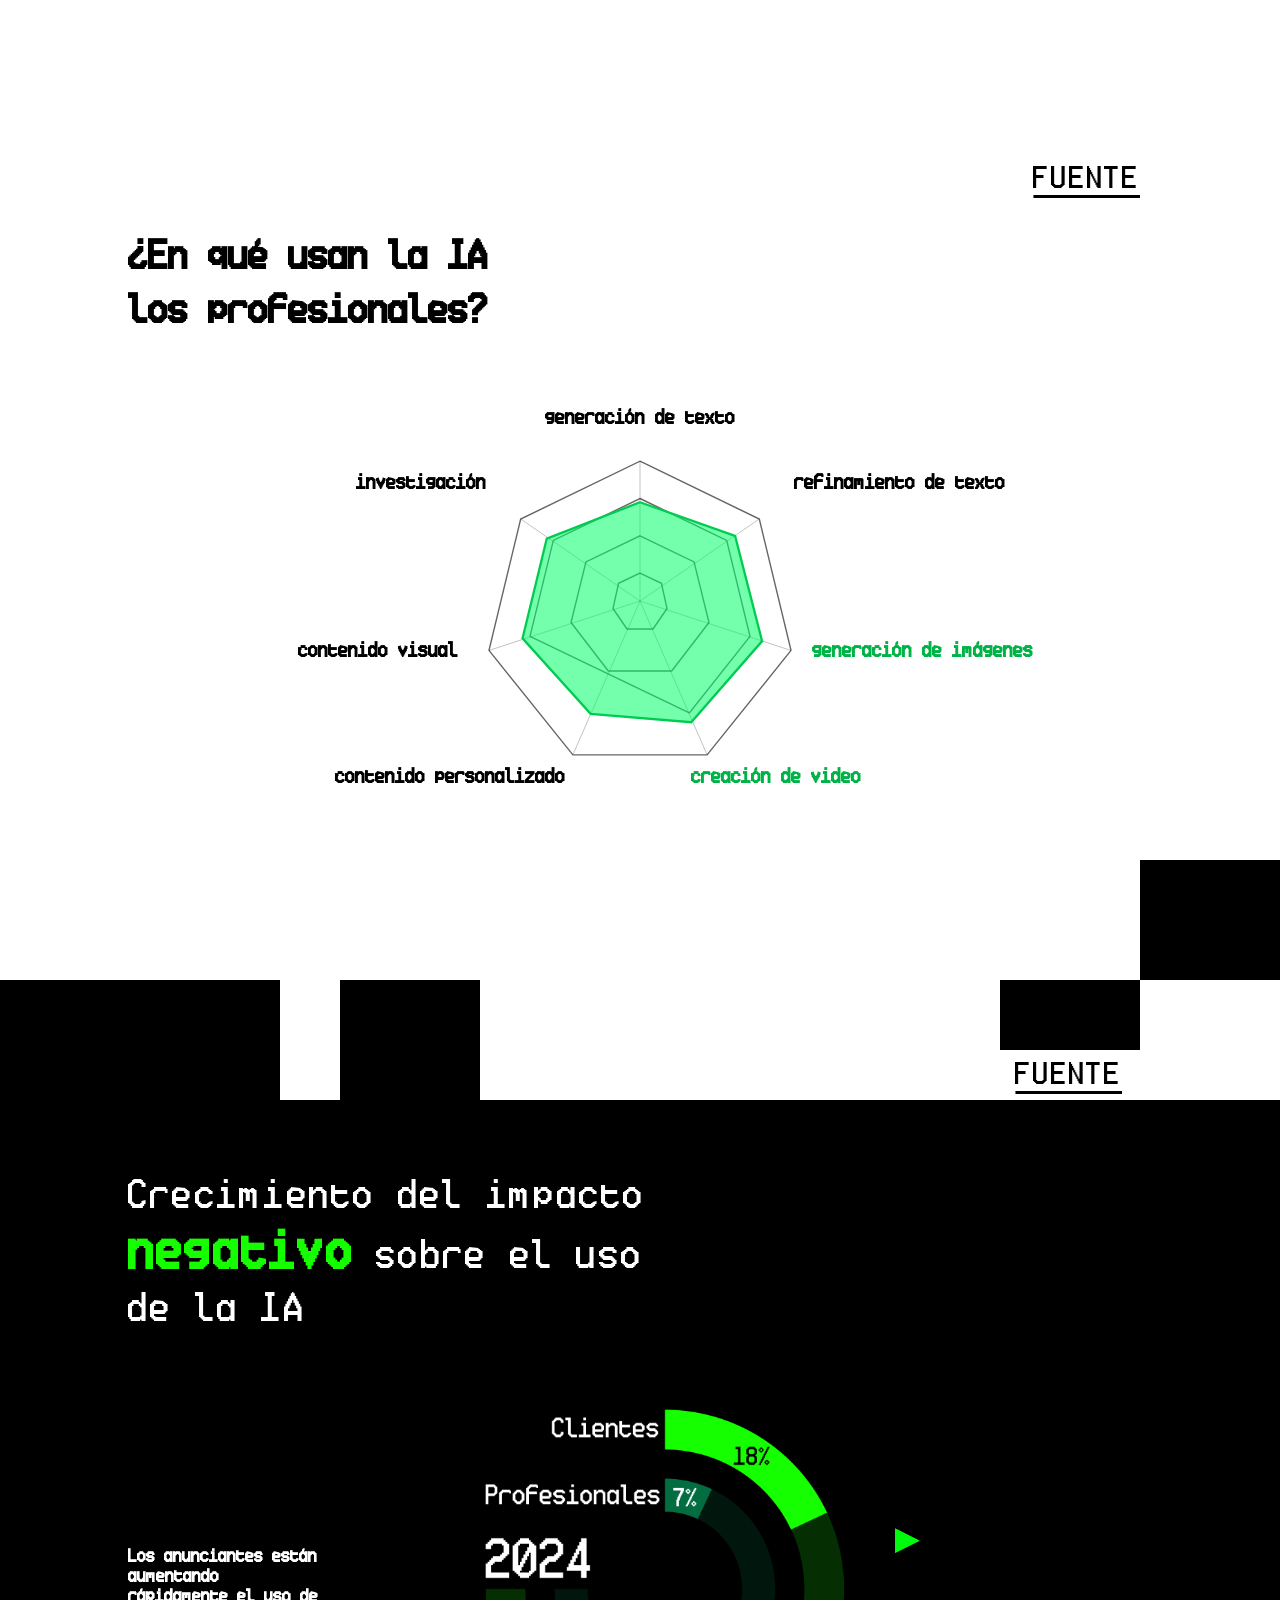
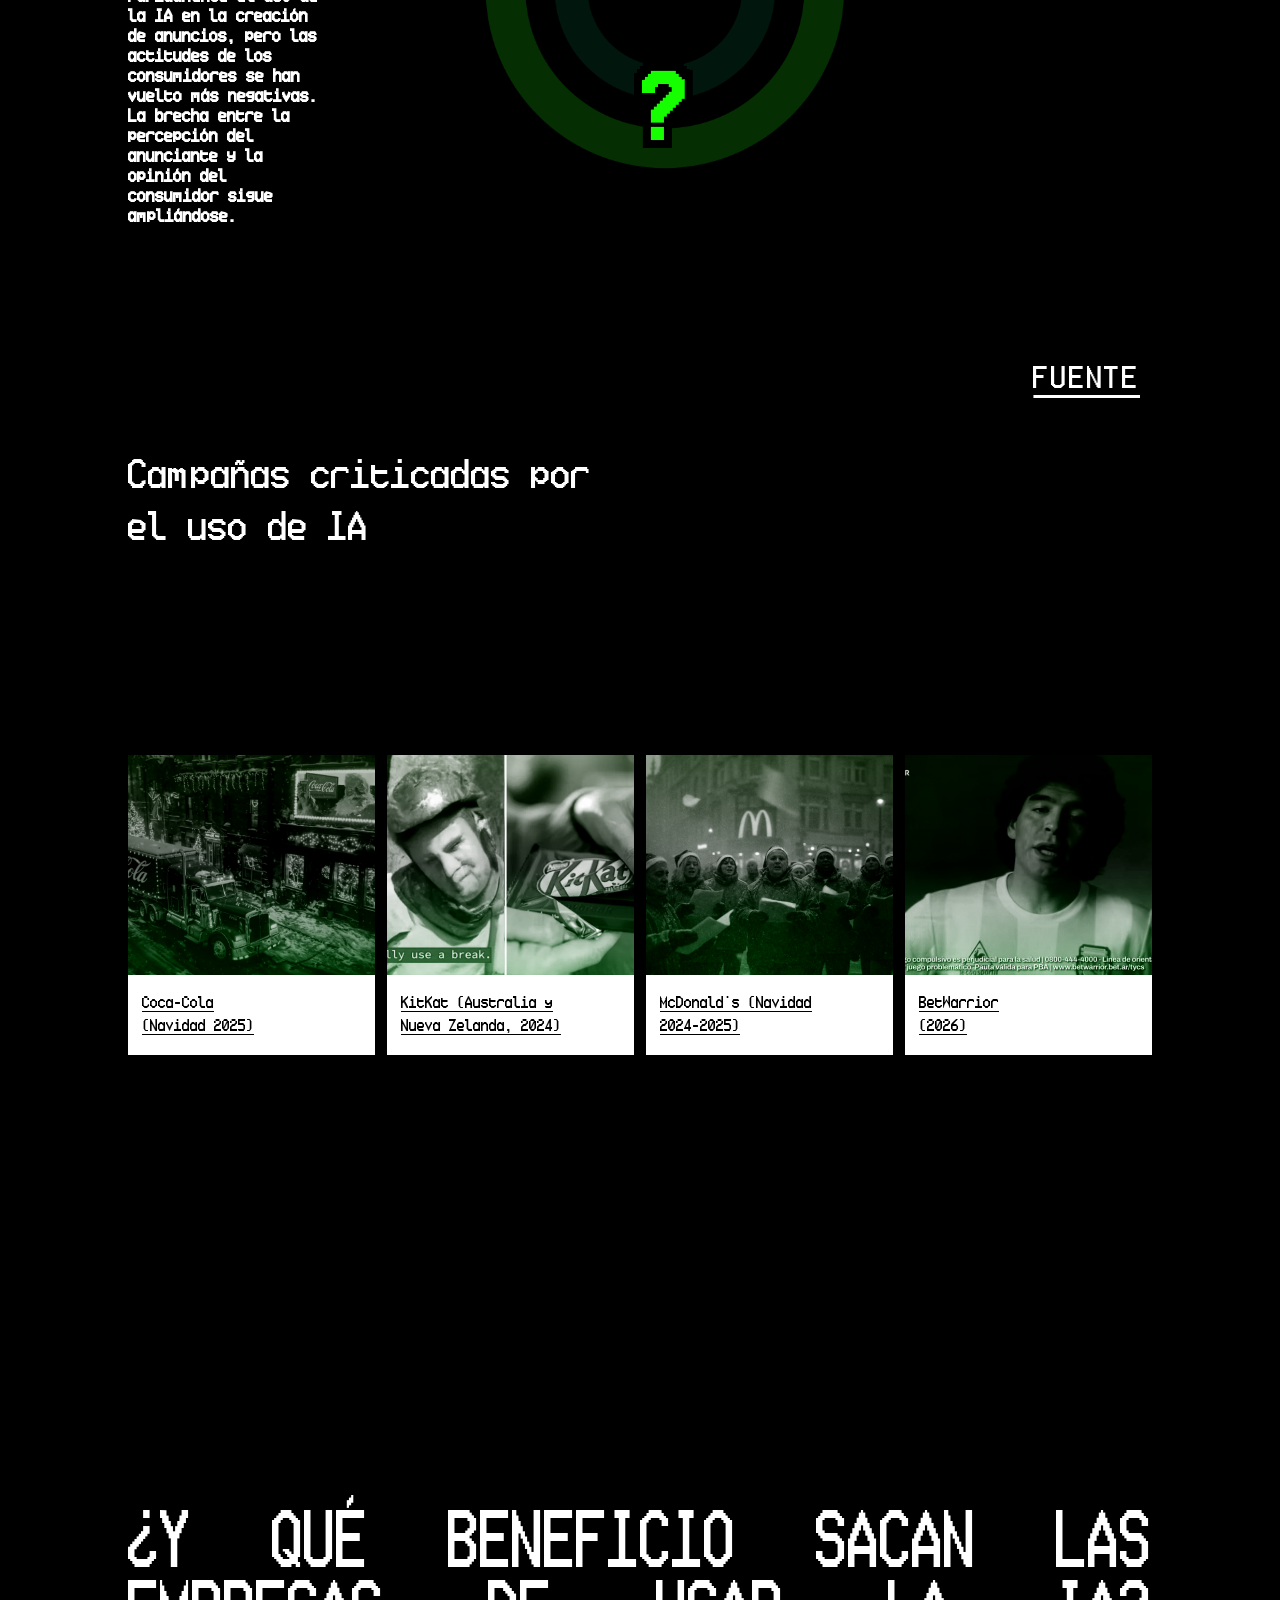
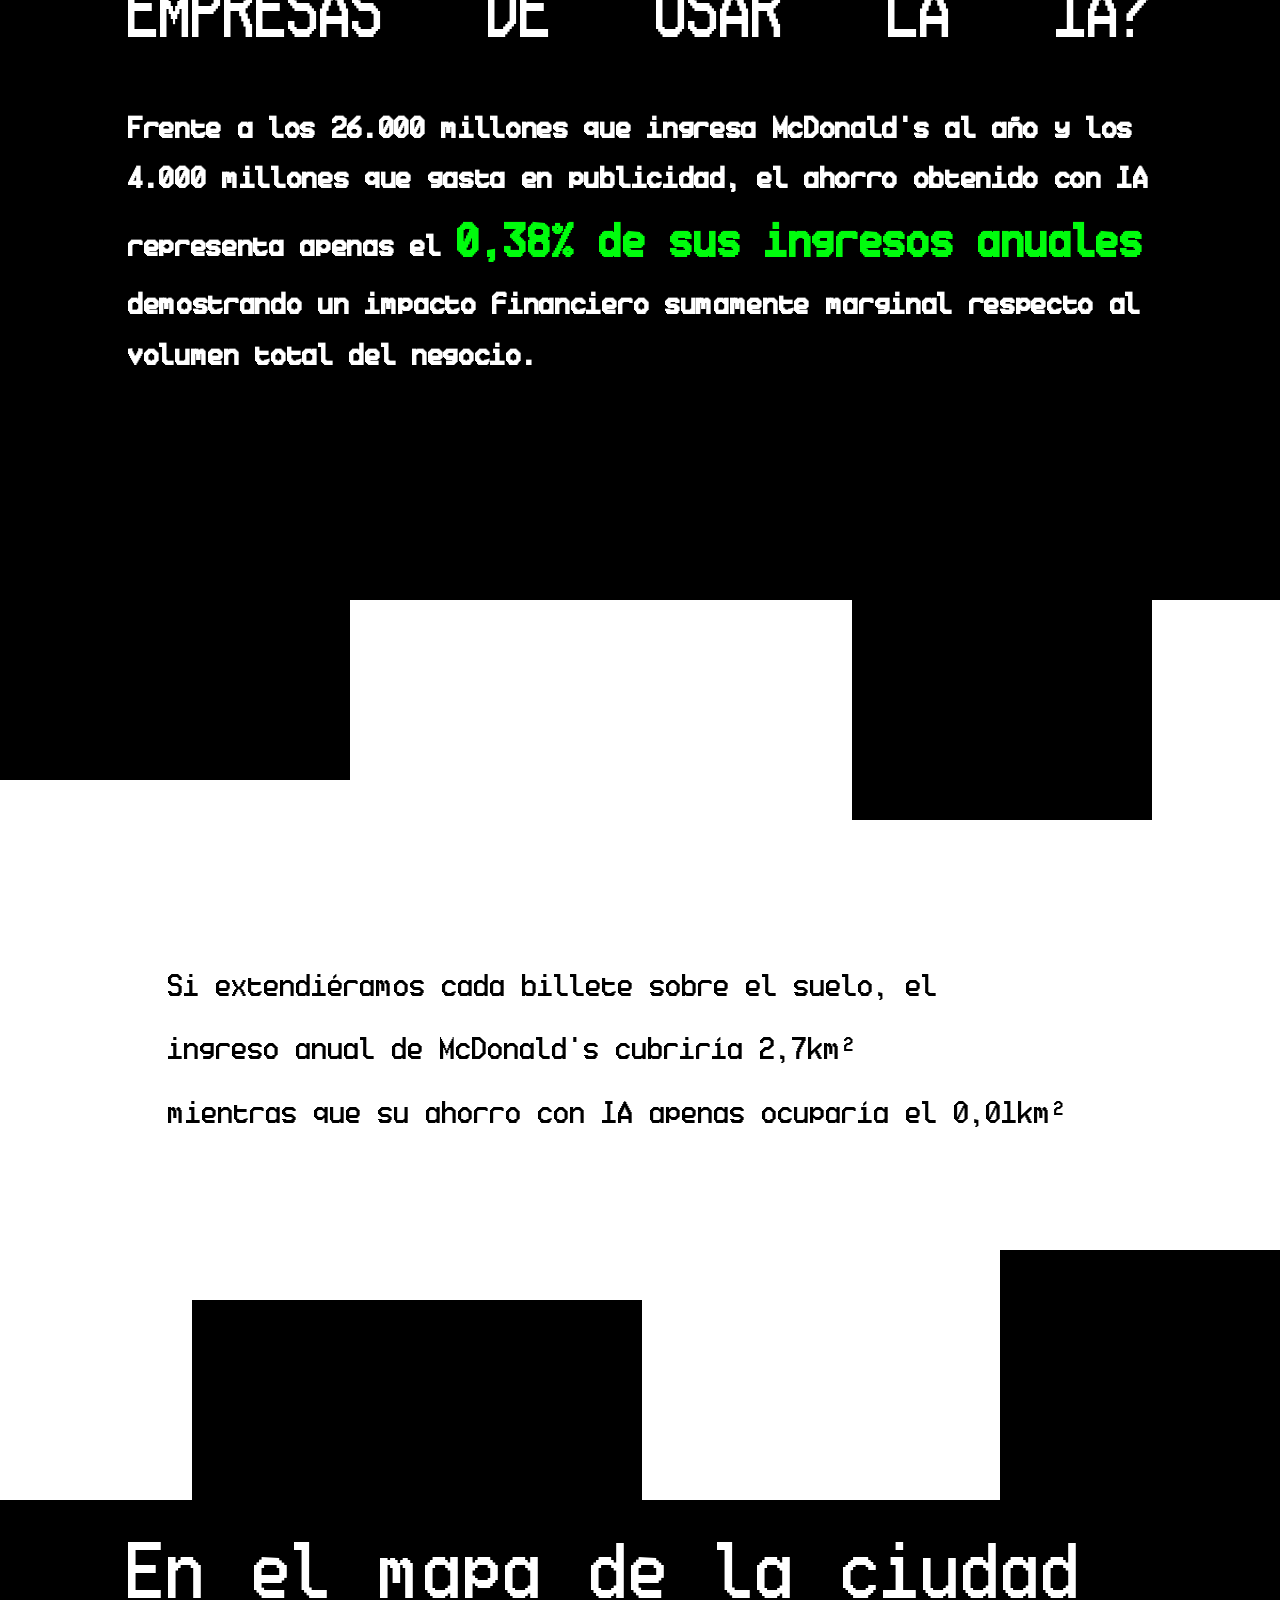
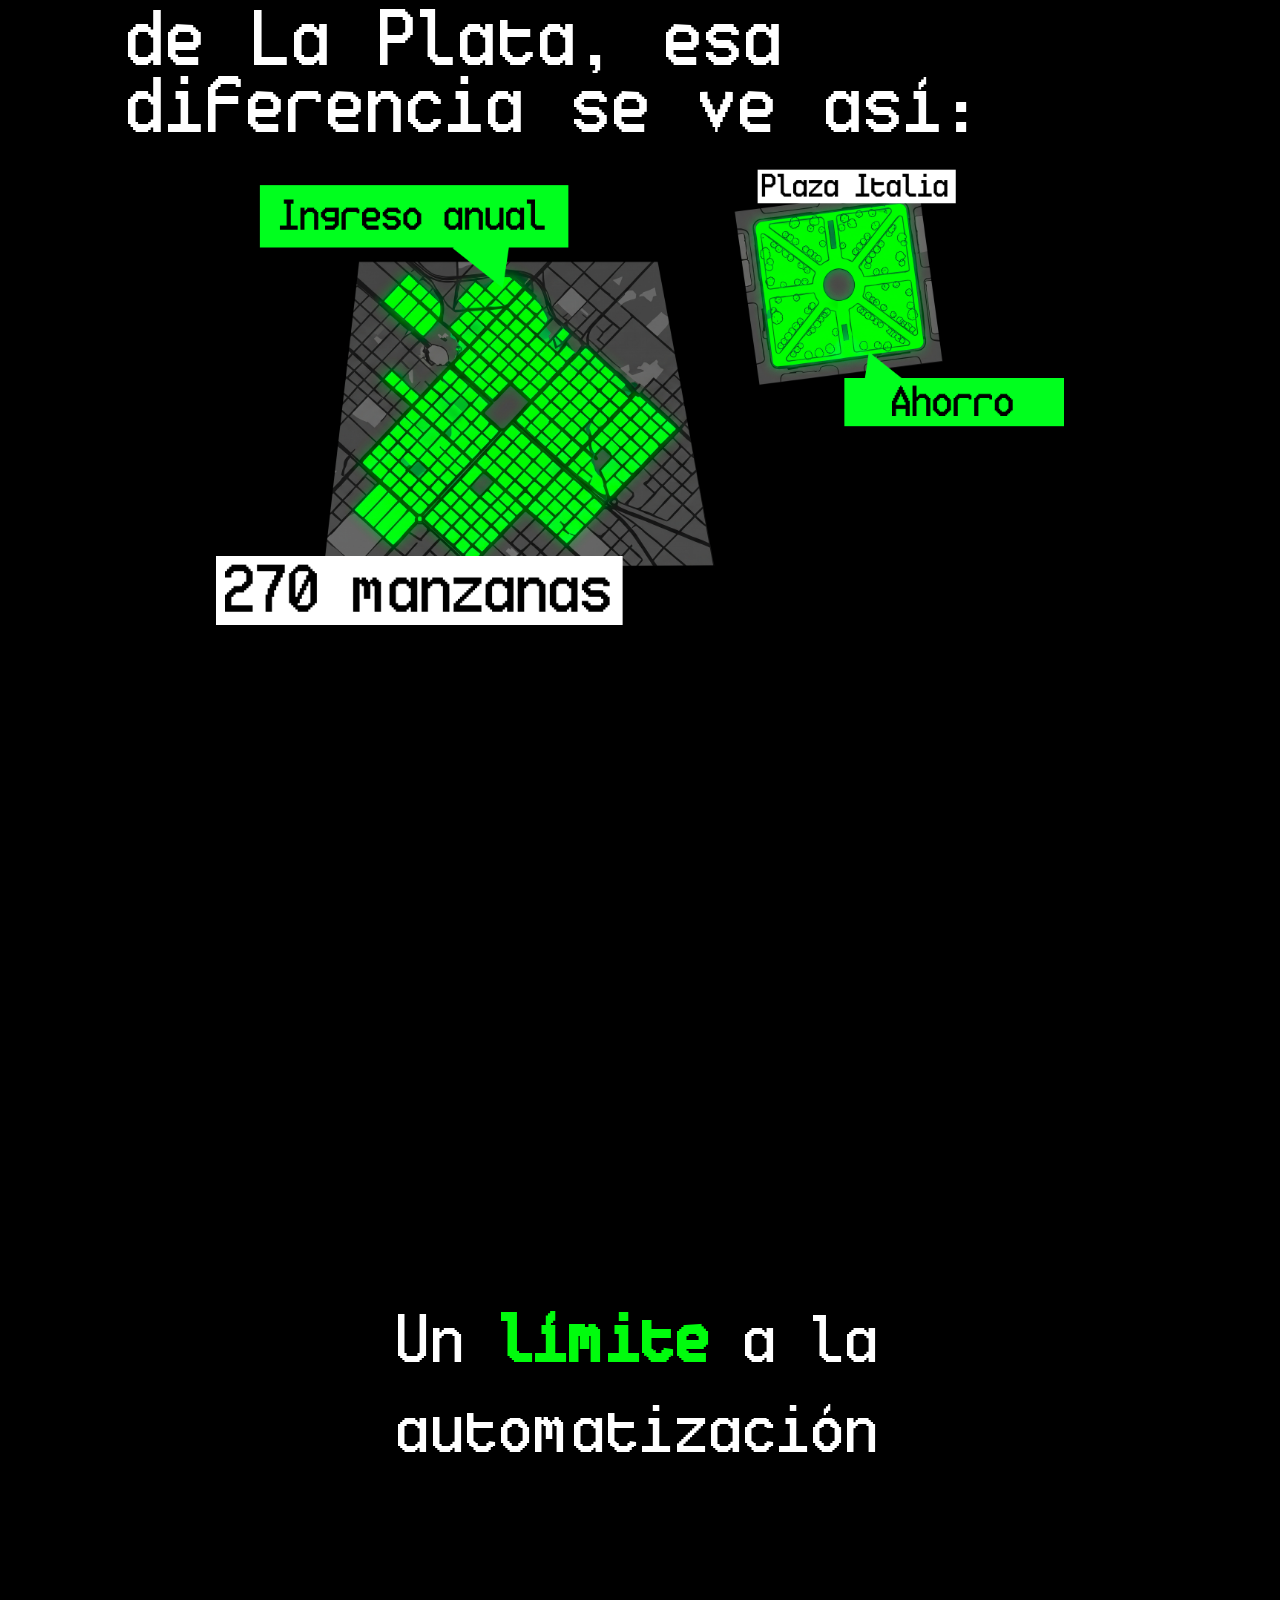
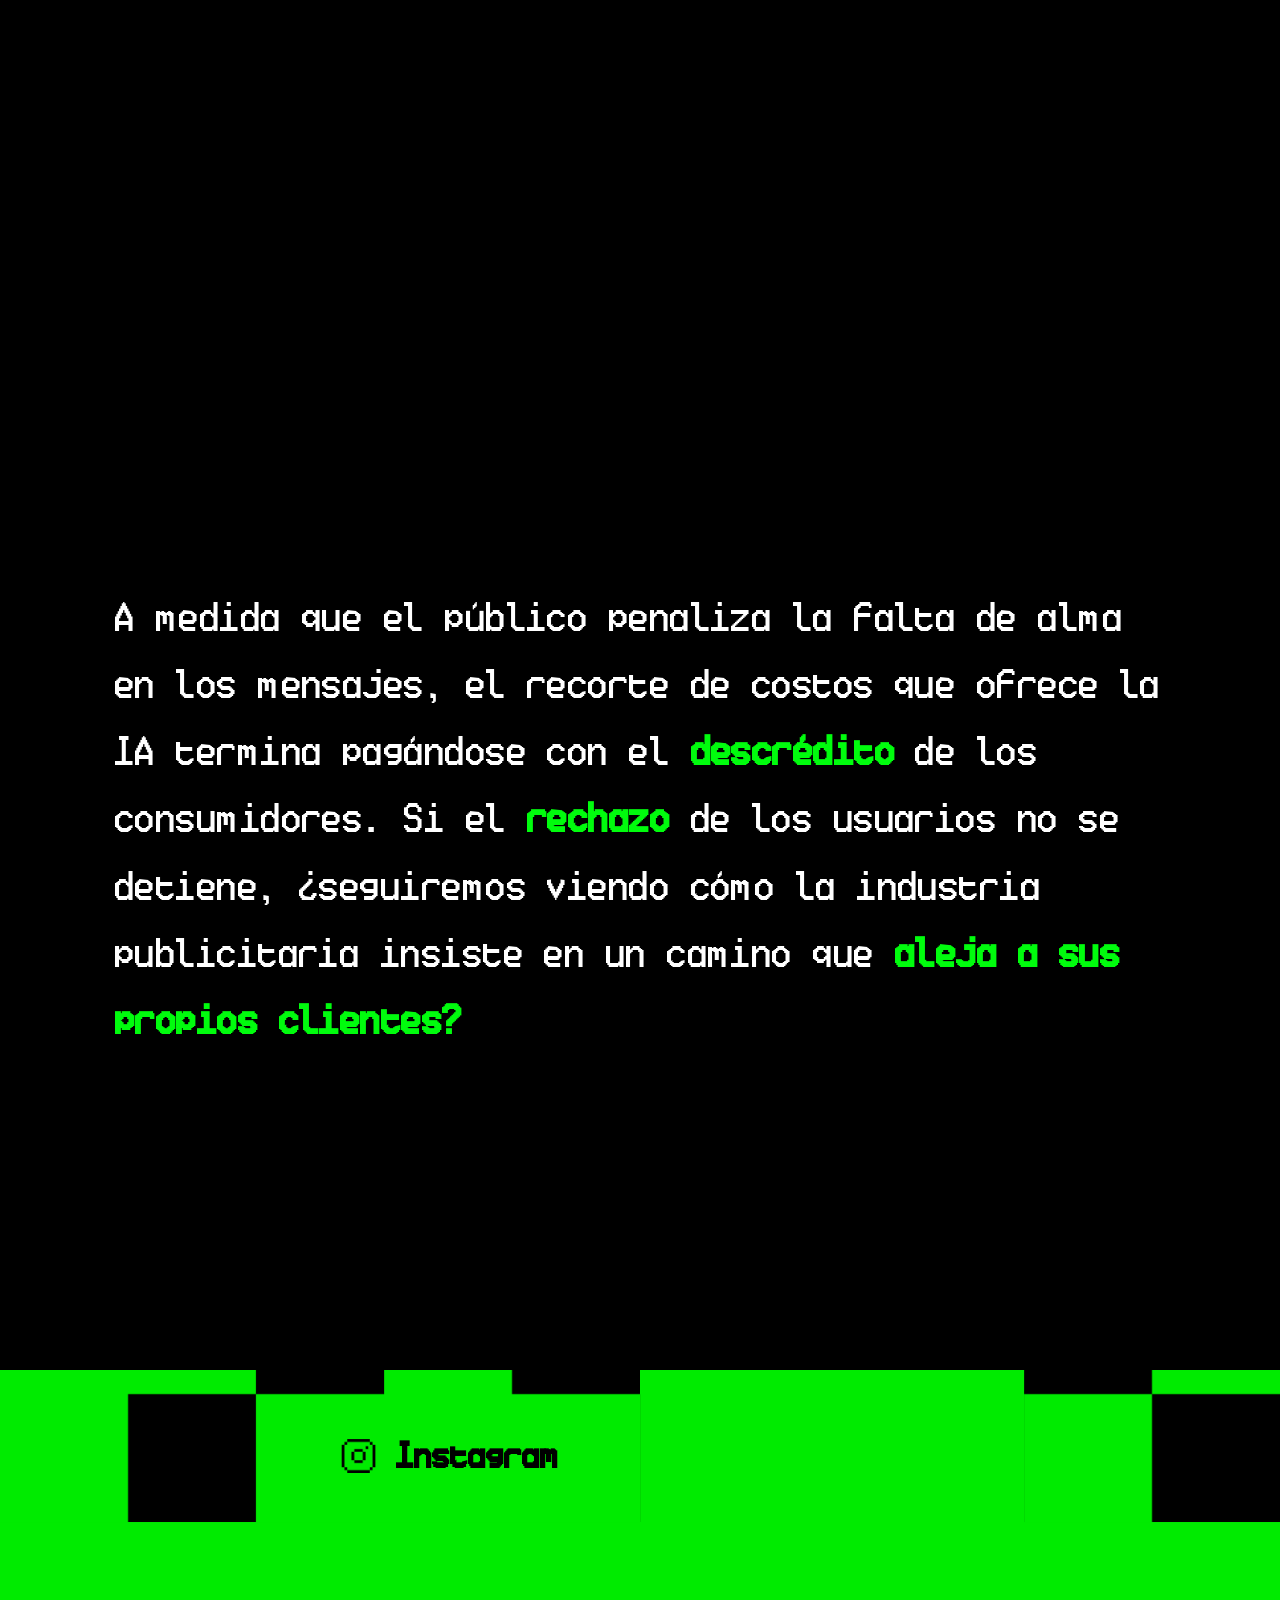
==== commit 4456ebd9: "Update index.html" ====
--- a/index.html
+++ b/index.html
@@ -96,7 +96,7 @@
 
     <!-- FUENTE fija -->
     <div class="fixed-source-display">
-      <a href="https://www.emarketer.com" target="_blank" rel="noopener noreferrer" class="source-link">FUENTE</a>
+      <a href="https://www.emarketer.com/content/almost-majority-of-marketers-use-ai-create-images-videos" target="_blank" rel="noopener noreferrer" class="source-link">FUENTE</a>
     </div>
   </section>
 
